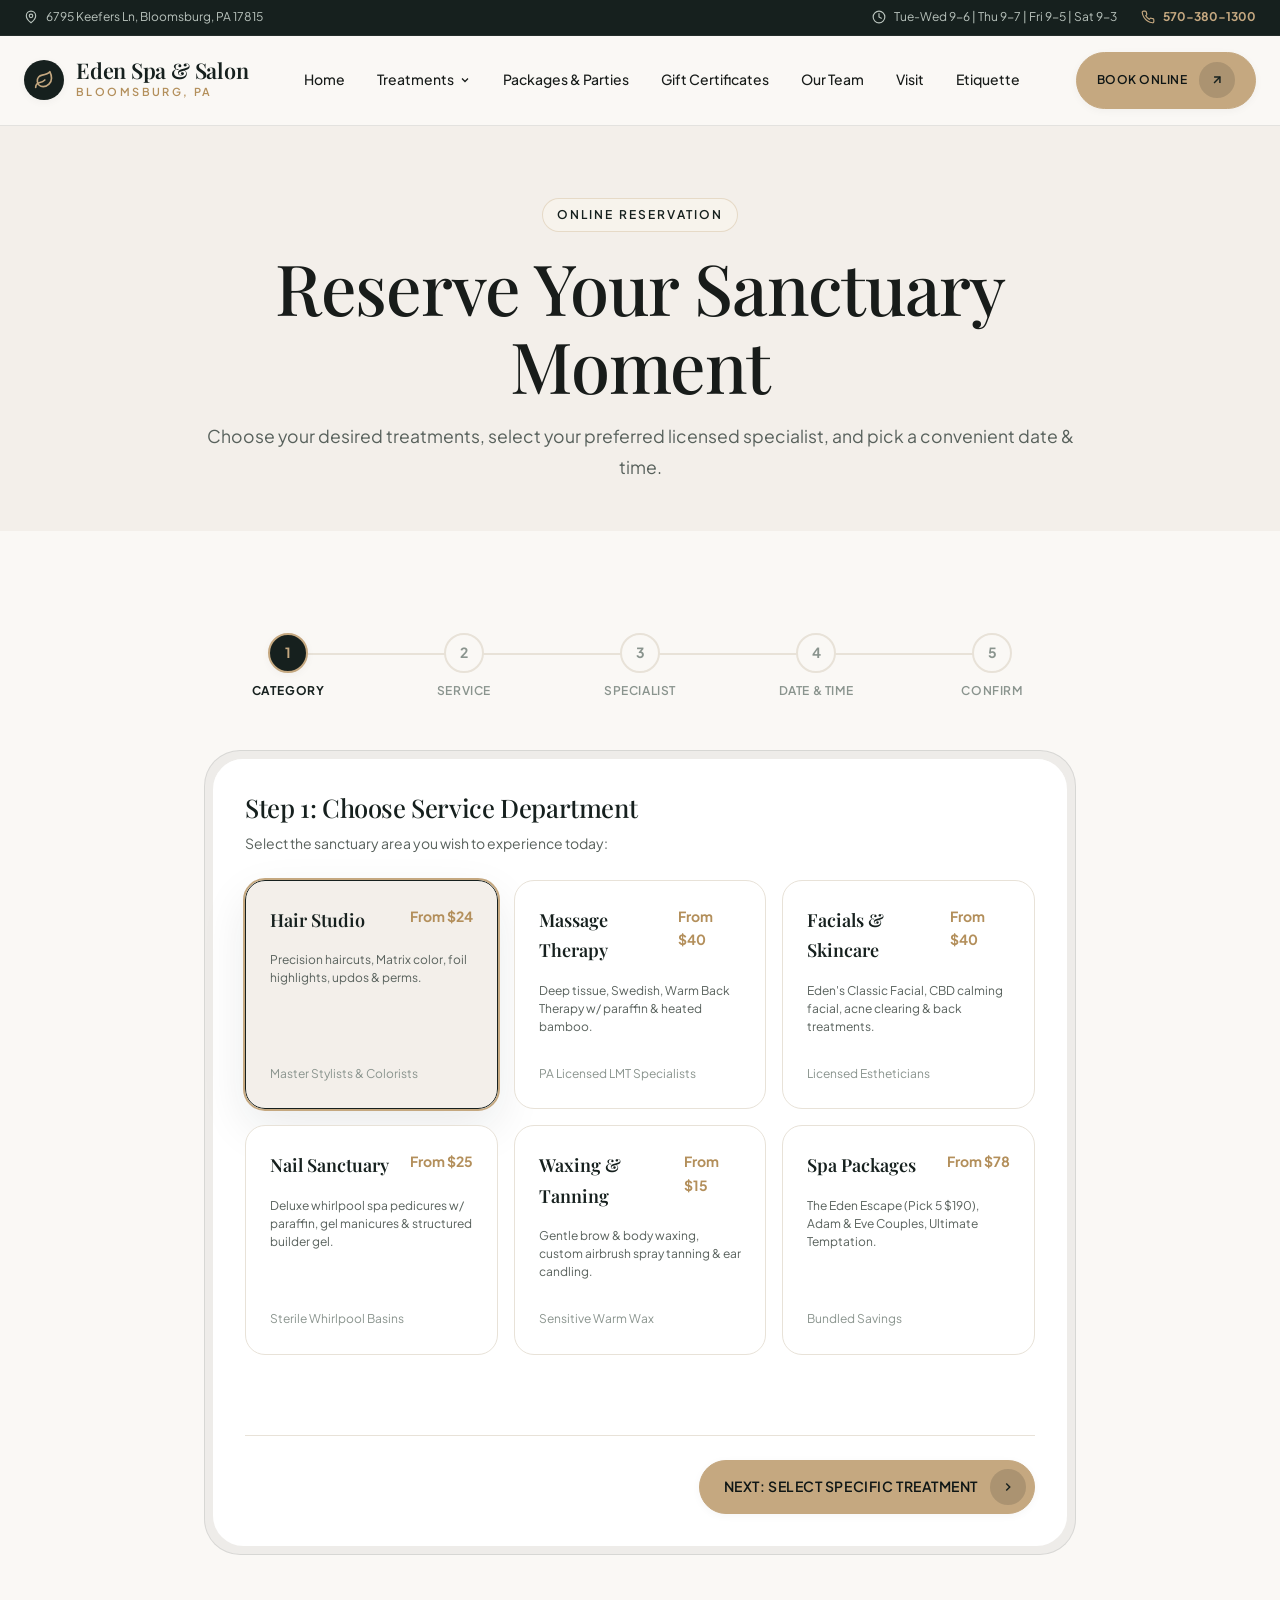
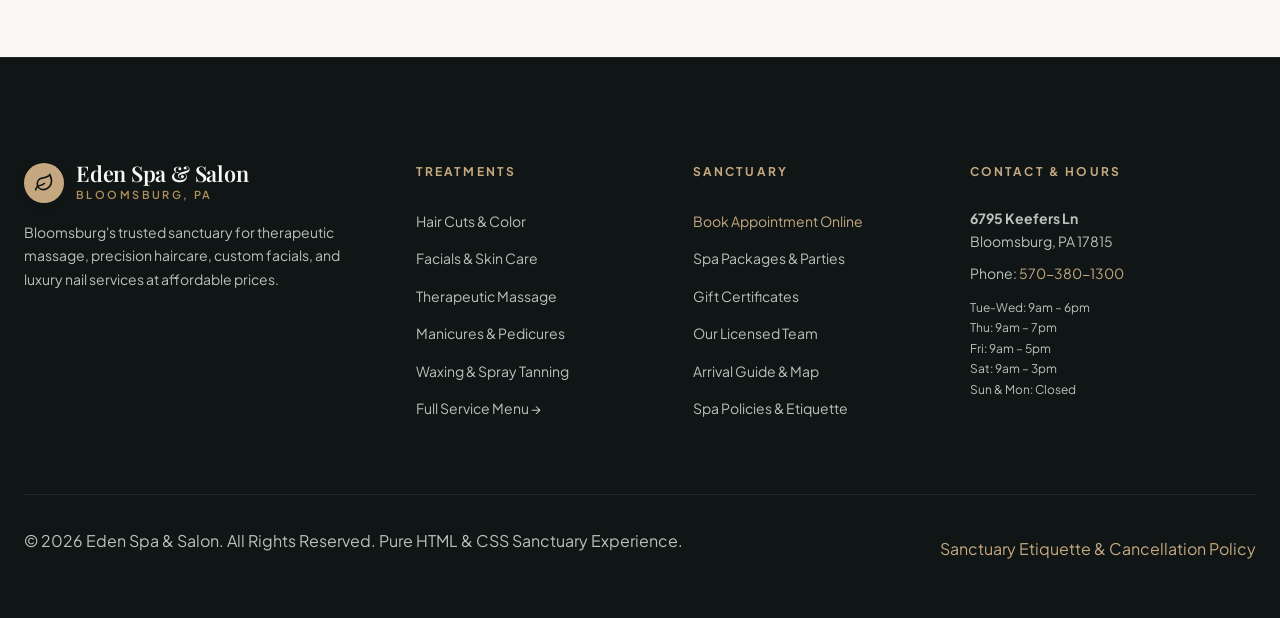
==== book.html @ 2f185091 "feat: separate Visit and Etiquette into dedicated luxury editorial pages inspired by reference desig" ====
<!DOCTYPE html>
<html lang="en">
<head>
  <meta charset="UTF-8">
  <meta name="viewport" content="width=device-width, initial-scale=1.0">
  <title>Book an Appointment | Eden Spa &amp; Salon — Bloomsburg, PA</title>
  <meta name="description" content="Reserve your hair styling, therapeutic massage, custom facial, or nail treatment online at Eden Spa & Salon in Bloomsburg, PA.">
  <link rel="stylesheet" href="styles.css">
  <link rel="preconnect" href="https://fonts.googleapis.com">
  <link rel="preconnect" href="https://fonts.gstatic.com" crossorigin>
  <link href="https://fonts.googleapis.com/css2?family=Playfair+Display:ital,wght@0,400..800;1,400..800&family=Plus+Jakarta+Sans:wght@300;400;500;600;700&display=swap" rel="stylesheet">
</head>
<body>

  <!-- Top Announcement Bar -->
  <aside class="top-bar" aria-label="Quick announcements and contact">
    <div class="container top-bar-inner">
      <div class="top-bar-item">
        <svg width="14" height="14" viewBox="0 0 24 24" fill="none" stroke="currentColor" stroke-width="2" stroke-linecap="round" stroke-linejoin="round"><path d="M20 10c0 6-8 12-8 12s-8-6-8-12a8 8 0 0 1 16 0Z"/><circle cx="12" cy="10" r="3"/></svg>
        <span>6795 Keefers Ln, Bloomsburg, PA 17815</span>
      </div>
      <div class="top-bar-links">
        <div class="top-bar-item">
          <svg width="14" height="14" viewBox="0 0 24 24" fill="none" stroke="currentColor" stroke-width="2" stroke-linecap="round" stroke-linejoin="round"><circle cx="12" cy="12" r="10"/><polyline points="12 6 12 12 16 14"/></svg>
          <span>Tue-Wed 9-6 | Thu 9-7 | Fri 9-5 | Sat 9-3</span>
        </div>
        <a href="tel:5703801300" class="top-bar-item" style="color: var(--color-gold);">
          <svg width="14" height="14" viewBox="0 0 24 24" fill="none" stroke="currentColor" stroke-width="2" stroke-linecap="round" stroke-linejoin="round"><path d="M22 16.92v3a2 2 0 0 1-2.18 2 19.79 19.79 0 0 1-8.63-3.07 19.5 19.5 0 0 1-6-6 19.79 19.79 0 0 1-3.07-8.67A2 2 0 0 1 4.11 2h3a2 2 0 0 1 2 1.72 12.84 12.84 0 0 0 .7 2.81 2 2 0 0 1-.45 2.11L8.09 9.91a16 16 0 0 0 6 6l1.27-1.27a2 2 0 0 1 2.11-.45 12.84 12.84 0 0 0 2.81.7A2 2 0 0 1 22 16.92z"/></svg>
          <strong>570-380-1300</strong>
        </a>
      </div>
    </div>
  </aside>

  <!-- Mobile Drawer Toggle (Pure CSS) -->
  <input type="checkbox" id="mobile-toggle" class="mobile-menu-toggle" aria-label="Toggle mobile menu">

  <!-- STICKY SITE HEADER WITH MEGA MENU -->
  <header class="site-header">
    <div class="container nav-container">
      <a href="index.html" class="brand-logo" aria-label="Eden Spa & Salon Home">
        <div class="brand-symbol">
          <svg width="20" height="20" viewBox="0 0 24 24" fill="none" stroke="currentColor" stroke-width="2" stroke-linecap="round" stroke-linejoin="round"><path d="M11 20A7 7 0 0 1 9.8 6.1C15.5 5 17 4.48 19 2c1 2 2 4.18 2 8 0 5.5-4.78 10-10 10Z"/><path d="M2 21c0-3 1.85-5.36 5.08-6C9.5 14.52 12 13 13 12"/></svg>
        </div>
        <div class="brand-text">
          <span class="brand-name">Eden Spa &amp; Salon</span>
          <span class="brand-sub">Bloomsburg, PA</span>
        </div>
      </a>

      <!-- Desktop Nav with Mega Menu -->
      <nav class="nav-links" aria-label="Primary Navigation">
        <div class="nav-item"><a href="index.html" class="nav-link">Home</a></div>
        <div class="nav-item nav-item-mega">
          <a href="treatments.html" class="nav-link">
            <span>Treatments</span>
            <svg width="12" height="12" viewBox="0 0 24 24" fill="none" stroke="currentColor" stroke-width="2.5"><path d="m6 9 6 6 6-6"/></svg>
          </a>
          <div class="dropdown-mega">
            <div class="container mega-container">
              <!-- Top Meta Header Bar -->
              <div class="mega-top-bar">
                <span class="mega-top-tag">50+ Verified Treatments, Zero Hidden Pricing &amp; Transparent Rates</span>
                <a href="treatments.html" class="mega-top-link">The Complete List &rarr;</a>
              </div>

              <!-- Section 1: By Treatment -->
              <div class="mega-section-label">By Treatment</div>
              <div class="mega-row-grid">
                <a href="hair.html" class="mega-col-item">
                  <span class="mega-col-title">Hair Studio &amp; Color</span>
                  <span class="mega-col-price">From $24</span>
                </a>
                <a href="skincare.html" class="mega-col-item">
                  <span class="mega-col-title">Facials &amp; Skin Care</span>
                  <span class="mega-col-price">From $40</span>
                </a>
                <a href="massage.html" class="mega-col-item">
                  <span class="mega-col-title">Therapeutic Massage</span>
                  <span class="mega-col-price">From $40</span>
                </a>
                <a href="nails.html" class="mega-col-item">
                  <span class="mega-col-title">Botanical Nail Care</span>
                  <span class="mega-col-price">From $25</span>
                </a>
                <a href="waxing-tanning.html" class="mega-col-item">
                  <span class="mega-col-title">Waxing &amp; Spray Tan</span>
                  <span class="mega-col-price">From $15</span>
                </a>
              </div>

              <!-- Section 2: By Occasion & Experience -->
              <div class="mega-section-label">By Who It Is For &amp; Signature Packages</div>
              <div class="mega-row-grid">
                <a href="packages-parties.html" class="mega-col-item">
                  <span class="mega-col-title">The Eden Escape (Pick 5)</span>
                  <span class="mega-col-price">From $190</span>
                </a>
                <a href="packages-parties.html" class="mega-col-item">
                  <span class="mega-col-title">Bridal &amp; Wedding Parties</span>
                  <span class="mega-col-price">Custom Party</span>
                </a>
                <a href="packages-parties.html" class="mega-col-item">
                  <span class="mega-col-title">Head-to-Toe Day of Beauty</span>
                  <span class="mega-col-price">From $290</span>
                </a>
                <a href="hair.html" class="mega-col-item">
                  <span class="mega-col-title">Gentlemen's Cuts &amp; Grooming</span>
                  <span class="mega-col-price">From $24</span>
                </a>
                <a href="gift-certificates.html" class="mega-col-item">
                  <span class="mega-col-title">Instant Gift Certificates</span>
                  <span class="mega-col-price">From $25</span>
                </a>
              </div>
            </div>
          </div>
        </div>

        <div class="nav-item"><a href="packages-parties.html" class="nav-link">Packages &amp; Parties</a></div>
        <div class="nav-item"><a href="gift-certificates.html" class="nav-link">Gift Certificates</a></div>
        <div class="nav-item"><a href="team.html" class="nav-link">Our Team</a></div>
        <div class="nav-item"><a href="visit.html" class="nav-link">Visit</a></div>
        <div class="nav-item"><a href="etiquette.html" class="nav-link">Etiquette</a></div>
      </nav>

      <!-- Header Action -->
      <div class="nav-actions">
        <a href="book.html" class="btn btn-primary btn-nested" style="padding: 0.6rem 1.25rem; font-size: var(--text-xs);">
          <span>Book Online</span>
          <span class="btn-icon-pod">
            <svg width="14" height="14" viewBox="0 0 24 24" fill="none" stroke="currentColor" stroke-width="2.5"><line x1="7" y1="17" x2="17" y2="7"/><polyline points="7 7 17 7 17 17"/></svg>
          </span>
        </a>
        
        <label for="mobile-toggle" class="mobile-menu-btn" aria-label="Open Mobile Menu">
          <span></span>
          <span></span>
          <span></span>
        </label>
      </div>
    </div>
  </header>

  <!-- Mobile Navigation Drawer -->
  <div class="mobile-nav-drawer">
    <nav class="mobile-nav-list" aria-label="Mobile Navigation">
      <div class="mobile-nav-item"><a href="index.html">Home</a></div>
      <div class="mobile-nav-item"><a href="book.html" style="color: var(--color-gold); font-weight: 700;">Book an Appointment</a></div>
      <div class="mobile-nav-item"><a href="treatments.html">Treatments Menu</a></div>
      <div class="mobile-nav-item"><a href="hair.html">&mdash; Hair Artistry &amp; Color</a></div>
      <div class="mobile-nav-item"><a href="skincare.html">&mdash; Skin Care &amp; Facials</a></div>
      <div class="mobile-nav-item"><a href="massage.html">&mdash; Therapeutic Massage</a></div>
      <div class="mobile-nav-item"><a href="nails.html">&mdash; Nail Care &amp; Pedicures</a></div>
      <div class="mobile-nav-item"><a href="waxing-tanning.html">&mdash; Waxing &amp; Spray Tanning</a></div>
      <div class="mobile-nav-item"><a href="packages-parties.html">Packages &amp; Parties</a></div>
      <div class="mobile-nav-item"><a href="gift-certificates.html">Gift Certificates</a></div>
      <div class="mobile-nav-item"><a href="team.html">Our Team</a></div>
      <div class="mobile-nav-item"><a href="visit.html">Visit &amp; Location</a></div>
      <div class="mobile-nav-item"><a href="etiquette.html">Sanctuary Etiquette</a></div>
    </nav>
    <div style="margin-top: var(--space-xl);">
      <a href="tel:5703801300" class="btn btn-primary" style="width: 100%;">
        Call 570-380-1300 to Book
      </a>
    </div>
  </div>

  <main id="main-content">

    <!-- PAGE HERO -->
    <section class="section section-subtle" style="padding-top: var(--space-3xl); padding-bottom: var(--space-2xl);">
      <div class="container container-narrow text-center">
        <div class="eyebrow">Online Reservation</div>
        <h1>Reserve Your Sanctuary Moment</h1>
        <p class="lead" style="margin-top: var(--space-md);">
          Choose your desired treatments, select your preferred licensed specialist, and pick a convenient date &amp; time.
        </p>
      </div>
    </section>

    <!-- PURE CSS 5-STEP BOOKING WIZARD -->
    <section class="section">
      <div class="container container-narrow">

        <div class="booking-wizard">
          
          <!-- Hidden Radio Inputs for Wizard Step Transitions -->
          <input type="radio" name="wizard-step" id="step1" class="wizard-step-input" checked>
          <input type="radio" name="wizard-step" id="step2" class="wizard-step-input">
          <input type="radio" name="wizard-step" id="step3" class="wizard-step-input">
          <input type="radio" name="wizard-step" id="step4" class="wizard-step-input">
          <input type="radio" name="wizard-step" id="step5" class="wizard-step-input">

          <!-- Step Progress Bar -->
          <div class="wizard-progress">
            <label for="step1" class="wizard-progress-step progress-step-1">
              <div class="wizard-step-num">1</div>
              <div class="wizard-step-title">Category</div>
            </label>
            <label for="step2" class="wizard-progress-step progress-step-2">
              <div class="wizard-step-num">2</div>
              <div class="wizard-step-title">Service</div>
            </label>
            <label for="step3" class="wizard-progress-step progress-step-3">
              <div class="wizard-step-num">3</div>
              <div class="wizard-step-title">Specialist</div>
            </label>
            <label for="step4" class="wizard-progress-step progress-step-4">
              <div class="wizard-step-num">4</div>
              <div class="wizard-step-title">Date &amp; Time</div>
            </label>
            <label for="step5" class="wizard-progress-step progress-step-5">
              <div class="wizard-step-num">5</div>
              <div class="wizard-step-title">Confirm</div>
            </label>
          </div>

          <!-- ================= STEP 1: CATEGORY SELECTION ================= -->
          <div class="wizard-panel wizard-panel-1">
            <div class="double-bezel">
              <div class="double-bezel-inner">
                <h3 style="margin-bottom: var(--space-xs); color: var(--color-forest);">Step 1: Choose Service Department</h3>
                <p style="font-size: var(--text-sm); color: var(--color-text-secondary); margin-bottom: var(--space-lg);">
                  Select the sanctuary area you wish to experience today:
                </p>

                <div class="wizard-grid-picker picker-3col">
                  
                  <label class="picker-card-label">
                    <input type="radio" name="booking-cat" value="hair" class="picker-card-input" checked>
                    <div class="picker-card-box">
                      <div class="picker-card-header">
                        <span class="picker-card-title">Hair Studio</span>
                        <span class="picker-card-price">From $24</span>
                      </div>
                      <p class="picker-card-desc">Precision haircuts, Matrix color, foil highlights, updos &amp; perms.</p>
                      <span class="picker-card-meta">Master Stylists &amp; Colorists</span>
                    </div>
                  </label>

                  <label class="picker-card-label">
                    <input type="radio" name="booking-cat" value="massage" class="picker-card-input">
                    <div class="picker-card-box">
                      <div class="picker-card-header">
                        <span class="picker-card-title">Massage Therapy</span>
                        <span class="picker-card-price">From $40</span>
                      </div>
                      <p class="picker-card-desc">Deep tissue, Swedish, Warm Back Therapy w/ paraffin &amp; heated bamboo.</p>
                      <span class="picker-card-meta">PA Licensed LMT Specialists</span>
                    </div>
                  </label>

                  <label class="picker-card-label">
                    <input type="radio" name="booking-cat" value="skincare" class="picker-card-input">
                    <div class="picker-card-box">
                      <div class="picker-card-header">
                        <span class="picker-card-title">Facials &amp; Skincare</span>
                        <span class="picker-card-price">From $40</span>
                      </div>
                      <p class="picker-card-desc">Eden's Classic Facial, CBD calming facial, acne clearing &amp; back treatments.</p>
                      <span class="picker-card-meta">Licensed Estheticians</span>
                    </div>
                  </label>

                  <label class="picker-card-label">
                    <input type="radio" name="booking-cat" value="nails" class="picker-card-input">
                    <div class="picker-card-box">
                      <div class="picker-card-header">
                        <span class="picker-card-title">Nail Sanctuary</span>
                        <span class="picker-card-price">From $25</span>
                      </div>
                      <p class="picker-card-desc">Deluxe whirlpool spa pedicures w/ paraffin, gel manicures &amp; structured builder gel.</p>
                      <span class="picker-card-meta">Sterile Whirlpool Basins</span>
                    </div>
                  </label>

                  <label class="picker-card-label">
                    <input type="radio" name="booking-cat" value="waxing" class="picker-card-input">
                    <div class="picker-card-box">
                      <div class="picker-card-header">
                        <span class="picker-card-title">Waxing &amp; Tanning</span>
                        <span class="picker-card-price">From $15</span>
                      </div>
                      <p class="picker-card-desc">Gentle brow &amp; body waxing, custom airbrush spray tanning &amp; ear candling.</p>
                      <span class="picker-card-meta">Sensitive Warm Wax</span>
                    </div>
                  </label>

                  <label class="picker-card-label">
                    <input type="radio" name="booking-cat" value="packages" class="picker-card-input">
                    <div class="picker-card-box">
                      <div class="picker-card-header">
                        <span class="picker-card-title">Spa Packages</span>
                        <span class="picker-card-price">From $78</span>
                      </div>
                      <p class="picker-card-desc">The Eden Escape (Pick 5 $190), Adam &amp; Eve Couples, Ultimate Temptation.</p>
                      <span class="picker-card-meta">Bundled Savings</span>
                    </div>
                  </label>

                </div>

                <div class="wizard-nav-actions" style="justify-content: flex-end;">
                  <label for="step2" class="btn btn-primary btn-nested">
                    <span>Next: Select Specific Treatment</span>
                    <span class="btn-icon-pod">
                      <svg width="14" height="14" viewBox="0 0 24 24" fill="none" stroke="currentColor" stroke-width="2.5"><path d="m9 18 6-6-6-6"/></svg>
                    </span>
                  </label>
                </div>
              </div>
            </div>
          </div>

          <!-- ================= STEP 2: SERVICE SELECTION ================= -->
          <div class="wizard-panel wizard-panel-2">
            <div class="double-bezel">
              <div class="double-bezel-inner">
                <h3 style="margin-bottom: var(--space-xs); color: var(--color-forest);">Step 2: Select Specific Treatment</h3>
                <p style="font-size: var(--text-sm); color: var(--color-text-secondary); margin-bottom: var(--space-lg);">
                  Choose the exact treatment and rate for your visit:
                </p>

                <div class="wizard-grid-picker picker-3col">
                  
                  <!-- Hair Services -->
                  <label class="picker-card-label">
                    <input type="radio" name="selected-service" value="Women's Cut & Style - $35+" class="picker-card-input" checked>
                    <div class="picker-card-box">
                      <div class="picker-card-header">
                        <span class="picker-card-title">Women's Cut &amp; Style</span>
                        <span class="picker-card-price">$35.00 &amp; up</span>
                      </div>
                      <p class="picker-card-desc">Includes wash, relaxing scalp massage, haircut, and blowout style.</p>
                      <span class="picker-card-meta">Hair Studio · 45 mins</span>
                    </div>
                  </label>

                  <label class="picker-card-label">
                    <input type="radio" name="selected-service" value="Gentleman's Cut - $24" class="picker-card-input">
                    <div class="picker-card-box">
                      <div class="picker-card-header">
                        <span class="picker-card-title">Gentleman's Cut</span>
                        <span class="picker-card-price">$24.00</span>
                      </div>
                      <p class="picker-card-desc">Precision clipper/scissor cut, neck trim, wash &amp; style.</p>
                      <span class="picker-card-meta">Hair Studio · 30 mins</span>
                    </div>
                  </label>

                  <label class="picker-card-label">
                    <input type="radio" name="selected-service" value="Matrix Root Touch-up - $62+" class="picker-card-input">
                    <div class="picker-card-box">
                      <div class="picker-card-header">
                        <span class="picker-card-title">Matrix Root Touch-Up</span>
                        <span class="picker-card-price">$62.00 &amp; up</span>
                      </div>
                      <p class="picker-card-desc">Seamless gray concealment or base maintenance with Matrix salon color.</p>
                      <span class="picker-card-meta">Color Service · 90 mins</span>
                    </div>
                  </label>

                  <label class="picker-card-label">
                    <input type="radio" name="selected-service" value="Half Head Foils - $95+" class="picker-card-input">
                    <div class="picker-card-box">
                      <div class="picker-card-header">
                        <span class="picker-card-title">Half Head Foils</span>
                        <span class="picker-card-price">$95.00 &amp; up</span>
                      </div>
                      <p class="picker-card-desc">Dimensional crown and hairline highlights for natural brightness.</p>
                      <span class="picker-card-meta">Blonding · 120 mins</span>
                    </div>
                  </label>

                  <!-- Massage Services -->
                  <label class="picker-card-label">
                    <input type="radio" name="selected-service" value="60m Therapeutic Massage - $75" class="picker-card-input">
                    <div class="picker-card-box">
                      <div class="picker-card-header">
                        <span class="picker-card-title">Therapeutic Massage (60m)</span>
                        <span class="picker-card-price">$75.00</span>
                      </div>
                      <p class="picker-card-desc">Customized full-body massage blending Swedish and targeted pressure.</p>
                      <span class="picker-card-meta">Massage · 60 mins</span>
                    </div>
                  </label>

                  <label class="picker-card-label">
                    <input type="radio" name="selected-service" value="60m Deep Tissue Massage - $80" class="picker-card-input">
                    <div class="picker-card-box">
                      <div class="picker-card-header">
                        <span class="picker-card-title">Deep Tissue Massage (60m)</span>
                        <span class="picker-card-price">$80.00</span>
                      </div>
                      <p class="picker-card-desc">Firm myofascial pressure targeting chronic muscle knots and lower back strain.</p>
                      <span class="picker-card-meta">Massage · 60 mins</span>
                    </div>
                  </label>

                  <label class="picker-card-label">
                    <input type="radio" name="selected-service" value="Warm Back Therapy - $60" class="picker-card-input">
                    <div class="picker-card-box">
                      <div class="picker-card-header">
                        <span class="picker-card-title">Warm Back Therapy</span>
                        <span class="picker-card-price">$60.00</span>
                      </div>
                      <p class="picker-card-desc">Back cleanse, silken polish, therapeutic massage &amp; triple paraffin.</p>
                      <span class="picker-card-meta">Eden Favorite · 45 mins</span>
                    </div>
                  </label>

                  <!-- Skincare Services -->
                  <label class="picker-card-label">
                    <input type="radio" name="selected-service" value="Eden's Classic Facial - $75" class="picker-card-input">
                    <div class="picker-card-box">
                      <div class="picker-card-header">
                        <span class="picker-card-title">Eden's Classic Facial</span>
                        <span class="picker-card-price">$75.00</span>
                      </div>
                      <p class="picker-card-desc">Double cleanse, steam, enzyme exfoliation, extractions, and masque.</p>
                      <span class="picker-card-meta">Esthetics · 60 mins</span>
                    </div>
                  </label>

                  <label class="picker-card-label">
                    <input type="radio" name="selected-service" value="CBD Cleansing Facial - $80" class="picker-card-input">
                    <div class="picker-card-box">
                      <div class="picker-card-header">
                        <span class="picker-card-title">CBD Cleansing Facial</span>
                        <span class="picker-card-price">$80.00</span>
                      </div>
                      <p class="picker-card-desc">Calms facial redness and inflammation with broad-spectrum CBD extract serums.</p>
                      <span class="picker-card-meta">Esthetics · 60 mins</span>
                    </div>
                  </label>

                  <!-- Nail Services -->
                  <label class="picker-card-label">
                    <input type="radio" name="selected-service" value="Deluxe Spa Pedicure w/ Paraffin - $50" class="picker-card-input">
                    <div class="picker-card-box">
                      <div class="picker-card-header">
                        <span class="picker-card-title">Deluxe Spa Pedicure (Paraffin)</span>
                        <span class="picker-card-price">$50.00</span>
                      </div>
                      <p class="picker-card-desc">Whirlpool foot bath, callus smoothing, sea salt scrub, massage, and warm paraffin dip.</p>
                      <span class="picker-card-meta">Nails · 60 mins</span>
                    </div>
                  </label>

                  <label class="picker-card-label">
                    <input type="radio" name="selected-service" value="Shellac Gel Manicure - $40" class="picker-card-input">
                    <div class="picker-card-box">
                      <div class="picker-card-header">
                        <span class="picker-card-title">Shellac / Gel Manicure</span>
                        <span class="picker-card-price">$40.00</span>
                      </div>
                      <p class="picker-card-desc">Complete manicure care paired with chip-resistant, zero-dry-time LED gel polish.</p>
                      <span class="picker-card-meta">Nails · 45 mins</span>
                    </div>
                  </label>

                  <!-- Packages -->
                  <label class="picker-card-label">
                    <input type="radio" name="selected-service" value="The Eden Escape (Pick 5) - $190" class="picker-card-input">
                    <div class="picker-card-box">
                      <div class="picker-card-header">
                        <span class="picker-card-title">The Eden Escape (Pick 5)</span>
                        <span class="picker-card-price">$190.00</span>
                      </div>
                      <p class="picker-card-desc">Custom bundle! Choose any 5 services from our verified sanctuary menu.</p>
                      <span class="picker-card-meta">Day Package · 3 hours</span>
                    </div>
                  </label>

                </div>

                <div class="wizard-nav-actions">
                  <label for="step1" class="btn btn-outline">
                    &larr; Back to Categories
                  </label>
                  <label for="step3" class="btn btn-primary btn-nested">
                    <span>Next: Select Specialist</span>
                    <span class="btn-icon-pod">
                      <svg width="14" height="14" viewBox="0 0 24 24" fill="none" stroke="currentColor" stroke-width="2.5"><path d="m9 18 6-6-6-6"/></svg>
                    </span>
                  </label>
                </div>
              </div>
            </div>
          </div>

          <!-- ================= STEP 3: SPECIALIST SELECTION ================= -->
          <div class="wizard-panel wizard-panel-3">
            <div class="double-bezel">
              <div class="double-bezel-inner">
                <h3 style="margin-bottom: var(--space-xs); color: var(--color-forest);">Step 3: Choose Your Practitioner</h3>
                <p style="font-size: var(--text-sm); color: var(--color-text-secondary); margin-bottom: var(--space-lg);">
                  Select your preferred Pennsylvania-licensed specialist or select "Any Available" for the earliest time:
                </p>

                <div class="wizard-grid-picker picker-3col">
                  
                  <label class="picker-card-label">
                    <input type="radio" name="selected-specialist" value="Any Available Specialist" class="picker-card-input" checked>
                    <div class="picker-card-box specialist-box">
                      <div style="width: 70px; height: 70px; border-radius: 9999px; background: var(--color-forest); color: var(--color-gold); display: flex; align-items: center; justify-content: center; margin: 0 auto var(--space-sm) auto; font-weight: 700;">ANY</div>
                      <div class="picker-card-title">Any Specialist</div>
                      <div style="font-size: var(--text-xs); color: var(--color-gold-hover); font-weight: 600;">Fastest Availability</div>
                      <p class="picker-card-desc">Matches you with the first available qualified specialist for your date.</p>
                    </div>
                  </label>

                  <label class="picker-card-label">
                    <input type="radio" name="selected-specialist" value="Paula Young (Owner & Master Stylist)" class="picker-card-input">
                    <div class="picker-card-box specialist-box">
                      <img src="https://images.unsplash.com/photo-1595152772835-219674b2a8a6?auto=format&fit=crop&w=300&q=80" alt="Paula Young" class="specialist-thumb">
                      <div class="picker-card-title">Paula Young</div>
                      <div style="font-size: var(--text-xs); color: var(--color-forest); font-weight: 600;">Owner &amp; Master Stylist</div>
                      <p class="picker-card-desc">18+ yrs experience. Precision cuts, perms &amp; Matrix color.</p>
                    </div>
                  </label>

                  <label class="picker-card-label">
                    <input type="radio" name="selected-specialist" value="Bridgette Kressler (Licensed Massage Therapist)" class="picker-card-input">
                    <div class="picker-card-box specialist-box">
                      <img src="https://images.unsplash.com/photo-1580489944761-15a19d654956?auto=format&fit=crop&w=300&q=80" alt="Bridgette Kressler" class="specialist-thumb">
                      <div class="picker-card-title">Bridgette Kressler</div>
                      <div style="font-size: var(--text-xs); color: var(--color-forest); font-weight: 600;">Licensed Massage Therapist</div>
                      <p class="picker-card-desc">Deep tissue, Warm Back Therapy, heated bamboo &amp; salt stones.</p>
                    </div>
                  </label>

                  <label class="picker-card-label">
                    <input type="radio" name="selected-specialist" value="Kimberly Molter (Matrix Color Specialist)" class="picker-card-input">
                    <div class="picker-card-box specialist-box">
                      <img src="https://images.unsplash.com/photo-1573496359142-b8d87734a5a2?auto=format&fit=crop&w=300&q=80" alt="Kimberly Molter" class="specialist-thumb">
                      <div class="picker-card-title">Kimberly Molter</div>
                      <div style="font-size: var(--text-xs); color: var(--color-forest); font-weight: 600;">Licensed Cosmetologist</div>
                      <p class="picker-card-desc">Matrix color artistry, dimensional foils &amp; precision styling.</p>
                    </div>
                  </label>

                  <label class="picker-card-label">
                    <input type="radio" name="selected-specialist" value="Alexxis Yost (Keratin & Formal Styling)" class="picker-card-input">
                    <div class="picker-card-box specialist-box">
                      <img src="https://images.unsplash.com/photo-1544005313-94ddf0286df2?auto=format&fit=crop&w=300&q=80" alt="Alexxis Yost" class="specialist-thumb">
                      <div class="picker-card-title">Alexxis Yost</div>
                      <div style="font-size: var(--text-xs); color: var(--color-forest); font-weight: 600;">Licensed Cosmetologist</div>
                      <p class="picker-card-desc">Keratin smoothing treatments, balayage &amp; bridal up-dos.</p>
                    </div>
                  </label>

                  <label class="picker-card-label">
                    <input type="radio" name="selected-specialist" value="Katlyn Chase (Nail Artist & Esthetician)" class="picker-card-input">
                    <div class="picker-card-box specialist-box">
                      <img src="https://images.unsplash.com/photo-1567532939604-b6b5b0db2604?auto=format&fit=crop&w=300&q=80" alt="Katlyn Chase" class="specialist-thumb">
                      <div class="picker-card-title">Katlyn Chase</div>
                      <div style="font-size: var(--text-xs); color: var(--color-forest); font-weight: 600;">Licensed Cosmetologist &amp; Nail Tech</div>
                      <p class="picker-card-desc">Structured gel manicures, soft gel tips &amp; whirlpool pedicures.</p>
                    </div>
                  </label>

                </div>

                <div class="wizard-nav-actions">
                  <label for="step2" class="btn btn-outline">
                    &larr; Back to Services
                  </label>
                  <label for="step4" class="btn btn-primary btn-nested">
                    <span>Next: Select Date &amp; Time</span>
                    <span class="btn-icon-pod">
                      <svg width="14" height="14" viewBox="0 0 24 24" fill="none" stroke="currentColor" stroke-width="2.5"><path d="m9 18 6-6-6-6"/></svg>
                    </span>
                  </label>
                </div>
              </div>
            </div>
          </div>

          <!-- ================= STEP 4: DATE & TIME ================= -->
          <div class="wizard-panel wizard-panel-4">
            <div class="double-bezel">
              <div class="double-bezel-inner">
                <h3 style="margin-bottom: var(--space-xs); color: var(--color-forest);">Step 4: Pick Preferred Date &amp; Time Slot</h3>
                <p style="font-size: var(--text-sm); color: var(--color-text-secondary); margin-bottom: var(--space-lg);">
                  Our salon operates Tuesday through Saturday (Closed Sun &amp; Mon):
                </p>

                <div style="margin-bottom: var(--space-lg);">
                  <label for="booking-date" style="display: block; font-size: var(--text-sm); font-weight: 600; color: var(--color-forest); margin-bottom: var(--space-xs);">Select Date:</label>
                  <input type="date" id="booking-date" class="form-input" style="max-width: 320px; background-color: var(--color-cream-card);" required>
                </div>

                <div>
                  <span style="display: block; font-size: var(--text-sm); font-weight: 600; color: var(--color-forest); margin-bottom: var(--space-xs);">Available Arrival Windows:</span>
                  <div class="slot-grid">
                    <label class="slot-label"><input type="radio" name="booking-time" value="09:00 AM" class="slot-input" checked><div class="slot-box">09:00 AM</div></label>
                    <label class="slot-label"><input type="radio" name="booking-time" value="10:30 AM" class="slot-input"><div class="slot-box">10:30 AM</div></label>
                    <label class="slot-label"><input type="radio" name="booking-time" value="12:00 PM" class="slot-input"><div class="slot-box">12:00 PM</div></label>
                    <label class="slot-label"><input type="radio" name="booking-time" value="01:30 PM" class="slot-input"><div class="slot-box">01:30 PM</div></label>
                    <label class="slot-label"><input type="radio" name="booking-time" value="03:00 PM" class="slot-input"><div class="slot-box">03:00 PM</div></label>
                    <label class="slot-label"><input type="radio" name="booking-time" value="04:30 PM" class="slot-input"><div class="slot-box">04:30 PM</div></label>
                    <label class="slot-label"><input type="radio" name="booking-time" value="06:00 PM (Thu)" class="slot-input"><div class="slot-box">06:00 PM</div></label>
                  </div>
                </div>

                <div style="margin-top: var(--space-lg); background-color: var(--color-cream-subtle); padding: var(--space-md); border-radius: var(--radius-md); font-size: var(--text-xs); color: var(--color-text-secondary);">
                  <strong>Operating Hours Note:</strong> Tue-Wed 9am-6pm &bull; Thu 9am-7pm &bull; Fri 9am-5pm &bull; Sat 9am-3pm. Same-day appointments may also be reserved by calling <strong>570-380-1300</strong>.
                </div>

                <div class="wizard-nav-actions">
                  <label for="step3" class="btn btn-outline">
                    &larr; Back to Specialists
                  </label>
                  <label for="step5" class="btn btn-primary btn-nested">
                    <span>Next: Review &amp; Client Details</span>
                    <span class="btn-icon-pod">
                      <svg width="14" height="14" viewBox="0 0 24 24" fill="none" stroke="currentColor" stroke-width="2.5"><path d="m9 18 6-6-6-6"/></svg>
                    </span>
                  </label>
                </div>
              </div>
            </div>
          </div>

          <!-- ================= STEP 5: CONTACT & CONFIRMATION ================= -->
          <div class="wizard-panel wizard-panel-5">
            <div class="double-bezel">
              <div class="double-bezel-inner">
                <h3 style="margin-bottom: var(--space-xs); color: var(--color-forest);">Step 5: Client Details &amp; Confirmation</h3>
                <p style="font-size: var(--text-sm); color: var(--color-text-secondary); margin-bottom: var(--space-lg);">
                  Please enter your contact details so our front desk coordinator can confirm your reservation:
                </p>

                <form onsubmit="event.preventDefault(); document.getElementById('booking-confirmed-card').style.display='block'; document.getElementById('booking-form-fields').style.display='none';">
                  
                  <div id="booking-form-fields">
                    <div style="display: grid; grid-template-columns: 1fr 1fr; gap: var(--space-md); margin-bottom: var(--space-md);">
                      <div class="form-group">
                        <label for="client-name" class="form-label">Full Name *</label>
                        <input type="text" id="client-name" class="form-input" placeholder="e.g. Sarah Miller" required>
                      </div>
                      <div class="form-group">
                        <label for="client-phone" class="form-label">Phone Number *</label>
                        <input type="tel" id="client-phone" class="form-input" placeholder="(570) 555-0123" required>
                      </div>
                    </div>

                    <div class="form-group" style="margin-bottom: var(--space-md);">
                      <label for="client-email" class="form-label">Email Address *</label>
                      <input type="email" id="client-email" class="form-input" placeholder="sarah@example.com" required>
                    </div>

                    <div class="form-group" style="margin-bottom: var(--space-lg);">
                      <label for="client-notes" class="form-label">Special Requests, Allergies or Hair/Skin Notes (Optional)</label>
                      <textarea id="client-notes" class="form-textarea" rows="3" placeholder="Tell us if you have any sensitivities or specific goals..."></textarea>
                    </div>

                    <!-- Policy Box -->
                    <div style="background-color: var(--color-cream-subtle); border-left: 3px solid var(--color-gold); padding: var(--space-md); border-radius: 0 var(--radius-sm) var(--radius-sm) 0; margin-bottom: var(--space-xl); font-size: var(--text-xs); color: var(--color-text-secondary);">
                      <strong>Sanctuary Policy Reminder:</strong> Please provide at least <strong>24 hours' notice</strong> for cancellations or rescheduling. We look forward to welcoming you to 6795 Keefers Ln!
                    </div>

                    <div class="wizard-nav-actions">
                      <label for="step4" class="btn btn-outline">
                        &larr; Back to Date &amp; Time
                      </label>
                      <button type="submit" class="btn btn-primary btn-nested" style="font-size: var(--text-sm); padding: 0.9rem 1.75rem;">
                        <span>Confirm Sanctuary Reservation</span>
                        <span class="btn-icon-pod">
                          <svg width="14" height="14" viewBox="0 0 24 24" fill="none" stroke="currentColor" stroke-width="2.5"><path d="M22 16.92v3a2 2 0 0 1-2.18 2 19.79 19.79 0 0 1-8.63-3.07 19.5 19.5 0 0 1-6-6 19.79 19.79 0 0 1-3.07-8.67A2 2 0 0 1 4.11 2h3a2 2 0 0 1 2 1.72 12.84 12.84 0 0 0 .7 2.81 2 2 0 0 1-.45 2.11L8.09 9.91a16 16 0 0 0 6 6l1.27-1.27a2 2 0 0 1 2.11-.45 12.84 12.84 0 0 0 2.81.7A2 2 0 0 1 22 16.92z"/></svg>
                        </span>
                      </button>
                    </div>
                  </div>

                  <!-- Pure CSS Confirmation Display Box -->
                  <div id="booking-confirmed-card" style="display: none; text-align: center; padding: var(--space-xl) var(--space-md); animation: fadeIn 300ms ease-out;">
                    <div style="width: 4rem; height: 4rem; border-radius: 9999px; background: var(--color-forest); color: var(--color-gold); display: flex; align-items: center; justify-content: center; margin: 0 auto var(--space-md) auto;">
                      <svg width="28" height="28" viewBox="0 0 24 24" fill="none" stroke="currentColor" stroke-width="2.5"><polyline points="20 6 9 17 4 12"/></svg>
                    </div>
                    <h3 style="color: var(--color-forest); margin-bottom: var(--space-xs);">Reservation Request Received!</h3>
                    <p class="lead" style="margin-bottom: var(--space-lg); font-size: var(--text-base);">
                      Thank you! Our front desk coordinator is reviewing your preferred appointment time and will send a confirmation SMS/call to your number shortly.
                    </p>
                    
                    <div style="background-color: var(--color-cream-subtle); padding: var(--space-lg); border-radius: var(--radius-md); max-width: 480px; margin: 0 auto var(--space-xl) auto; text-align: left; font-size: var(--text-sm);">
                      <div style="margin-bottom: 0.5rem;"><strong>Location:</strong> 6795 Keefers Ln, Bloomsburg, PA 17815</div>
                      <div style="margin-bottom: 0.5rem;"><strong>Direct Contact:</strong> (570) 380-1300</div>
                      <div><strong>Reminder:</strong> Free dedicated on-site parking available directly in front of the salon.</div>
                    </div>

                    <div style="display: flex; justify-content: center; gap: var(--space-md); flex-wrap: wrap;">
                      <a href="index.html" class="btn btn-outline">Return to Home</a>
                      <a href="tel:5703801300" class="btn btn-primary">Call Front Desk Now</a>
                    </div>
                  </div>

                </form>

              </div>
            </div>
          </div>

        </div>

      </div>
    </section>

  </main>

  <!-- MASTER FOOTER -->
  <footer class="site-footer">
    <div class="container">
      <div class="footer-grid">
        
        <div class="footer-brand">
          <div class="brand-logo" style="margin-bottom: var(--space-md);">
            <div class="brand-symbol" style="background-color: var(--color-gold); color: var(--color-forest-dark);">
              <svg width="20" height="20" viewBox="0 0 24 24" fill="none" stroke="currentColor" stroke-width="2"><path d="M11 20A7 7 0 0 1 9.8 6.1C15.5 5 17 4.48 19 2c1 2 2 4.18 2 8 0 5.5-4.78 10-10 10Z"/><path d="M2 21c0-3 1.85-5.36 5.08-6C9.5 14.52 12 13 13 12"/></svg>
            </div>
            <div class="brand-text">
              <span class="brand-name" style="color: var(--color-cream);">Eden Spa &amp; Salon</span>
              <span class="brand-sub">Bloomsburg, PA</span>
            </div>
          </div>
          <p>
            Bloomsburg's trusted sanctuary for therapeutic massage, precision haircare, custom facials, and luxury nail services at affordable prices.
          </p>
        </div>

        <div>
          <div class="footer-heading">Treatments</div>
          <ul class="footer-links">
            <li><a href="hair.html" class="footer-link">Hair Cuts &amp; Color</a></li>
            <li><a href="skincare.html" class="footer-link">Facials &amp; Skin Care</a></li>
            <li><a href="massage.html" class="footer-link">Therapeutic Massage</a></li>
            <li><a href="nails.html" class="footer-link">Manicures &amp; Pedicures</a></li>
            <li><a href="waxing-tanning.html" class="footer-link">Waxing &amp; Spray Tanning</a></li>
            <li><a href="treatments.html" class="footer-link">Full Service Menu &rarr;</a></li>
          </ul>
        </div>

        <div>
          <div class="footer-heading">Sanctuary</div>
          <ul class="footer-links">
            <li><a href="book.html" class="footer-link" style="color: var(--color-gold);">Book Appointment Online</a></li>
            <li><a href="packages-parties.html" class="footer-link">Spa Packages &amp; Parties</a></li>
            <li><a href="gift-certificates.html" class="footer-link">Gift Certificates</a></li>
            <li><a href="team.html" class="footer-link">Our Licensed Team</a></li>
            <li><a href="visit.html" class="footer-link">Arrival Guide &amp; Map</a></li>
            <li><a href="etiquette.html" class="footer-link">Spa Policies &amp; Etiquette</a></li>
          </ul>
        </div>

        <div>
          <div class="footer-heading">Contact &amp; Hours</div>
          <p style="font-size: var(--text-sm); margin-bottom: 0.5rem;">
            <strong>6795 Keefers Ln</strong><br>
            Bloomsburg, PA 17815
          </p>
          <p style="font-size: var(--text-sm); margin-bottom: 0.75rem;">
            Phone: <a href="tel:5703801300" style="color: var(--color-gold);">570-380-1300</a>
          </p>
          <p style="font-size: var(--text-xs); color: var(--color-text-inverse-muted); margin-bottom: 0;">
            Tue-Wed: 9am &ndash; 6pm<br>
            Thu: 9am &ndash; 7pm<br>
            Fri: 9am &ndash; 5pm<br>
            Sat: 9am &ndash; 3pm<br>
            Sun &amp; Mon: Closed
          </p>
        </div>

      </div>

      <div class="footer-bottom">
        <p>&copy; 2026 Eden Spa &amp; Salon. All Rights Reserved. Pure HTML &amp; CSS Sanctuary Experience.</p>
        <p><a href="etiquette.html" style="color: var(--color-gold);">Sanctuary Etiquette &amp; Cancellation Policy</a></p>
      </div>
    </div>
  </footer>

  <!-- STICKY MOBILE BOOKING BAR (<768px) -->
  <div class="mobile-sticky-bar" aria-label="Quick mobile booking action">
    <div class="mobile-bar-info">
      <span class="mobile-bar-title">Eden Spa &amp; Salon</span>
      <span class="mobile-bar-sub">Appointments: 570-380-1300</span>
    </div>
    <a href="book.html" class="btn btn-primary" style="padding: 0.6rem 1.25rem; font-size: var(--text-xs);">
      Book Online
    </a>
  </div>

</body>
</html>
---- styles.css ----
/* ==========================================================================
   EDEN SPA & SALON — MASTER LUXURY DESIGN SYSTEM
   Strictly Pure CSS (Zero JavaScript Required)
   Engineered with Taste-Skill, Emil Kowalski Motion & Impeccable Craft Floor
   ========================================================================== */

/* --------------------------------------------------------------------------
   1. CSS CUSTOM PROPERTIES (DESIGN SYSTEM TOKENS)
   Easily swap any value below to modify the global visual identity.
   -------------------------------------------------------------------------- */
:root {
  /* --- Brand Color Palette --- */
  --color-forest: #16201E;            /* Deep Obsidian Forest */
  --color-forest-dark: #0F1615;       /* Ultra-Deep Forest Background */
  --color-forest-light: #22302C;      /* Elevated Card Forest */
  --color-forest-subtle: rgba(22, 32, 30, 0.05); /* Machined outer bezel */
  --color-forest-border: rgba(22, 32, 30, 0.10); /* Hairline borders */

  --color-cream: #FAF8F5;             /* Warm Alabaster Canvas */
  --color-cream-card: #FFFFFF;        /* Pure Clean Card Surface */
  --color-cream-subtle: #F3EFEA;      /* Soft Warm Neutral */
  --color-cream-border: #E8E2D8;      /* Warm Divider Hairline */

  --color-gold: #C5A880;              /* Champagne Gold Accent */
  --color-gold-hover: #B38F5B;        /* Deep Burnished Gold */
  --color-gold-light: #F7F3EC;        /* Soft Gold Tint Background */
  --color-gold-border: rgba(197, 168, 128, 0.35); /* Delicate Gold Hairline */

  --color-sage: #7E9085;              /* Calming Botanical Eucalyptus */
  --color-sage-subtle: #E8EDE9;       /* Soft Sage Tint */
  --color-sage-dark: #58685E;         /* Deep Sage for readable text */

  /* --- Text Colors --- */
  --color-text-primary: #181C1A;      /* Charcoal Velvet for headings */
  --color-text-secondary: #58615C;    /* Muted Slate for body */
  --color-text-muted: #8A948E;        /* Subtle for captions/metadata */
  --color-text-inverse: #FAF8F5;      /* Crisp Alabaster on dark backgrounds */
  --color-text-inverse-muted: #B8C2BC;/* Muted Alabaster on dark backgrounds */

  /* --- Typography Pairing --- */
  --font-serif: 'Playfair Display', 'Cormorant Garamond', Georgia, 'Times New Roman', serif;
  --font-sans: 'Plus Jakarta Sans', system-ui, -apple-system, BlinkMacSystemFont, 'Segoe UI', Roboto, sans-serif;

  /* Typographic Scale */
  --text-xs: 0.75rem;     /* 12px */
  --text-sm: 0.875rem;    /* 14px */
  --text-base: 1rem;      /* 16px */
  --text-lg: 1.125rem;    /* 18px */
  --text-xl: 1.25rem;     /* 20px */
  --text-2xl: 1.5rem;     /* 24px */
  --text-3xl: 1.875rem;   /* 30px */
  --text-4xl: 2.25rem;    /* 36px */
  --text-5xl: 3rem;       /* 48px */
  --text-6xl: 3.75rem;    /* 60px */
  --text-hero: clamp(2.5rem, 5.5vw, 4.5rem);

  /* --- Spacing Scale --- */
  --space-2xs: 0.25rem;   /* 4px */
  --space-xs: 0.5rem;     /* 8px */
  --space-sm: 0.75rem;    /* 12px */
  --space-md: 1rem;       /* 16px */
  --space-lg: 1.5rem;     /* 24px */
  --space-xl: 2rem;       /* 32px */
  --space-2xl: 3rem;      /* 48px */
  --space-3xl: 4.5rem;    /* 72px */
  --space-4xl: 6.5rem;    /* 104px */
  --space-section: clamp(4rem, 8vw, 7.5rem);

  /* --- Border Radius Scale --- */
  --radius-xs: 0.375rem;
  --radius-sm: 0.5rem;
  --radius-md: 0.875rem;
  --radius-lg: 1.25rem;
  --radius-xl: 1.75rem;
  --radius-2xl: 2.25rem;
  --radius-full: 9999px;

  /* --- Shadows & Haptic Depth --- */
  --shadow-sm: 0 2px 8px rgba(22, 32, 30, 0.04);
  --shadow-md: 0 8px 24px rgba(22, 32, 30, 0.06);
  --shadow-lg: 0 18px 48px rgba(22, 32, 30, 0.09);
  --shadow-xl: 0 24px 64px rgba(22, 32, 30, 0.12);
  --shadow-gold-glow: 0 10px 32px rgba(197, 168, 128, 0.28);
  --shadow-inset-highlight: inset 0 1px 1px rgba(255, 255, 255, 0.85);
  --shadow-inset-dark: inset 0 1px 1px rgba(255, 255, 255, 0.12);

  /* --- Motion Physics (Emil Kowalski Spec) --- */
  --ease-out: cubic-bezier(0.23, 1, 0.32, 1);
  --ease-in-out: cubic-bezier(0.77, 0, 0.175, 1);
  --ease-drawer: cubic-bezier(0.32, 0.72, 0, 1);
  --duration-fast: 160ms;
  --duration-normal: 260ms;
  --duration-slow: 450ms;
  --transition-smooth: all var(--duration-normal) var(--ease-out);

  /* Layout Max Widths */
  --container-max: 1280px;
  --container-narrow: 920px;
  --container-reading: 720px;
}

/* --------------------------------------------------------------------------
   2. RESET & BASE FOUNDATIONS
   -------------------------------------------------------------------------- */
*, *::before, *::after {
  box-sizing: border-box;
  margin: 0;
  padding: 0;
}

html {
  font-size: 16px;
  scroll-behavior: smooth;
  -webkit-font-smoothing: antialiased;
  -moz-osx-font-smoothing: grayscale;
  text-rendering: optimizeLegibility;
}

body {
  font-family: var(--font-sans);
  font-size: var(--text-base);
  line-height: 1.7;
  color: var(--color-text-secondary);
  background-color: var(--color-cream);
  min-height: 100vh;
  overflow-x: hidden;
  display: flex;
  flex-direction: column;
}

img, picture, svg, video {
  display: block;
  max-width: 100%;
  height: auto;
}

input, button, textarea, select {
  font: inherit;
}

a {
  color: inherit;
  text-decoration: none;
  transition: color var(--duration-fast) var(--ease-out);
}

ul, ol {
  list-style: none;
}

/* Accessible focus ring */
:focus-visible {
  outline: 2px solid var(--color-gold);
  outline-offset: 3px;
  border-radius: var(--radius-xs);
}

/* --------------------------------------------------------------------------
   3. EDITORIAL TYPOGRAPHY HIERARCHY
   -------------------------------------------------------------------------- */
h1, h2, h3, h4, h5, h6 {
  font-family: var(--font-serif);
  color: var(--color-text-primary);
  line-height: 1.2;
  font-weight: 500;
  letter-spacing: -0.015em;
}

h1 {
  font-size: var(--text-hero);
  font-weight: 500;
  line-height: 1.12;
}

h2 {
  font-size: clamp(2rem, 3.5vw, 2.75rem);
  line-height: 1.2;
}

h3 {
  font-size: clamp(1.35rem, 2vw, 1.75rem);
  line-height: 1.3;
}

h4 {
  font-size: var(--text-xl);
  line-height: 1.35;
}

p {
  margin-bottom: var(--space-md);
}

p:last-child {
  margin-bottom: 0;
}

.lead {
  font-size: clamp(1.1rem, 1.35vw, 1.25rem);
  line-height: 1.75;
  color: var(--color-text-secondary);
}

/* Luxury Eyebrow / Badge */
.eyebrow {
  display: inline-flex;
  align-items: center;
  gap: var(--space-xs);
  padding: 0.35rem 0.85rem;
  font-family: var(--font-sans);
  font-size: var(--text-xs);
  font-weight: 600;
  text-transform: uppercase;
  letter-spacing: 0.18em;
  color: var(--color-forest);
  background-color: var(--color-gold-light);
  border: 1px solid var(--color-gold-border);
  border-radius: var(--radius-full);
  margin-bottom: var(--space-md);
  width: fit-content;
}

.eyebrow-dark {
  color: var(--color-gold);
  background-color: rgba(197, 168, 128, 0.12);
  border-color: rgba(197, 168, 128, 0.28);
}

.section-title-wrap {
  text-align: center;
  max-width: var(--container-reading);
  margin: 0 auto var(--space-3xl) auto;
}

.section-title-wrap.align-left {
  text-align: left;
  margin-left: 0;
}

.text-gold {
  color: var(--color-gold);
}

.text-sage {
  color: var(--color-sage-dark);
}

.text-italic {
  font-style: italic;
}

/* --------------------------------------------------------------------------
   4. LAYOUT SYSTEM & CONTAINERS
   -------------------------------------------------------------------------- */
.container {
  width: 100%;
  max-width: var(--container-max);
  margin-left: auto;
  margin-right: auto;
  padding-left: var(--space-lg);
  padding-right: var(--space-lg);
}

.container-narrow {
  max-width: var(--container-narrow);
}

.container-reading {
  max-width: var(--container-reading);
}

.section {
  padding-top: var(--space-section);
  padding-bottom: var(--space-section);
  position: relative;
}

.section-dark {
  background-color: var(--color-forest);
  color: var(--color-text-inverse);
}

.section-dark h1,
.section-dark h2,
.section-dark h3,
.section-dark h4 {
  color: var(--color-text-inverse);
}

.section-dark .lead {
  color: var(--color-text-inverse-muted);
}

.section-subtle {
  background-color: var(--color-cream-subtle);
}

.section-parallax {
  background-attachment: fixed;
  background-position: center;
  background-repeat: no-repeat;
  background-size: cover;
  position: relative;
  color: var(--color-text-inverse);
}

.section-parallax::before {
  content: '';
  position: absolute;
  inset: 0;
  background: linear-gradient(180deg, rgba(22, 32, 30, 0.82) 0%, rgba(22, 32, 30, 0.90) 100%);
  z-index: 1;
}

.section-parallax .container {
  position: relative;
  z-index: 2;
}

/* Asymmetric Grid Utilities */
.grid-2 {
  display: grid;
  grid-template-columns: 1fr;
  gap: var(--space-xl);
}

.grid-3 {
  display: grid;
  grid-template-columns: 1fr;
  gap: var(--space-xl);
}

.grid-4 {
  display: grid;
  grid-template-columns: 1fr;
  gap: var(--space-lg);
}

@media (min-width: 768px) {
  .grid-2 {
    grid-template-columns: repeat(2, 1fr);
    gap: var(--space-2xl);
  }
  .grid-3 {
    grid-template-columns: repeat(3, 1fr);
    gap: var(--space-xl);
  }
  .grid-4 {
    grid-template-columns: repeat(2, 1fr);
    gap: var(--space-xl);
  }
}

@media (min-width: 1024px) {
  .grid-4 {
    grid-template-columns: repeat(4, 1fr);
  }
}

/* --------------------------------------------------------------------------
   5. BUTTONS & INTERACTION PHYSICS (EMIL KOWALSKI & TASTE-SKILL)
   -------------------------------------------------------------------------- */
.btn {
  display: inline-flex;
  align-items: center;
  justify-content: center;
  gap: var(--space-sm);
  padding: 0.875rem 1.75rem;
  font-family: var(--font-sans);
  font-size: var(--text-sm);
  font-weight: 600;
  letter-spacing: 0.04em;
  text-transform: uppercase;
  border-radius: var(--radius-full);
  border: 1px solid transparent;
  cursor: pointer;
  text-decoration: none;
  white-space: nowrap;
  transition: transform var(--duration-fast) var(--ease-out),
              background-color var(--duration-fast) var(--ease-out),
              box-shadow var(--duration-fast) var(--ease-out),
              border-color var(--duration-fast) var(--ease-out),
              color var(--duration-fast) var(--ease-out);
}

/* Tactile press haptic */
.btn:active {
  transform: scale(0.97);
}

/* Primary Button: Gold Glow */
.btn-primary {
  background-color: var(--color-gold);
  color: var(--color-forest-dark);
  border-color: var(--color-gold);
  box-shadow: var(--shadow-sm);
}

.btn-primary:hover {
  background-color: var(--color-gold-hover);
  border-color: var(--color-gold-hover);
  box-shadow: var(--shadow-gold-glow);
  transform: translateY(-2px);
}

/* Secondary Button: Forest Pill */
.btn-forest {
  background-color: var(--color-forest);
  color: var(--color-cream);
  border-color: var(--color-forest);
}

.btn-forest:hover {
  background-color: var(--color-forest-light);
  box-shadow: var(--shadow-md);
  transform: translateY(-2px);
}

/* Outline Button: Forest Wireframe */
.btn-outline {
  background-color: transparent;
  color: var(--color-forest);
  border-color: var(--color-forest-border);
}

.btn-outline:hover {
  background-color: var(--color-cream-card);
  border-color: var(--color-forest);
  transform: translateY(-2px);
}

.btn-outline-gold {
  background-color: transparent;
  color: var(--color-gold);
  border-color: var(--color-gold-border);
}

.btn-outline-gold:hover {
  background-color: rgba(197, 168, 128, 0.12);
  border-color: var(--color-gold);
  color: var(--color-cream);
  transform: translateY(-2px);
}

/* Button-in-Button Architecture (Trailing circular icon pod) */
.btn-nested {
  padding: 0.5rem 0.5rem 0.5rem 1.5rem;
}

.btn-icon-pod {
  display: inline-flex;
  align-items: center;
  justify-content: center;
  width: 2.25rem;
  height: 2.25rem;
  border-radius: var(--radius-full);
  background-color: rgba(22, 32, 30, 0.12);
  color: currentColor;
  transition: transform var(--duration-fast) var(--ease-out);
}

.btn-primary .btn-icon-pod {
  background-color: rgba(22, 32, 30, 0.15);
  color: var(--color-forest);
}

.btn-forest .btn-icon-pod {
  background-color: rgba(250, 248, 245, 0.15);
  color: var(--color-cream);
}

.btn:hover .btn-icon-pod {
  transform: translate(2px, -2px);
}

/* --------------------------------------------------------------------------
   6. "DOUBLE-BEZEL" CARD ARCHITECTURE (TASTE-SKILL)
   Machined translucent outer shell + inner plush card with inset highlight
   -------------------------------------------------------------------------- */
.double-bezel {
  position: relative;
  background-color: var(--color-forest-subtle);
  border: 1px solid var(--color-forest-border);
  padding: 0.5rem;
  border-radius: var(--radius-2xl);
  transition: transform var(--duration-normal) var(--ease-out),
              box-shadow var(--duration-normal) var(--ease-out),
              border-color var(--duration-normal) var(--ease-out);
}

.double-bezel:hover {
  transform: translateY(-4px);
  box-shadow: var(--shadow-lg);
  border-color: var(--color-gold-border);
}

.double-bezel-inner {
  background-color: var(--color-cream-card);
  border-radius: calc(var(--radius-2xl) - 0.35rem);
  padding: var(--space-xl);
  box-shadow: var(--shadow-inset-highlight);
  height: 100%;
  display: flex;
  flex-direction: column;
}

/* Dark variant of double-bezel */
.double-bezel-dark {
  background-color: rgba(255, 255, 255, 0.04);
  border: 1px solid rgba(255, 255, 255, 0.08);
}

.double-bezel-dark .double-bezel-inner {
  background-color: var(--color-forest-light);
  color: var(--color-text-inverse);
  box-shadow: var(--shadow-inset-dark);
}

.double-bezel-dark:hover {
  border-color: rgba(197, 168, 128, 0.45);
  box-shadow: 0 20px 48px rgba(0, 0, 0, 0.35);
}

/* Image inside card with subtle zoom on card hover */
.card-media {
  border-radius: var(--radius-lg);
  overflow: hidden;
  margin-bottom: var(--space-lg);
  aspect-ratio: 4 / 3;
  position: relative;
  background-color: var(--color-cream-subtle);
}

.card-media img {
  width: 100%;
  height: 100%;
  object-fit: cover;
  transition: transform var(--duration-slow) var(--ease-out);
}

.double-bezel:hover .card-media img {
  transform: scale(1.04);
}

/* --------------------------------------------------------------------------
   7. HEADER & NAVIGATION (FLOATING FROSTED GLASS BAR)
   -------------------------------------------------------------------------- */
.top-bar {
  background-color: var(--color-forest);
  color: var(--color-text-inverse-muted);
  font-size: var(--text-xs);
  padding: 0.45rem 0;
  border-bottom: 1px solid rgba(255, 255, 255, 0.06);
}

.top-bar-inner {
  display: flex;
  justify-content: space-between;
  align-items: center;
  flex-wrap: wrap;
  gap: var(--space-sm);
}

.top-bar-links {
  display: flex;
  align-items: center;
  gap: var(--space-lg);
}

.top-bar-item {
  display: inline-flex;
  align-items: center;
  gap: var(--space-xs);
}

.site-header {
  position: sticky;
  top: 0;
  z-index: 100;
  background-color: rgba(250, 248, 245, 0.92);
  backdrop-filter: blur(16px);
  -webkit-backdrop-filter: blur(16px);
  border-bottom: 1px solid var(--color-forest-border);
  transition: background-color var(--duration-fast) var(--ease-out);
}

.nav-container {
  display: flex;
  align-items: center;
  justify-content: space-between;
  padding-top: var(--space-md);
  padding-bottom: var(--space-md);
}

.brand-logo {
  display: flex;
  align-items: center;
  gap: var(--space-sm);
  text-decoration: none;
}

.brand-symbol {
  width: 2.5rem;
  height: 2.5rem;
  border-radius: var(--radius-full);
  background-color: var(--color-forest);
  color: var(--color-gold);
  display: flex;
  align-items: center;
  justify-content: center;
  box-shadow: var(--shadow-sm);
}

.brand-text {
  display: flex;
  flex-direction: column;
}

.brand-name {
  font-family: var(--font-serif);
  font-size: 1.35rem;
  font-weight: 600;
  color: var(--color-forest);
  letter-spacing: -0.01em;
  line-height: 1.1;
}

.brand-sub {
  font-size: 0.6875rem;
  font-weight: 600;
  text-transform: uppercase;
  letter-spacing: 0.22em;
  color: var(--color-gold-hover);
}

/* Nav Menu Items */
.nav-links {
  display: none;
  align-items: center;
  gap: var(--space-xl);
}

@media (min-width: 1024px) {
  .nav-links {
    display: flex;
  }
}

.nav-item {
  position: relative;
}

.nav-link {
  font-size: var(--text-sm);
  font-weight: 500;
  color: var(--color-text-primary);
  padding: 0.5rem 0;
  display: inline-flex;
  align-items: center;
  gap: 0.35rem;
  position: relative;
}

.nav-link::after {
  content: '';
  position: absolute;
  bottom: 0;
  left: 0;
  width: 0;
  height: 2px;
  background-color: var(--color-gold);
  transition: width var(--duration-fast) var(--ease-out);
}

.nav-link:hover::after,
.nav-link.active::after {
  width: 100%;
}

.nav-link.active {
  color: var(--color-forest);
  font-weight: 600;
}

/* Pure CSS Dropdown on Hover/Focus */
.dropdown-menu {
  position: absolute;
  top: 100%;
  left: -1rem;
  min-width: 230px;
  background-color: var(--color-cream-card);
  border: 1px solid var(--color-forest-border);
  border-radius: var(--radius-lg);
  padding: var(--space-sm);
  box-shadow: var(--shadow-lg);
  opacity: 0;
  visibility: hidden;
  transform: translateY(8px) scale(0.98);
  transform-origin: top left;
  transition: opacity var(--duration-fast) var(--ease-out),
              transform var(--duration-fast) var(--ease-out),
              visibility var(--duration-fast) var(--ease-out);
  z-index: 110;
}

.nav-item:hover .dropdown-menu,
.nav-item:focus-within .dropdown-menu {
  opacity: 1;
  visibility: visible;
  transform: translateY(0) scale(1);
}

.dropdown-link {
  display: block;
  padding: 0.6rem 0.85rem;
  font-size: var(--text-sm);
  color: var(--color-text-secondary);
  border-radius: var(--radius-sm);
  transition: background-color var(--duration-fast) var(--ease-out),
              color var(--duration-fast) var(--ease-out);
}

.dropdown-link:hover {
  background-color: var(--color-cream-subtle);
  color: var(--color-forest);
}

/* Header CTAs */
.nav-actions {
  display: flex;
  align-items: center;
  gap: var(--space-md);
}

/* Pure CSS Mobile Menu Toggle (via hidden checkbox) */
.mobile-menu-toggle {
  display: none;
}

.mobile-menu-btn {
  display: flex;
  flex-direction: column;
  justify-content: center;
  gap: 5px;
  width: 2.5rem;
  height: 2.5rem;
  padding: 0.5rem;
  cursor: pointer;
  border-radius: var(--radius-sm);
  background-color: transparent;
  border: 1px solid var(--color-forest-border);
}

.mobile-menu-btn span {
  display: block;
  height: 2px;
  width: 100%;
  background-color: var(--color-forest);
  border-radius: 2px;
  transition: transform var(--duration-fast) var(--ease-out),
              opacity var(--duration-fast) var(--ease-out);
}

@media (min-width: 1024px) {
  .mobile-menu-btn {
    display: none;
  }
}

/* Mobile Drawer Overlay (Pure CSS) */
.mobile-nav-drawer {
  display: none;
  position: fixed;
  top: 73px;
  left: 0;
  right: 0;
  bottom: 0;
  background-color: var(--color-cream);
  padding: var(--space-xl);
  overflow-y: auto;
  border-top: 1px solid var(--color-forest-border);
  z-index: 99;
}

.mobile-menu-toggle:checked ~ .mobile-nav-drawer {
  display: block;
}

.mobile-menu-toggle:checked ~ .site-header .mobile-menu-btn span:nth-child(1) {
  transform: translateY(7px) rotate(45deg);
}

.mobile-menu-toggle:checked ~ .site-header .mobile-menu-btn span:nth-child(2) {
  opacity: 0;
}

.mobile-menu-toggle:checked ~ .site-header .mobile-menu-btn span:nth-child(3) {
  transform: translateY(-7px) rotate(-45deg);
}

.mobile-nav-list {
  display: flex;
  flex-direction: column;
  gap: var(--space-md);
  margin-bottom: var(--space-2xl);
}

.mobile-nav-item a {
  display: block;
  font-family: var(--font-serif);
  font-size: var(--text-2xl);
  color: var(--color-forest);
  padding: var(--space-xs) 0;
  border-bottom: 1px solid var(--color-cream-border);
}

/* --------------------------------------------------------------------------
   8. HERO SECTION & EDITORIAL SPLITS
   -------------------------------------------------------------------------- */
.hero {
  padding-top: clamp(3rem, 6vw, 5.5rem);
  padding-bottom: clamp(4rem, 8vw, 6.5rem);
  position: relative;
  background: radial-gradient(circle at 85% 15%, rgba(197, 168, 128, 0.12) 0%, transparent 60%),
              radial-gradient(circle at 10% 85%, rgba(126, 144, 133, 0.10) 0%, transparent 50%),
              var(--color-cream);
}

.hero-grid {
  display: grid;
  grid-template-columns: 1fr;
  gap: var(--space-2xl);
  align-items: center;
}

@media (min-width: 992px) {
  .hero-grid {
    grid-template-columns: 1.15fr 0.85fr;
    gap: var(--space-3xl);
  }
}

.hero-content {
  display: flex;
  flex-direction: column;
}

.hero-actions {
  display: flex;
  align-items: center;
  gap: var(--space-md);
  flex-wrap: wrap;
  margin-top: var(--space-xl);
  margin-bottom: var(--space-2xl);
}

.hero-trust-bar {
  display: flex;
  align-items: center;
  gap: var(--space-xl);
  flex-wrap: wrap;
  padding-top: var(--space-lg);
  border-top: 1px solid var(--color-cream-border);
}

.trust-item {
  display: flex;
  align-items: center;
  gap: var(--space-xs);
  font-size: var(--text-xs);
  font-weight: 600;
  text-transform: uppercase;
  letter-spacing: 0.08em;
  color: var(--color-text-secondary);
}

.trust-item svg {
  color: var(--color-gold-hover);
}

/* Hero Media Double-Bezel Frame */
.hero-visual-frame {
  position: relative;
}

.hero-media-wrapper {
  aspect-ratio: 4 / 5;
  border-radius: var(--radius-2xl);
  overflow: hidden;
  box-shadow: var(--shadow-xl);
  border: 1px solid var(--color-forest-border);
}

.hero-media-wrapper img {
  width: 100%;
  height: 100%;
  object-fit: cover;
}

/* Floating Badge on Hero */
.hero-floating-badge {
  position: absolute;
  bottom: -1.5rem;
  left: -1.5rem;
  background-color: var(--color-forest);
  color: var(--color-cream);
  padding: var(--space-lg);
  border-radius: var(--radius-xl);
  border: 1px solid rgba(197, 168, 128, 0.35);
  box-shadow: var(--shadow-lg);
  display: flex;
  align-items: center;
  gap: var(--space-md);
  max-width: 280px;
}

.badge-icon {
  width: 2.75rem;
  height: 2.75rem;
  border-radius: var(--radius-full);
  background-color: var(--color-gold);
  color: var(--color-forest);
  display: flex;
  align-items: center;
  justify-content: center;
  flex-shrink: 0;
}

.badge-text h5 {
  color: var(--color-cream);
  font-family: var(--font-sans);
  font-size: var(--text-sm);
  font-weight: 600;
  margin-bottom: 0.15rem;
}

.badge-text p {
  font-size: var(--text-xs);
  color: var(--color-gold-light);
  margin-bottom: 0;
}

/* --------------------------------------------------------------------------
   9. CORE TREATMENTS ASYMMETRIC BENTO
   -------------------------------------------------------------------------- */
.bento-grid {
  display: grid;
  grid-template-columns: 1fr;
  gap: var(--space-xl);
}

@media (min-width: 768px) {
  .bento-grid {
    grid-template-columns: repeat(2, 1fr);
  }
}

@media (min-width: 1024px) {
  .bento-grid {
    grid-template-columns: repeat(12, 1fr);
  }
  .bento-col-7 {
    grid-column: span 7;
  }
  .bento-col-5 {
    grid-column: span 5;
  }
  .bento-col-4 {
    grid-column: span 4;
  }
  .bento-col-8 {
    grid-column: span 8;
  }
  .bento-col-6 {
    grid-column: span 6;
  }
}

.bento-card {
  height: 100%;
}

.bento-header {
  display: flex;
  justify-content: space-between;
  align-items: flex-start;
  margin-bottom: var(--space-md);
}

.bento-price-tag {
  font-family: var(--font-serif);
  font-size: var(--text-lg);
  font-weight: 600;
  color: var(--color-gold-hover);
  background-color: var(--color-gold-light);
  padding: 0.2rem 0.65rem;
  border-radius: var(--radius-full);
}

/* --------------------------------------------------------------------------
   10. PURE CSS ACCORDIONS (<details> / <summary>)
   -------------------------------------------------------------------------- */
.accordion-group {
  display: flex;
  flex-direction: column;
  gap: var(--space-md);
}

.accordion-item {
  background-color: var(--color-cream-card);
  border: 1px solid var(--color-cream-border);
  border-radius: var(--radius-xl);
  overflow: hidden;
  transition: border-color var(--duration-fast) var(--ease-out),
              box-shadow var(--duration-fast) var(--ease-out);
}

.accordion-item[open] {
  border-color: var(--color-gold-border);
  box-shadow: var(--shadow-md);
}

.accordion-summary {
  display: flex;
  align-items: center;
  justify-content: space-between;
  padding: var(--space-lg) var(--space-xl);
  font-family: var(--font-serif);
  font-size: var(--text-xl);
  font-weight: 500;
  color: var(--color-forest);
  cursor: pointer;
  list-style: none;
  user-select: none;
  transition: background-color var(--duration-fast) var(--ease-out);
}

.accordion-summary::-webkit-details-marker {
  display: none;
}

.accordion-summary:hover {
  background-color: var(--color-cream-subtle);
}

.accordion-icon {
  width: 2rem;
  height: 2rem;
  border-radius: var(--radius-full);
  background-color: var(--color-cream-subtle);
  color: var(--color-forest);
  display: flex;
  align-items: center;
  justify-content: center;
  transition: transform var(--duration-normal) var(--ease-out),
              background-color var(--duration-fast) var(--ease-out),
              color var(--duration-fast) var(--ease-out);
}

.accordion-item[open] .accordion-icon {
  transform: rotate(180deg);
  background-color: var(--color-gold);
  color: var(--color-forest-dark);
}

.accordion-content {
  padding: 0 var(--space-xl) var(--space-xl) var(--space-xl);
  color: var(--color-text-secondary);
  border-top: 1px solid var(--color-cream-subtle);
  animation: accordionFadeIn var(--duration-normal) var(--ease-out);
}

@keyframes accordionFadeIn {
  from {
    opacity: 0;
    transform: translateY(-8px);
  }
  to {
    opacity: 1;
    transform: translateY(0);
  }
}

/* Service Item Row inside accordion */
.service-list {
  display: flex;
  flex-direction: column;
  gap: var(--space-lg);
  padding-top: var(--space-lg);
}

.service-row {
  display: flex;
  justify-content: space-between;
  align-items: baseline;
  flex-wrap: wrap;
  gap: var(--space-xs);
  padding-bottom: var(--space-md);
  border-bottom: 1px dashed var(--color-cream-border);
}

.service-row:last-child {
  border-bottom: none;
  padding-bottom: 0;
}

.service-title {
  font-family: var(--font-serif);
  font-size: var(--text-lg);
  font-weight: 600;
  color: var(--color-forest);
}

.service-dots {
  flex-grow: 1;
  border-bottom: 1px dotted var(--color-text-muted);
  margin: 0 var(--space-sm);
  min-width: 30px;
}

.service-meta {
  display: flex;
  align-items: center;
  gap: var(--space-md);
}

.service-duration {
  font-size: var(--text-xs);
  color: var(--color-text-muted);
  text-transform: uppercase;
  letter-spacing: 0.05em;
}

.service-price {
  font-family: var(--font-serif);
  font-size: var(--text-lg);
  font-weight: 600;
  color: var(--color-gold-hover);
}

.service-desc {
  width: 100%;
  font-size: var(--text-sm);
  color: var(--color-text-secondary);
  margin-top: var(--space-2xs);
}

/* --------------------------------------------------------------------------
   11. THE "SPA JOURNEY" VERTICAL CSS TIMELINE
   -------------------------------------------------------------------------- */
.timeline {
  position: relative;
  max-width: var(--container-narrow);
  margin: 0 auto;
  padding: var(--space-xl) 0;
}

.timeline::before {
  content: '';
  position: absolute;
  top: 0;
  bottom: 0;
  left: 1.5rem;
  width: 2px;
  background: linear-gradient(180deg, var(--color-gold) 0%, var(--color-forest-border) 100%);
}

@media (min-width: 768px) {
  .timeline::before {
    left: 50%;
    transform: translateX(-50%);
  }
}

.timeline-step {
  position: relative;
  margin-bottom: var(--space-3xl);
  display: flex;
  flex-direction: column;
}

.timeline-step:last-child {
  margin-bottom: 0;
}

@media (min-width: 768px) {
  .timeline-step {
    flex-direction: row;
    justify-content: space-between;
    align-items: center;
  }
  .timeline-step:nth-child(even) {
    flex-direction: row-reverse;
  }
}

.timeline-node {
  position: absolute;
  left: 0.5rem;
  top: 0;
  width: 2.25rem;
  height: 2.25rem;
  border-radius: var(--radius-full);
  background-color: var(--color-forest);
  color: var(--color-gold);
  border: 3px solid var(--color-cream);
  box-shadow: var(--shadow-md);
  display: flex;
  align-items: center;
  justify-content: center;
  font-family: var(--font-serif);
  font-weight: 600;
  font-size: var(--text-sm);
  z-index: 2;
}

@media (min-width: 768px) {
  .timeline-node {
    left: 50%;
    top: 50%;
    transform: translate(-50%, -50%);
  }
}

.timeline-card {
  margin-left: 3.5rem;
  background-color: var(--color-cream-card);
  padding: var(--space-xl);
  border-radius: var(--radius-xl);
  border: 1px solid var(--color-forest-border);
  box-shadow: var(--shadow-md);
  position: relative;
}

@media (min-width: 768px) {
  .timeline-card {
    margin-left: 0;
    width: 44%;
  }
}

.timeline-card h4 {
  margin-bottom: var(--space-xs);
  color: var(--color-forest);
}

.timeline-card .step-time {
  font-size: var(--text-xs);
  font-weight: 600;
  text-transform: uppercase;
  letter-spacing: 0.1em;
  color: var(--color-gold-hover);
  margin-bottom: var(--space-sm);
}

/* --------------------------------------------------------------------------
   12. PHYSICAL LUXURY GIFT CARD / ENVELOPE COMPONENT
   -------------------------------------------------------------------------- */
.gift-card-stage {
  perspective: 1000px;
  display: flex;
  justify-content: center;
  padding: var(--space-xl) 0;
}

.gift-card-physical {
  position: relative;
  width: 100%;
  max-width: 480px;
  aspect-ratio: 1.586 / 1; /* Standard credit card ratio */
  background: linear-gradient(135deg, #1C2826 0%, #0F1615 100%);
  border-radius: var(--radius-xl);
  padding: var(--space-xl);
  color: var(--color-cream);
  border: 1px solid rgba(197, 168, 128, 0.45);
  box-shadow: 0 24px 60px rgba(0, 0, 0, 0.35),
              inset 0 1px 1px rgba(255, 255, 255, 0.25);
  display: flex;
  flex-direction: column;
  justify-content: space-between;
  transition: transform var(--duration-normal) var(--ease-out),
              box-shadow var(--duration-normal) var(--ease-out);
  overflow: hidden;
}

.gift-card-physical::before {
  content: '';
  position: absolute;
  top: -50%;
  right: -50%;
  bottom: -50%;
  left: -50%;
  background: radial-gradient(circle at 75% 25%, rgba(197, 168, 128, 0.18) 0%, transparent 50%);
  pointer-events: none;
}

.gift-card-physical:hover {
  transform: translateY(-8px) rotateX(4deg) rotateY(-2deg);
  box-shadow: 0 32px 80px rgba(0, 0, 0, 0.45),
              0 0 40px rgba(197, 168, 128, 0.25);
}

.gc-top {
  display: flex;
  justify-content: space-between;
  align-items: center;
  position: relative;
  z-index: 1;
}

.gc-chip {
  width: 44px;
  height: 32px;
  border-radius: 6px;
  background: linear-gradient(135deg, #D4AF37 0%, #AA7A1E 100%);
  border: 1px solid #E6CA65;
  box-shadow: inset 0 1px 2px rgba(255, 255, 255, 0.4);
}

.gc-brand {
  text-align: right;
}

.gc-brand-title {
  font-family: var(--font-serif);
  font-size: 1.25rem;
  color: var(--color-gold);
  letter-spacing: 0.05em;
}

.gc-brand-sub {
  font-size: 0.65rem;
  text-transform: uppercase;
  letter-spacing: 0.2em;
  color: var(--color-text-inverse-muted);
}

.gc-bottom {
  position: relative;
  z-index: 1;
}

.gc-number {
  font-family: monospace;
  font-size: 1.1rem;
  letter-spacing: 0.25em;
  color: rgba(255, 255, 255, 0.85);
  margin-bottom: var(--space-sm);
}

.gc-footer {
  display: flex;
  justify-content: space-between;
  align-items: flex-end;
  font-size: 0.75rem;
  text-transform: uppercase;
  letter-spacing: 0.15em;
  color: var(--color-gold);
}

/* --------------------------------------------------------------------------
   13. PRICING TIERS & COMPARISON MATRIX (PACKAGES)
   -------------------------------------------------------------------------- */
.pricing-grid {
  display: grid;
  grid-template-columns: 1fr;
  gap: var(--space-xl);
  align-items: stretch;
}

@media (min-width: 992px) {
  .pricing-grid {
    grid-template-columns: repeat(3, 1fr);
  }
}

.tier-card {
  position: relative;
}

.tier-card.featured .double-bezel-inner {
  border: 2px solid var(--color-gold);
  box-shadow: var(--shadow-gold-glow);
}

.tier-badge {
  position: absolute;
  top: -0.75rem;
  left: 50%;
  transform: translateX(-50%);
  background-color: var(--color-gold);
  color: var(--color-forest-dark);
  font-size: var(--text-xs);
  font-weight: 700;
  text-transform: uppercase;
  letter-spacing: 0.15em;
  padding: 0.35rem 1rem;
  border-radius: var(--radius-full);
  box-shadow: var(--shadow-sm);
  z-index: 2;
}

.tier-header {
  text-align: center;
  padding-bottom: var(--space-lg);
  border-bottom: 1px solid var(--color-cream-border);
  margin-bottom: var(--space-lg);
}

.tier-price {
  font-family: var(--font-serif);
  font-size: var(--text-4xl);
  font-weight: 600;
  color: var(--color-forest);
  margin: var(--space-sm) 0;
}

.tier-duration {
  font-size: var(--text-xs);
  text-transform: uppercase;
  letter-spacing: 0.1em;
  color: var(--color-text-muted);
}

.tier-features {
  display: flex;
  flex-direction: column;
  gap: var(--space-sm);
  margin-bottom: var(--space-xl);
  flex-grow: 1;
}

.tier-feature-item {
  display: flex;
  align-items: flex-start;
  gap: var(--space-xs);
  font-size: var(--text-sm);
  color: var(--color-text-secondary);
}

.tier-feature-item svg {
  color: var(--color-gold-hover);
  flex-shrink: 0;
  margin-top: 3px;
}

/* --------------------------------------------------------------------------
   14. TEAM PROFILE CARDS
   -------------------------------------------------------------------------- */
.team-card {
  height: 100%;
}

.team-avatar-frame {
  aspect-ratio: 1 / 1.15;
  border-radius: var(--radius-xl);
  overflow: hidden;
  margin-bottom: var(--space-md);
  background-color: var(--color-cream-subtle);
  position: relative;
}

.team-avatar-frame img {
  width: 100%;
  height: 100%;
  object-fit: cover;
  transition: transform var(--duration-slow) var(--ease-out);
}

.double-bezel:hover .team-avatar-frame img {
  transform: scale(1.05);
}

.team-role {
  font-size: var(--text-xs);
  font-weight: 600;
  text-transform: uppercase;
  letter-spacing: 0.15em;
  color: var(--color-gold-hover);
  margin-bottom: 0.25rem;
}

.team-name {
  font-family: var(--font-serif);
  font-size: var(--text-2xl);
  color: var(--color-forest);
  margin-bottom: var(--space-xs);
}

.team-credentials {
  display: inline-block;
  font-size: 0.75rem;
  background-color: var(--color-sage-subtle);
  color: var(--color-sage-dark);
  padding: 0.15rem 0.5rem;
  border-radius: var(--radius-xs);
  margin-bottom: var(--space-sm);
  font-weight: 500;
}

.team-bio {
  font-size: var(--text-sm);
  color: var(--color-text-secondary);
  margin-bottom: var(--space-md);
}

/* --------------------------------------------------------------------------
   15. VISIT, POLICIES & FORMS
   -------------------------------------------------------------------------- */
.form-card {
  background-color: var(--color-cream-card);
  padding: var(--space-2xl);
  border-radius: var(--radius-2xl);
  border: 1px solid var(--color-forest-border);
  box-shadow: var(--shadow-lg);
}

.form-group {
  margin-bottom: var(--space-lg);
}

.form-label {
  display: block;
  font-size: var(--text-xs);
  font-weight: 600;
  text-transform: uppercase;
  letter-spacing: 0.1em;
  color: var(--color-forest);
  margin-bottom: var(--space-xs);
}

.form-control {
  width: 100%;
  padding: 0.85rem 1.15rem;
  font-size: var(--text-sm);
  color: var(--color-text-primary);
  background-color: var(--color-cream);
  border: 1px solid var(--color-cream-border);
  border-radius: var(--radius-md);
  transition: border-color var(--duration-fast) var(--ease-out),
              background-color var(--duration-fast) var(--ease-out),
              box-shadow var(--duration-fast) var(--ease-out);
}

.form-control:focus {
  outline: none;
  background-color: var(--color-cream-card);
  border-color: var(--color-gold);
  box-shadow: 0 0 0 3px rgba(197, 168, 128, 0.20);
}

textarea.form-control {
  min-height: 120px;
  resize: vertical;
}

.policy-badge {
  display: flex;
  align-items: flex-start;
  gap: var(--space-md);
  padding: var(--space-lg);
  background-color: var(--color-cream-card);
  border: 1px solid var(--color-forest-border);
  border-radius: var(--radius-xl);
  margin-bottom: var(--space-md);
}

.policy-icon {
  width: 2.5rem;
  height: 2.5rem;
  border-radius: var(--radius-full);
  background-color: var(--color-gold-light);
  color: var(--color-gold-hover);
  display: flex;
  align-items: center;
  justify-content: center;
  flex-shrink: 0;
}

/* --------------------------------------------------------------------------
   16. FOOTER & TESTIMONIALS
   -------------------------------------------------------------------------- */
.site-footer {
  background-color: var(--color-forest-dark);
  color: var(--color-text-inverse-muted);
  padding-top: var(--space-4xl);
  padding-bottom: var(--space-2xl);
  border-top: 1px solid rgba(255, 255, 255, 0.08);
  margin-top: auto;
}

.footer-grid {
  display: grid;
  grid-template-columns: 1fr;
  gap: var(--space-2xl);
  margin-bottom: var(--space-3xl);
}

@media (min-width: 768px) {
  .footer-grid {
    grid-template-columns: 1.5fr 1fr 1fr 1.25fr;
  }
}

.footer-brand h3 {
  color: var(--color-cream);
  margin-bottom: var(--space-xs);
}

.footer-brand p {
  font-size: var(--text-sm);
  color: var(--color-text-inverse-muted);
  max-width: 320px;
}

.footer-heading {
  font-family: var(--font-sans);
  font-size: var(--text-xs);
  font-weight: 700;
  text-transform: uppercase;
  letter-spacing: 0.18em;
  color: var(--color-gold);
  margin-bottom: var(--space-lg);
}

.footer-links {
  display: flex;
  flex-direction: column;
  gap: 0.65rem;
}

.footer-link {
  font-size: var(--text-sm);
  color: var(--color-text-inverse-muted);
  transition: color var(--duration-fast) var(--ease-out),
              transform var(--duration-fast) var(--ease-out);
}

.footer-link:hover {
  color: var(--color-gold);
  transform: translateX(3px);
}

.footer-bottom {
  display: flex;
  justify-content: space-between;
  align-items: center;
  flex-wrap: wrap;
  gap: var(--space-md);
  padding-top: var(--space-xl);
  margin-top: var(--space-2xl);
  border-top: 1px solid rgba(255, 255, 255, 0.08);
}

/* --------------------------------------------------------------------------
   17. PURE CSS FULL-WIDTH EDITORIAL MEGA MENU (ARUNA / REFERENCE STYLE)
   -------------------------------------------------------------------------- */
.nav-item-mega {
  position: static;
}

.dropdown-mega {
  position: absolute;
  top: 100%;
  left: 0;
  right: 0;
  width: 100%;
  background-color: #141E1C;
  color: #FAF8F5;
  border-top: 1px solid rgba(197, 168, 128, 0.25);
  border-bottom: 2px solid rgba(197, 168, 128, 0.35);
  box-shadow: 0 35px 70px rgba(0, 0, 0, 0.65);
  padding: 2.25rem 0 2.75rem 0;
  opacity: 0;
  visibility: hidden;
  pointer-events: none;
  transform: translateY(-8px);
  transition: opacity 240ms cubic-bezier(0.16, 1, 0.3, 1),
              transform 240ms cubic-bezier(0.16, 1, 0.3, 1),
              visibility 240ms ease;
  z-index: 999;
}

/* Hover bridge: ensures mouse can traverse seamlessly from nav item into dropdown */
.nav-item-mega::after {
  content: '';
  position: absolute;
  top: 100%;
  left: 0;
  width: 100%;
  height: 14px;
}

.nav-item-mega:hover .dropdown-mega,
.nav-item-mega:focus-within .dropdown-mega {
  opacity: 1;
  visibility: visible;
  pointer-events: auto;
  transform: translateY(0);
}

.mega-container {
  max-width: 1320px;
  margin: 0 auto;
  padding: 0 var(--space-xl);
}

.mega-top-bar {
  display: flex;
  justify-content: space-between;
  align-items: center;
  padding-bottom: 1.25rem;
  border-bottom: 1px solid rgba(255, 255, 255, 0.08);
  margin-bottom: 1.75rem;
}

.mega-top-tag {
  font-family: var(--font-sans);
  font-size: 0.6875rem;
  font-weight: 700;
  letter-spacing: 0.16em;
  text-transform: uppercase;
  color: rgba(250, 248, 245, 0.65);
}

.mega-top-link {
  font-family: var(--font-sans);
  font-size: 0.75rem;
  font-weight: 700;
  letter-spacing: 0.12em;
  text-transform: uppercase;
  color: var(--color-gold);
  text-decoration: none;
  transition: color var(--duration-fast) var(--ease-out),
              transform var(--duration-fast) var(--ease-out);
  display: inline-flex;
  align-items: center;
  gap: 0.35rem;
}

.mega-top-link:hover {
  color: var(--color-cream);
  transform: translateX(3px);
}

.mega-section-label {
  font-family: var(--font-sans);
  font-size: 0.6875rem;
  font-weight: 700;
  letter-spacing: 0.16em;
  text-transform: uppercase;
  color: var(--color-gold);
  margin-bottom: 0.75rem;
  padding-left: 0.25rem;
}

.mega-row-grid {
  display: grid;
  grid-template-columns: repeat(5, 1fr);
  border-bottom: 1px solid rgba(255, 255, 255, 0.08);
  margin-bottom: 1.75rem;
}

.mega-row-grid:last-of-type {
  border-bottom: none;
  margin-bottom: 0;
}

.mega-col-item {
  display: flex;
  flex-direction: column;
  justify-content: space-between;
  padding: 1.25rem 1.25rem 1.5rem 1.25rem;
  text-decoration: none;
  border-right: 1px solid rgba(255, 255, 255, 0.08);
  transition: background-color var(--duration-fast) var(--ease-out),
              transform var(--duration-fast) var(--ease-out);
  min-height: 100px;
}

.mega-col-item:first-child {
  padding-left: 0.5rem;
}

.mega-col-item:last-child {
  border-right: none;
}

.mega-col-item:hover {
  background-color: rgba(255, 255, 255, 0.04);
}

.mega-col-title {
  font-family: var(--font-serif);
  font-size: 1.15rem;
  font-weight: 500;
  color: #FAF8F5;
  line-height: 1.25;
  margin-bottom: 0.75rem;
  transition: color var(--duration-fast) var(--ease-out);
}

.mega-col-item:hover .mega-col-title {
  color: var(--color-gold-hover);
}

.mega-col-price {
  font-family: var(--font-sans);
  font-size: 0.75rem;
  font-weight: 700;
  letter-spacing: 0.08em;
  text-transform: uppercase;
  color: var(--color-gold);
}

/* --------------------------------------------------------------------------
   18. PURE CSS MULTI-STEP BOOKING WIZARD
   -------------------------------------------------------------------------- */
.booking-wizard {
  position: relative;
  width: 100%;
}

.wizard-step-input {
  display: none;
}

/* Wizard Step Progress Tracker */
.wizard-progress {
  display: flex;
  align-items: center;
  justify-content: space-between;
  margin-bottom: var(--space-2xl);
  position: relative;
  gap: var(--space-xs);
}

.wizard-progress::before {
  content: '';
  position: absolute;
  top: 1.25rem;
  left: 10%;
  right: 10%;
  height: 2px;
  background-color: var(--color-cream-border);
  z-index: 1;
}

.wizard-progress-step {
  display: flex;
  flex-direction: column;
  align-items: center;
  gap: var(--space-xs);
  position: relative;
  z-index: 2;
  flex: 1;
  text-align: center;
  cursor: pointer;
}

.wizard-step-num {
  width: 2.5rem;
  height: 2.5rem;
  border-radius: var(--radius-full);
  background-color: var(--color-cream);
  border: 2px solid var(--color-cream-border);
  color: var(--color-text-muted);
  display: flex;
  align-items: center;
  justify-content: center;
  font-weight: 700;
  font-size: var(--text-sm);
  transition: all var(--duration-fast) var(--ease-out);
}

.wizard-step-title {
  font-size: var(--text-xs);
  font-weight: 600;
  color: var(--color-text-muted);
  text-transform: uppercase;
  letter-spacing: 0.05em;
  transition: color var(--duration-fast) var(--ease-out);
}

/* Step Panels */
.wizard-panel {
  display: none;
  animation: fadeIn 220ms var(--ease-out);
}

@keyframes fadeIn {
  from { opacity: 0; transform: translateY(6px); }
  to { opacity: 1; transform: translateY(0); }
}

/* Active Step Switcher via Pure CSS :checked */
#step1:checked ~ .wizard-progress .progress-step-1 .wizard-step-num,
#step2:checked ~ .wizard-progress .progress-step-2 .wizard-step-num,
#step3:checked ~ .wizard-progress .progress-step-3 .wizard-step-num,
#step4:checked ~ .wizard-progress .progress-step-4 .wizard-step-num,
#step5:checked ~ .wizard-progress .progress-step-5 .wizard-step-num {
  background-color: var(--color-forest);
  border-color: var(--color-gold);
  color: var(--color-gold);
  box-shadow: var(--shadow-sm);
}

#step1:checked ~ .wizard-progress .progress-step-1 .wizard-step-title,
#step2:checked ~ .wizard-progress .progress-step-2 .wizard-step-title,
#step3:checked ~ .wizard-progress .progress-step-3 .wizard-step-title,
#step4:checked ~ .wizard-progress .progress-step-4 .wizard-step-title,
#step5:checked ~ .wizard-progress .progress-step-5 .wizard-step-title {
  color: var(--color-forest);
  font-weight: 700;
}

#step1:checked ~ .wizard-panel-1,
#step2:checked ~ .wizard-panel-2,
#step3:checked ~ .wizard-panel-3,
#step4:checked ~ .wizard-panel-4,
#step5:checked ~ .wizard-panel-5 {
  display: block;
}

/* Wizard Category & Service Selector Cards */
.wizard-grid-picker {
  display: grid;
  grid-template-columns: 1fr;
  gap: var(--space-md);
  margin-bottom: var(--space-xl);
}

@media (min-width: 640px) {
  .wizard-grid-picker {
    grid-template-columns: repeat(2, 1fr);
  }
}

@media (min-width: 1024px) {
  .wizard-grid-picker.picker-3col {
    grid-template-columns: repeat(3, 1fr);
  }
}

.picker-card-label {
  display: block;
  cursor: pointer;
  margin: 0;
}

.picker-card-input {
  display: none;
}

.picker-card-box {
  padding: var(--space-lg);
  background-color: var(--color-cream-card);
  border: 1.5px solid var(--color-cream-border);
  border-radius: var(--radius-lg);
  display: flex;
  flex-direction: column;
  height: 100%;
  transition: all var(--duration-fast) var(--ease-out);
}

.picker-card-box:hover {
  border-color: var(--color-gold);
  transform: translateY(-2px);
  box-shadow: var(--shadow-md);
}

.picker-card-input:checked + .picker-card-box {
  border-color: var(--color-forest);
  background-color: var(--color-cream-subtle);
  outline: 2px solid var(--color-gold);
  box-shadow: var(--shadow-lg);
}

.picker-card-header {
  display: flex;
  justify-content: space-between;
  align-items: flex-start;
  margin-bottom: var(--space-xs);
}

.picker-card-title {
  font-family: var(--font-serif);
  font-size: var(--text-lg);
  font-weight: 600;
  color: var(--color-forest);
}

.picker-card-price {
  font-size: var(--text-sm);
  font-weight: 700;
  color: var(--color-gold-hover);
}

.picker-card-desc {
  font-size: var(--text-xs);
  color: var(--color-text-secondary);
  line-height: 1.5;
  margin-top: var(--space-xs);
}

.picker-card-meta {
  margin-top: auto;
  padding-top: var(--space-sm);
  font-size: var(--text-xs);
  color: var(--color-text-muted);
}

/* Specialist Cards in Wizard */
.specialist-box {
  text-align: center;
  padding: var(--space-md);
}

.specialist-thumb {
  width: 70px;
  height: 70px;
  border-radius: var(--radius-full);
  margin: 0 auto var(--space-sm) auto;
  object-fit: cover;
  border: 2px solid var(--color-gold);
}

/* Date & Time Picker Layout */
.slot-grid {
  display: grid;
  grid-template-columns: repeat(auto-fill, minmax(110px, 1fr));
  gap: var(--space-sm);
  margin-top: var(--space-md);
}

.slot-label {
  display: block;
  cursor: pointer;
  margin: 0;
}

.slot-input {
  display: none;
}

.slot-box {
  padding: 0.6rem;
  text-align: center;
  font-size: var(--text-xs);
  font-weight: 600;
  border: 1px solid var(--color-cream-border);
  border-radius: var(--radius-sm);
  background-color: var(--color-cream-card);
  transition: all var(--duration-fast) var(--ease-out);
}

.slot-box:hover {
  border-color: var(--color-gold);
}

.slot-input:checked + .slot-box {
  background-color: var(--color-forest);
  color: var(--color-gold);
  border-color: var(--color-forest);
}

/* Wizard Navigation Button Pods */
.wizard-nav-actions {
  display: flex;
  justify-content: space-between;
  align-items: center;
  margin-top: var(--space-2xl);
  padding-top: var(--space-lg);
  border-top: 1px solid var(--color-cream-border);
  flex-wrap: wrap;
  gap: var(--space-md);
}

/* --------------------------------------------------------------------------
   19. PURE CSS EDEN ESCAPE PACKAGE BUILDER (WITH CSS COUNTER)
   -------------------------------------------------------------------------- */
.package-builder-form {
  counter-reset: package-counter;
}

.package-builder-grid {
  display: grid;
  grid-template-columns: 1fr;
  gap: var(--space-md);
  margin: var(--space-lg) 0;
}

@media (min-width: 768px) {
  .package-builder-grid {
    grid-template-columns: repeat(3, 1fr);
  }
}

.builder-check-input {
  display: none;
}

.builder-check-input:checked {
  counter-increment: package-counter;
}

.builder-card-box {
  padding: var(--space-md);
  background-color: var(--color-cream-card);
  border: 1.5px solid var(--color-cream-border);
  border-radius: var(--radius-md);
  cursor: pointer;
  display: flex;
  align-items: flex-start;
  gap: var(--space-sm);
  transition: all var(--duration-fast) var(--ease-out);
  height: 100%;
}

.builder-card-box:hover {
  border-color: var(--color-gold);
  transform: translateY(-2px);
}

.builder-check-indicator {
  width: 1.25rem;
  height: 1.25rem;
  border-radius: var(--radius-xs);
  border: 1.5px solid var(--color-cream-border);
  display: flex;
  align-items: center;
  justify-content: center;
  flex-shrink: 0;
  margin-top: 2px;
  background-color: #FFFFFF;
  transition: all var(--duration-fast) var(--ease-out);
}

.builder-check-input:checked + .builder-card-box {
  border-color: var(--color-forest);
  background-color: var(--color-cream-subtle);
}

.builder-check-input:checked + .builder-card-box .builder-check-indicator {
  background-color: var(--color-forest);
  border-color: var(--color-forest);
  color: var(--color-gold);
}

.builder-counter-bar {
  background-color: var(--color-forest);
  color: var(--color-cream);
  padding: var(--space-md) var(--space-lg);
  border-radius: var(--radius-lg);
  display: flex;
  justify-content: space-between;
  align-items: center;
  flex-wrap: wrap;
  gap: var(--space-md);
}

.builder-counter-display::after {
  content: counter(package-counter) " of 5 selected";
  font-weight: 700;
  color: var(--color-gold);
}

/* --------------------------------------------------------------------------
   20. PURE CSS TREATMENT CATEGORY FILTER CHIPS
   -------------------------------------------------------------------------- */
.filter-radio-input {
  display: none;
}

.filter-chips-bar {
  display: flex;
  gap: var(--space-xs);
  flex-wrap: wrap;
  justify-content: center;
  margin-bottom: var(--space-2xl);
}

.filter-chip-label {
  padding: 0.5rem 1.25rem;
  font-size: var(--text-xs);
  font-weight: 600;
  text-transform: uppercase;
  letter-spacing: 0.05em;
  border-radius: var(--radius-full);
  border: 1px solid var(--color-forest-border);
  background-color: var(--color-cream-card);
  color: var(--color-text-secondary);
  cursor: pointer;
  transition: all var(--duration-fast) var(--ease-out);
}

.filter-chip-label:hover {
  border-color: var(--color-gold);
  color: var(--color-forest);
}

#filter-all:checked ~ .filter-chips-bar label[for="filter-all"],
#filter-hair:checked ~ .filter-chips-bar label[for="filter-hair"],
#filter-skincare:checked ~ .filter-chips-bar label[for="filter-skincare"],
#filter-massage:checked ~ .filter-chips-bar label[for="filter-massage"],
#filter-nails:checked ~ .filter-chips-bar label[for="filter-nails"],
#filter-waxing:checked ~ .filter-chips-bar label[for="filter-waxing"],
#filter-tanning:checked ~ .filter-chips-bar label[for="filter-tanning"] {
  background-color: var(--color-forest);
  color: var(--color-gold);
  border-color: var(--color-forest);
  box-shadow: var(--shadow-sm);
}

/* Filter Item Visibility */
#filter-hair:checked ~ .accordion-group .accordion-item:not([data-category="hair"]),
#filter-skincare:checked ~ .accordion-group .accordion-item:not([data-category="skincare"]),
#filter-massage:checked ~ .accordion-group .accordion-item:not([data-category="massage"]),
#filter-nails:checked ~ .accordion-group .accordion-item:not([data-category="nails"]),
#filter-waxing:checked ~ .accordion-group .accordion-item:not([data-category="waxing"]),
#filter-tanning:checked ~ .accordion-group .accordion-item:not([data-category="tanning"]) {
  display: none !important;
}

/* Quick Book Button on Service Rows */
.service-book-btn {
  font-size: 0.6875rem;
  font-weight: 700;
  text-transform: uppercase;
  letter-spacing: 0.05em;
  padding: 0.25rem 0.65rem;
  border-radius: var(--radius-full);
  background-color: var(--color-cream-subtle);
  color: var(--color-forest);
  border: 1px solid var(--color-cream-border);
  text-decoration: none;
  display: inline-flex;
  align-items: center;
  gap: 3px;
  margin-left: var(--space-xs);
  transition: all var(--duration-fast) var(--ease-out);
}

.service-book-btn:hover {
  background-color: var(--color-gold);
  color: var(--color-forest-dark);
  border-color: var(--color-gold);
}

/* --------------------------------------------------------------------------
   21. STICKY MOBILE BOOKING BAR (<768px)
   -------------------------------------------------------------------------- */
.mobile-sticky-bar {
  display: flex;
  align-items: center;
  justify-content: space-between;
  position: fixed;
  bottom: 0;
  left: 0;
  right: 0;
  background-color: rgba(22, 32, 30, 0.96);
  backdrop-filter: blur(16px);
  -webkit-backdrop-filter: blur(16px);
  padding: 0.75rem var(--space-md);
  border-top: 1px solid rgba(197, 168, 128, 0.35);
  box-shadow: 0 -8px 24px rgba(0, 0, 0, 0.25);
  z-index: 90;
}

@media (min-width: 768px) {
  .mobile-sticky-bar {
    display: none;
  }
}

.mobile-bar-info {
  display: flex;
  flex-direction: column;
}

.mobile-bar-title {
  font-family: var(--font-serif);
  font-size: 0.95rem;
  color: var(--color-cream);
  line-height: 1.1;
}

.mobile-bar-sub {
  font-size: 0.75rem;
  color: var(--color-gold);
}

/* --------------------------------------------------------------------------
   22. UTILITY & ACCESSIBILITY CLASSES
   -------------------------------------------------------------------------- */
.text-center { text-align: center; }
.text-left { text-align: left; }
.text-right { text-align: right; }

.mt-sm { margin-top: var(--space-sm); }
.mt-md { margin-top: var(--space-md); }
.mt-lg { margin-top: var(--space-lg); }
.mt-xl { margin-top: var(--space-xl); }
.mt-2xl { margin-top: var(--space-2xl); }

.mb-sm { margin-bottom: var(--space-sm); }
.mb-md { margin-bottom: var(--space-md); }
.mb-lg { margin-bottom: var(--space-lg); }
.mb-xl { margin-bottom: var(--space-xl); }
.mb-2xl { margin-bottom: var(--space-2xl); }

.sr-only {
  position: absolute;
  width: 1px;
  height: 1px;
  padding: 0;
  margin: -1px;
  overflow: hidden;
  clip: rect(0, 0, 0, 0);
  white-space: nowrap;
  border-width: 0;
}

@media (prefers-reduced-motion: reduce) {
  *, *::before, *::after {
    animation-duration: 0.01ms !important;
    animation-iteration-count: 1 !important;
    transition-duration: 0.01ms !important;
    scroll-behavior: auto !important;
  }
}

/* --------------------------------------------------------------------------
   23. VISIT & ETIQUETTE EDITORIAL COMPONENTS
   -------------------------------------------------------------------------- */

/* 4 Trust Signal Pillars */
.visit-pillars-grid {
  display: grid;
  grid-template-columns: repeat(4, 1fr);
  gap: var(--space-xl);
  padding: var(--space-2xl) 0;
  border-top: 1px solid var(--color-cream-border);
  border-bottom: 1px solid var(--color-cream-border);
  margin-top: var(--space-2xl);
  margin-bottom: var(--space-3xl);
}

.visit-pillar-item {
  border-left: 2px solid var(--color-gold);
  padding-left: var(--space-md);
}

.visit-pillar-title {
  font-family: var(--font-serif);
  font-size: var(--text-lg);
  font-weight: 700;
  color: var(--color-forest);
  margin-bottom: 0.35rem;
}

.visit-pillar-desc {
  font-size: var(--text-xs);
  color: var(--color-text-secondary);
  line-height: 1.6;
  margin-bottom: 0;
}

@media (max-width: 900px) {
  .visit-pillars-grid {
    grid-template-columns: repeat(2, 1fr);
    gap: var(--space-lg);
  }
}

@media (max-width: 550px) {
  .visit-pillars-grid {
    grid-template-columns: 1fr;
    gap: var(--space-md);
  }
}

/* Step-by-Step Experience Journey ("What Actually Happens") */
.journey-split {
  display: grid;
  grid-template-columns: 1fr 1.6fr;
  gap: var(--space-3xl);
  align-items: flex-start;
}

.journey-sticky-header {
  position: sticky;
  top: 100px;
}

.journey-step-list {
  display: flex;
  flex-direction: column;
  gap: var(--space-xl);
}

.journey-step-card {
  display: grid;
  grid-template-columns: 60px 1fr;
  gap: var(--space-lg);
  padding: var(--space-xl);
  background-color: var(--color-cream-card);
  border: 1px solid var(--color-forest-border);
  border-radius: var(--radius-lg);
  box-shadow: var(--shadow-sm);
  transition: transform var(--duration-fast) var(--ease-out), box-shadow var(--duration-fast) var(--ease-out), border-color var(--duration-fast) var(--ease-out);
}

.journey-step-card:hover {
  transform: translateY(-2px);
  box-shadow: var(--shadow-md);
  border-color: var(--color-gold);
}

.journey-step-num {
  font-family: var(--font-serif);
  font-size: var(--text-2xl);
  font-style: italic;
  font-weight: 700;
  color: var(--color-gold);
  line-height: 1;
  padding-top: 4px;
}

.journey-step-title {
  font-family: var(--font-serif);
  font-size: var(--text-xl);
  font-weight: 700;
  color: var(--color-forest);
  margin-bottom: 0.5rem;
}

.journey-step-text {
  font-size: var(--text-sm);
  color: var(--color-text-secondary);
  line-height: 1.7;
  margin-bottom: 0;
}

@media (max-width: 850px) {
  .journey-split {
    grid-template-columns: 1fr;
    gap: var(--space-xl);
  }
  .journey-sticky-header {
    position: static;
  }
  .journey-step-card {
    grid-template-columns: 45px 1fr;
    padding: var(--space-lg);
  }
}

/* Dark Section: "The Week Beforehand" */
.pre-week-section {
  background-color: #141E1C;
  color: #FAF8F5;
  padding: var(--space-4xl) 0;
  border-top: 1px solid rgba(197, 168, 128, 0.2);
  border-bottom: 1px solid rgba(197, 168, 128, 0.2);
}

.pre-week-header {
  display: flex;
  justify-content: space-between;
  align-items: flex-end;
  margin-bottom: var(--space-3xl);
  flex-wrap: wrap;
  gap: var(--space-lg);
}

.pre-week-grid {
  display: grid;
  grid-template-columns: repeat(4, 1fr);
  gap: var(--space-xl);
}

.pre-week-card {
  background-color: rgba(255, 255, 255, 0.03);
  border: 1px solid rgba(255, 255, 255, 0.08);
  border-top: 3px solid var(--color-gold);
  border-radius: var(--radius-md);
  padding: var(--space-xl);
  display: flex;
  flex-direction: column;
  justify-content: flex-start;
  transition: background-color var(--duration-fast) var(--ease-out), border-color var(--duration-fast) var(--ease-out);
}

.pre-week-card:hover {
  background-color: rgba(255, 255, 255, 0.06);
  border-color: rgba(197, 168, 128, 0.4);
}

.pre-week-period {
  font-family: var(--font-serif);
  font-size: var(--text-lg);
  font-weight: 700;
  color: var(--color-gold);
  margin-bottom: var(--space-sm);
}

.pre-week-title {
  font-family: var(--font-sans);
  font-size: var(--text-sm);
  font-weight: 700;
  text-transform: uppercase;
  letter-spacing: 0.06em;
  color: #FAF8F5;
  margin-bottom: var(--space-sm);
}

.pre-week-text {
  font-size: var(--text-xs);
  color: rgba(250, 248, 245, 0.7);
  line-height: 1.65;
  margin-bottom: 0;
}

@media (max-width: 992px) {
  .pre-week-grid {
    grid-template-columns: repeat(2, 1fr);
  }
}

@media (max-width: 550px) {
  .pre-week-grid {
    grid-template-columns: 1fr;
  }
}

/* Location, Map & Hours Split */
.location-editorial-split {
  display: grid;
  grid-template-columns: 1.1fr 1fr;
  gap: var(--space-3xl);
  align-items: stretch;
}

.map-card-wrapper {
  background-color: var(--color-cream-card);
  border: 1px solid var(--color-forest-border);
  border-radius: var(--radius-xl);
  overflow: hidden;
  display: flex;
  flex-direction: column;
  box-shadow: var(--shadow-sm);
}

.map-iframe-container {
  width: 100%;
  height: 280px;
  border-bottom: 1px solid var(--color-forest-border);
}

.map-card-body {
  padding: var(--space-xl);
  flex: 1;
  display: flex;
  flex-direction: column;
  justify-content: space-between;
}

.hours-schedule-box {
  background-color: var(--color-cream-card);
  border: 1px solid var(--color-forest-border);
  border-radius: var(--radius-xl);
  padding: var(--space-xl);
  display: flex;
  flex-direction: column;
  justify-content: space-between;
  box-shadow: var(--shadow-sm);
}

.hours-row {
  display: flex;
  justify-content: space-between;
  align-items: center;
  padding: 0.65rem 0;
  border-bottom: 1px solid var(--color-cream-border);
  font-size: var(--text-sm);
}

.hours-row:last-child {
  border-bottom: none;
}

.hours-day {
  font-weight: 600;
  color: var(--color-forest);
}

.hours-time {
  color: var(--color-text-secondary);
}

.badge-open-live {
  display: inline-flex;
  align-items: center;
  gap: 6px;
  background-color: rgba(30, 77, 43, 0.1);
  color: #1E4D2B;
  padding: 0.25rem 0.65rem;
  border-radius: 50px;
  font-size: 0.7rem;
  font-weight: 700;
  text-transform: uppercase;
  letter-spacing: 0.05em;
}

.badge-open-live::before {
  content: '';
  display: inline-block;
  width: 7px;
  height: 7px;
  border-radius: 50%;
  background-color: #2e7d32;
}

@media (max-width: 850px) {
  .location-editorial-split {
    grid-template-columns: 1fr;
  }
}

/* Concierge "Ask Before You Book" Form */
.ask-concierge-split {
  display: grid;
  grid-template-columns: 1fr 1.2fr;
  gap: var(--space-3xl);
  align-items: flex-start;
}

.ask-form-card {
  background-color: var(--color-cream-card);
  border: 1px solid var(--color-forest-border);
  border-radius: var(--radius-xl);
  padding: var(--space-2xl);
  box-shadow: var(--shadow-md);
}

.chip-group {
  display: flex;
  flex-wrap: wrap;
  gap: 0.5rem;
  margin-top: 0.5rem;
  margin-bottom: var(--space-md);
}

.chip-label {
  display: inline-flex;
  align-items: center;
  padding: 0.4rem 0.85rem;
  border: 1px solid var(--color-forest-border);
  border-radius: 50px;
  font-size: var(--text-xs);
  cursor: pointer;
  background-color: var(--color-cream);
  color: var(--color-forest);
  transition: all var(--duration-fast) var(--ease-out);
  user-select: none;
}

.chip-input {
  display: none;
}

.chip-input:checked + .chip-label {
  background-color: var(--color-forest);
  color: var(--color-cream);
  border-color: var(--color-forest);
}

@media (max-width: 850px) {
  .ask-concierge-split {
    grid-template-columns: 1fr;
  }
}

/* Etiquette Policy Cards Grid */
.policy-grid-6 {
  display: grid;
  grid-template-columns: repeat(3, 1fr);
  gap: var(--space-xl);
  margin-top: var(--space-2xl);
}

.policy-editorial-card {
  background-color: var(--color-cream-card);
  border: 1px solid var(--color-forest-border);
  border-top: 3px solid var(--color-gold);
  border-radius: var(--radius-lg);
  padding: var(--space-xl);
  display: flex;
  flex-direction: column;
  justify-content: flex-start;
  box-shadow: var(--shadow-sm);
  transition: transform var(--duration-fast) var(--ease-out), box-shadow var(--duration-fast) var(--ease-out);
}

.policy-editorial-card:hover {
  transform: translateY(-2px);
  box-shadow: var(--shadow-md);
}

.policy-card-icon-pod {
  width: 44px;
  height: 44px;
  border-radius: 50%;
  background-color: var(--color-cream-subtle);
  border: 1px solid var(--color-forest-border);
  color: var(--color-gold-hover);
  display: flex;
  align-items: center;
  justify-content: center;
  margin-bottom: var(--space-md);
}

.policy-editorial-title {
  font-family: var(--font-serif);
  font-size: var(--text-xl);
  font-weight: 700;
  color: var(--color-forest);
  margin-bottom: 0.5rem;
}

.policy-editorial-text {
  font-size: var(--text-sm);
  color: var(--color-text-secondary);
  line-height: 1.65;
  margin-bottom: 0;
}

@media (max-width: 950px) {
  .policy-grid-6 {
    grid-template-columns: repeat(2, 1fr);
  }
}

@media (max-width: 600px) {
  .policy-grid-6 {
    grid-template-columns: 1fr;
  }
}

/* "Good To Know" Numbered List (JYRE Reference) */
.good-to-know-list {
  display: flex;
  flex-direction: column;
  gap: var(--space-lg);
  margin-top: var(--space-xl);
}

.good-to-know-item {
  display: grid;
  grid-template-columns: 36px 1fr;
  gap: var(--space-md);
  align-items: flex-start;
  padding-bottom: var(--space-md);
  border-bottom: 1px solid var(--color-cream-border);
}

.good-to-know-item:last-child {
  border-bottom: none;
}

.good-to-know-num {
  font-family: var(--font-serif);
  font-size: var(--text-lg);
  font-style: italic;
  color: var(--color-gold);
  font-weight: 700;
  line-height: 1.2;
}

.good-to-know-text {
  font-size: var(--text-sm);
  color: var(--color-text-secondary);
  line-height: 1.6;
  margin-bottom: 0;
}
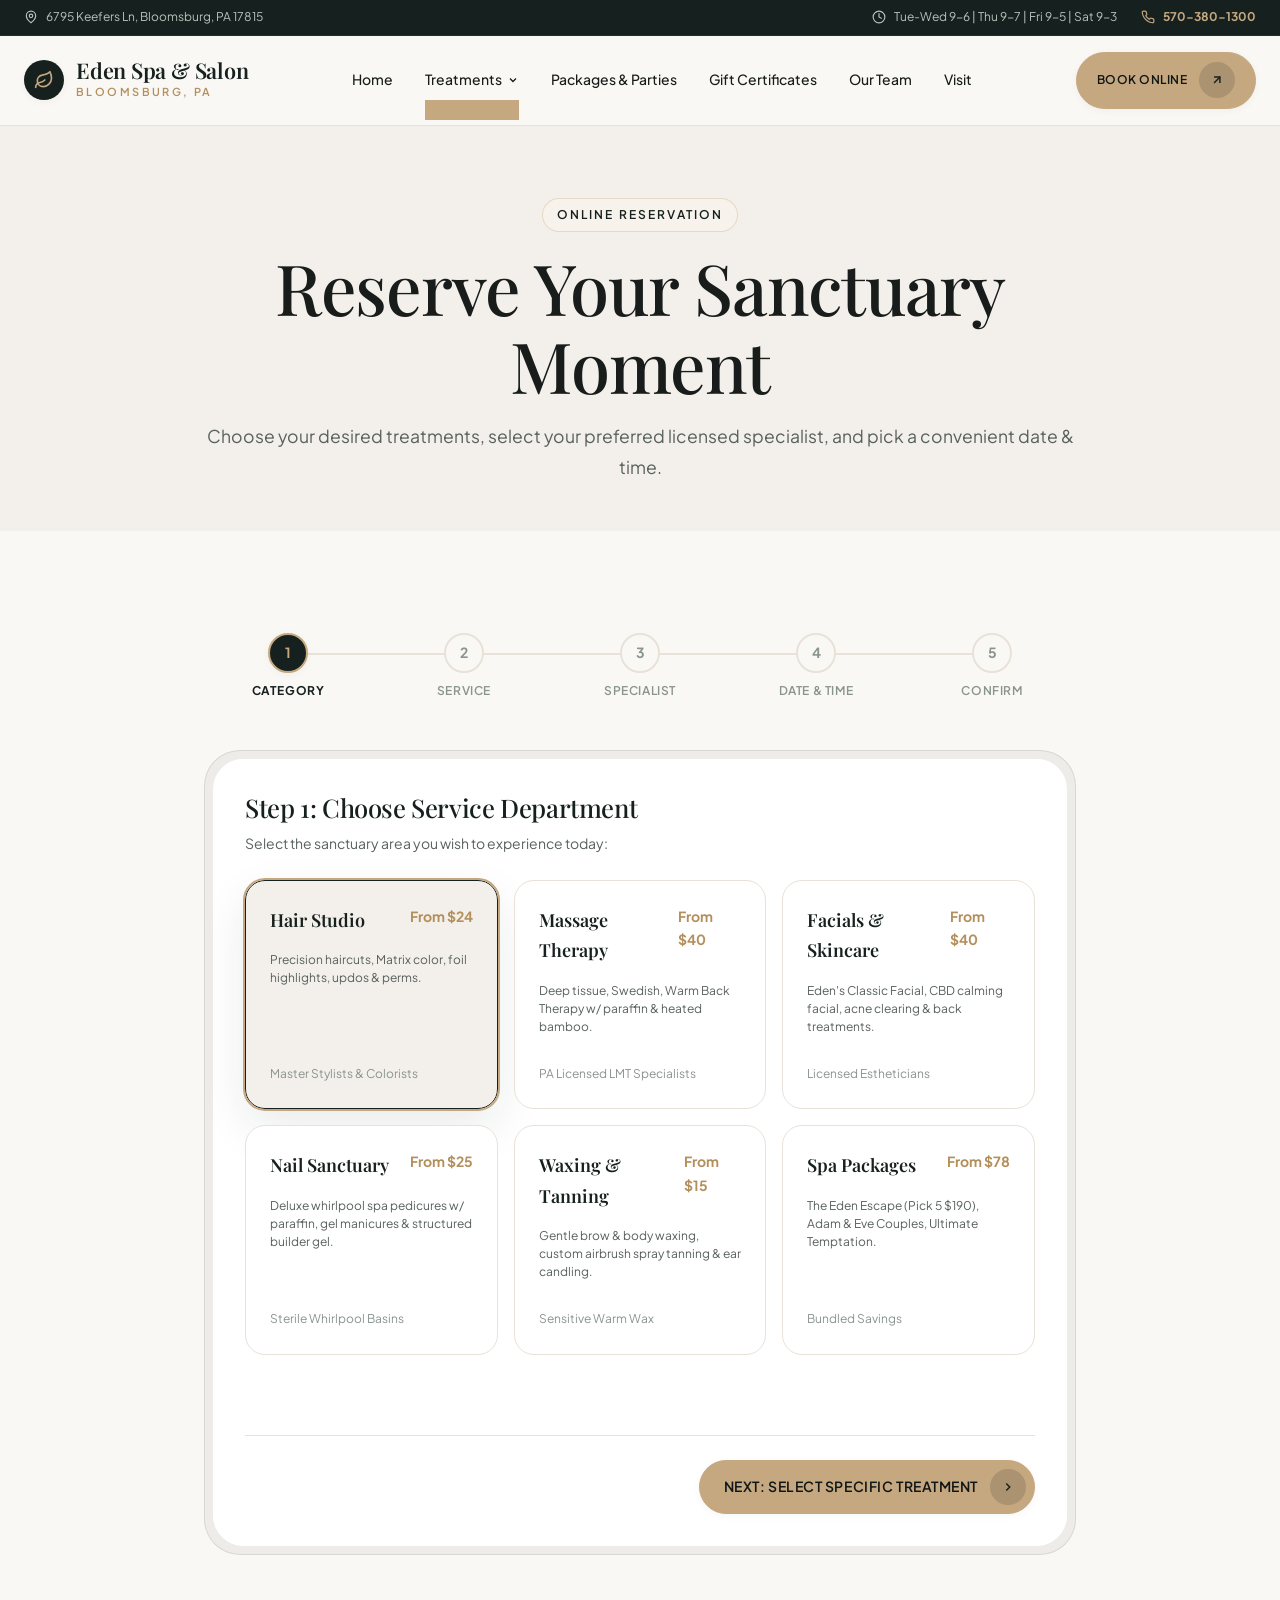
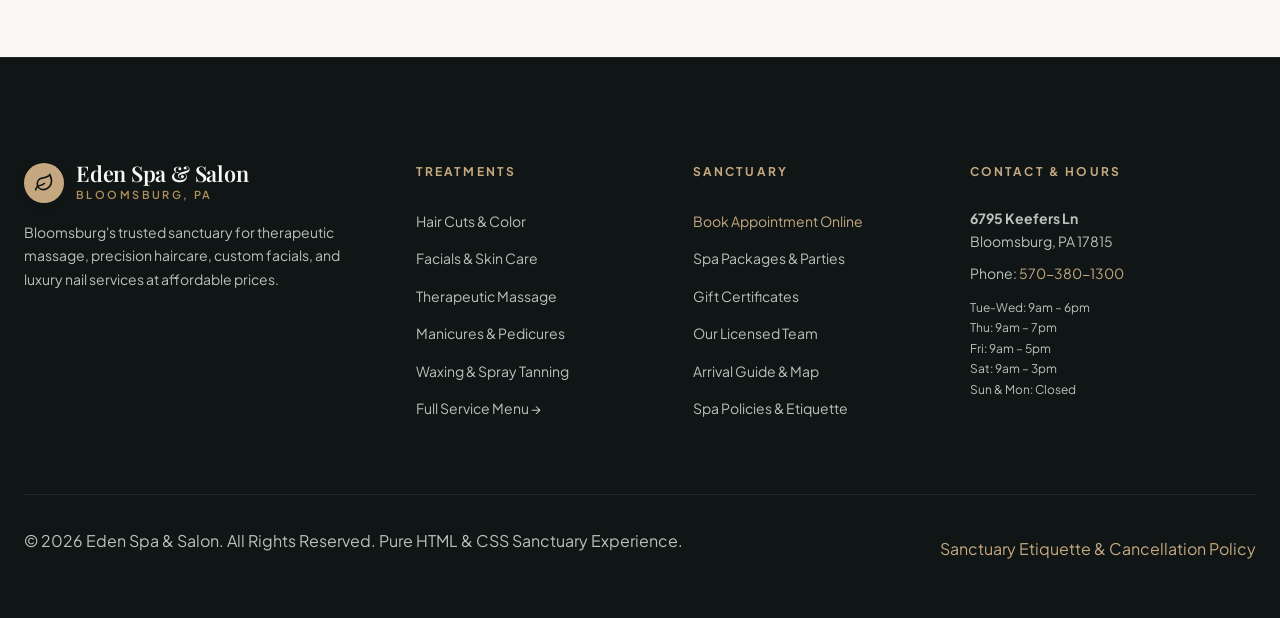
==== commit 8912f5a0: "fix: resolve visit page render bug, scope mega menu hover trigger, remove etiquette from top nav bar" ====
--- a/book.html
+++ b/book.html
@@ -121,7 +121,6 @@
         <div class="nav-item"><a href="gift-certificates.html" class="nav-link">Gift Certificates</a></div>
         <div class="nav-item"><a href="team.html" class="nav-link">Our Team</a></div>
         <div class="nav-item"><a href="visit.html" class="nav-link">Visit</a></div>
-        <div class="nav-item"><a href="etiquette.html" class="nav-link">Etiquette</a></div>
       </nav>
 
       <!-- Header Action -->
--- a/styles.css
+++ b/styles.css
@@ -1659,6 +1659,21 @@
   position: static;
 }
 
+.nav-item-mega > .nav-link {
+  position: relative;
+}
+
+/* Hover bridge: strictly constrained to directly below the Treatments link */
+.nav-item-mega > .nav-link::after {
+  content: '';
+  position: absolute;
+  top: 100%;
+  left: 0;
+  width: 100%;
+  height: 20px;
+  pointer-events: auto;
+}
+
 .dropdown-mega {
   position: absolute;
   top: 100%;
@@ -1670,25 +1685,15 @@
   border-top: 1px solid rgba(197, 168, 128, 0.25);
   border-bottom: 2px solid rgba(197, 168, 128, 0.35);
   box-shadow: 0 35px 70px rgba(0, 0, 0, 0.65);
-  padding: 2.25rem 0 2.75rem 0;
+  padding: 2rem 0 2.5rem 0;
   opacity: 0;
   visibility: hidden;
   pointer-events: none;
   transform: translateY(-8px);
-  transition: opacity 240ms cubic-bezier(0.16, 1, 0.3, 1),
-              transform 240ms cubic-bezier(0.16, 1, 0.3, 1),
-              visibility 240ms ease;
+  transition: opacity 200ms cubic-bezier(0.16, 1, 0.3, 1),
+              transform 200ms cubic-bezier(0.16, 1, 0.3, 1),
+              visibility 200ms ease;
   z-index: 999;
-}
-
-/* Hover bridge: ensures mouse can traverse seamlessly from nav item into dropdown */
-.nav-item-mega::after {
-  content: '';
-  position: absolute;
-  top: 100%;
-  left: 0;
-  width: 100%;
-  height: 14px;
 }
 
 .nav-item-mega:hover .dropdown-mega,
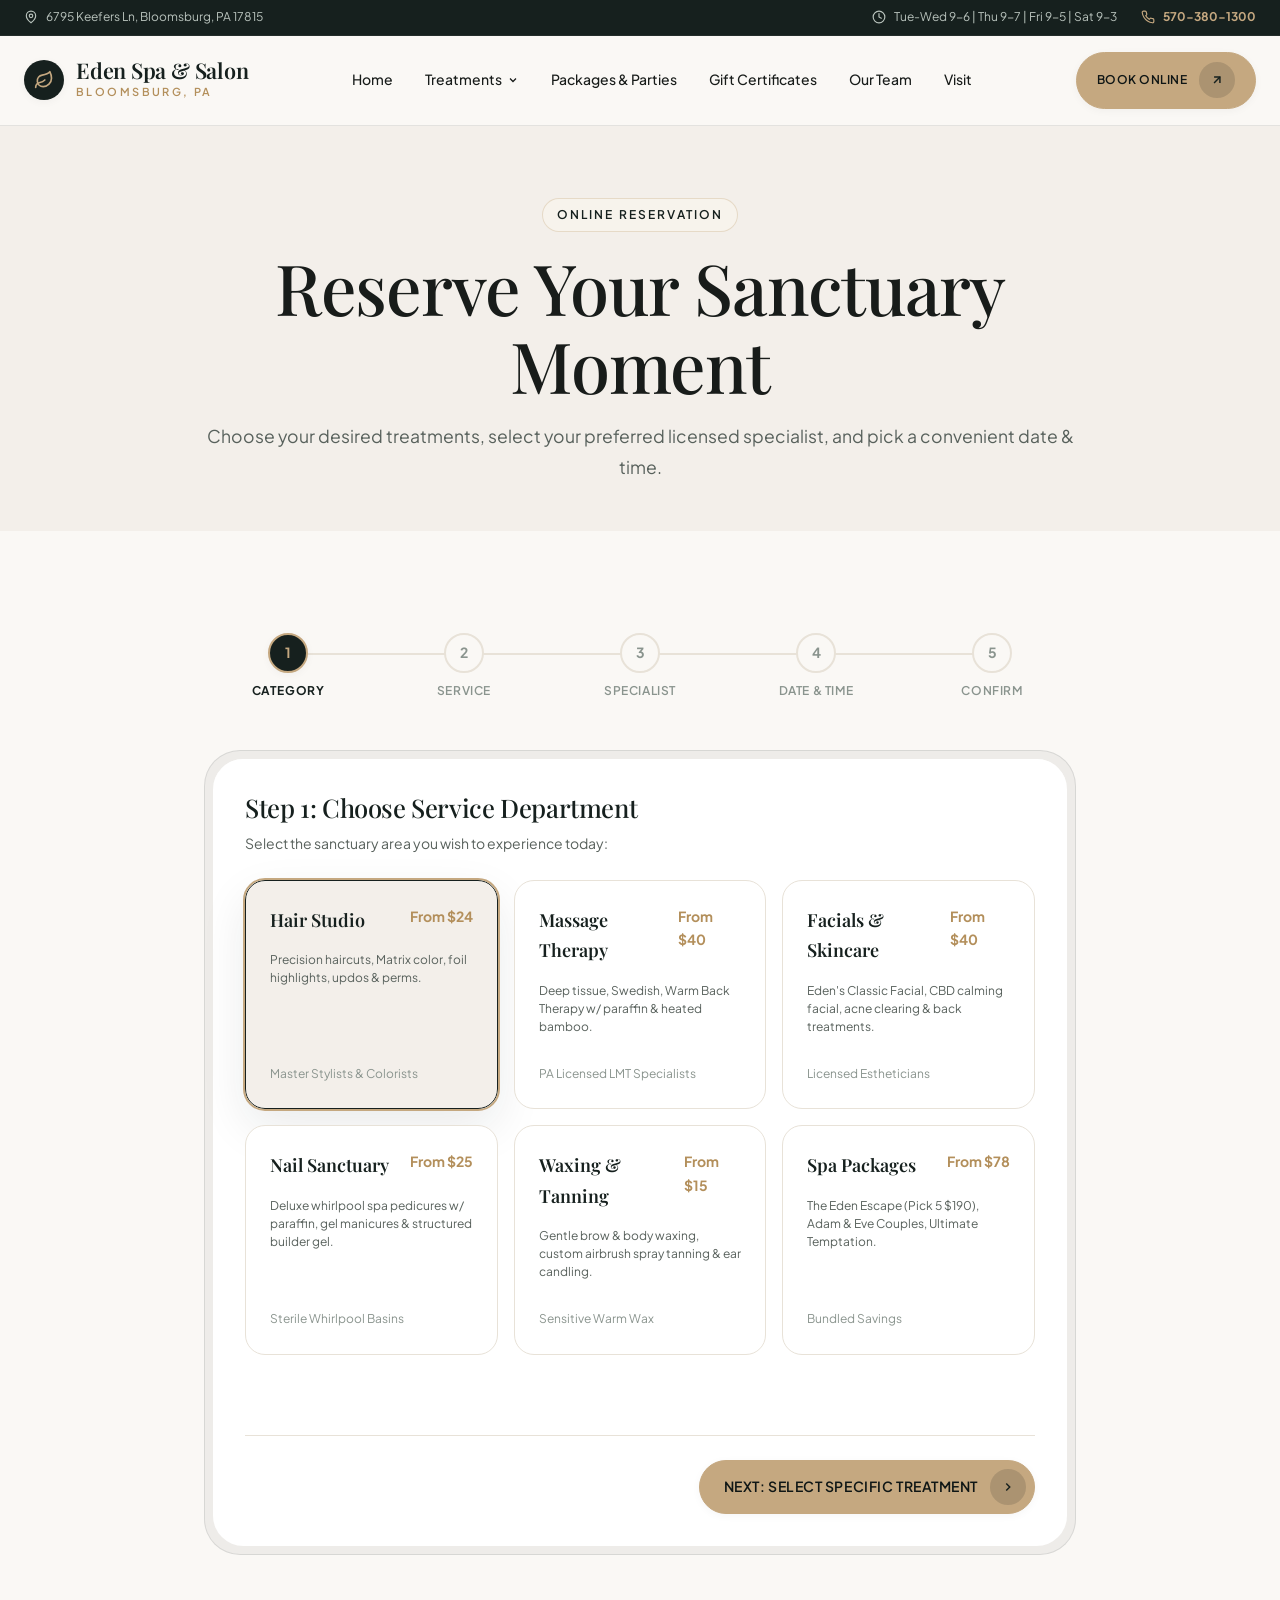
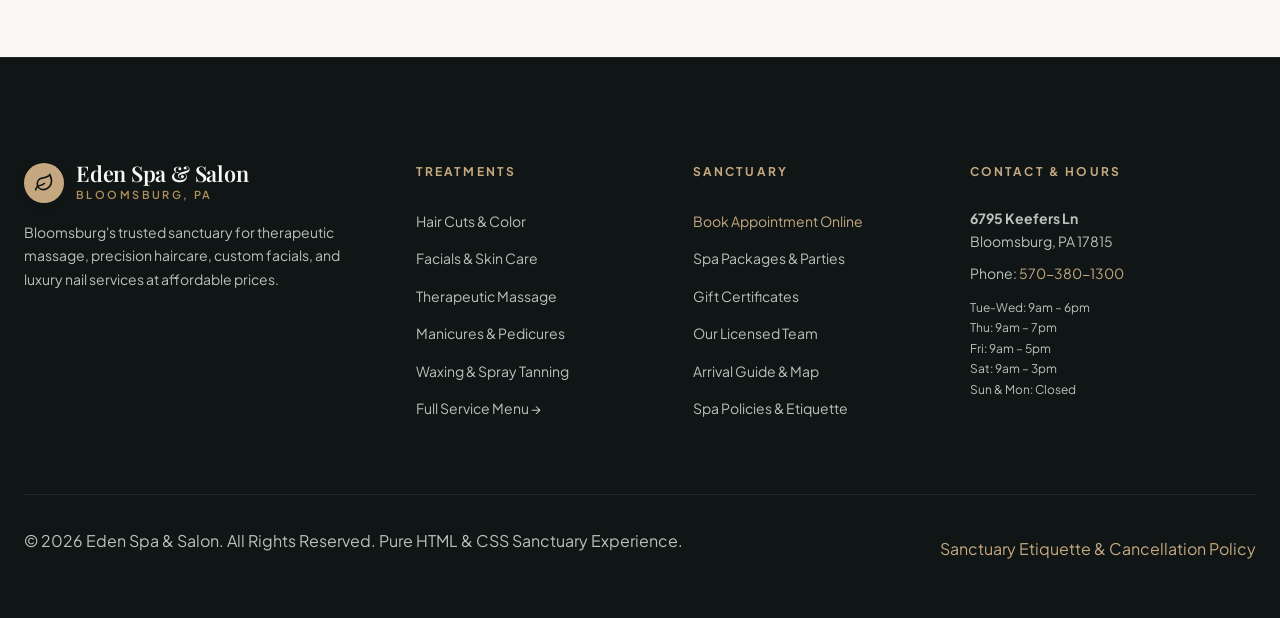
==== commit 957790fe: "feat: redesign booking step 5 with 2-column editorial layout, live reservation ticket, and luxury co" ====
--- a/book.html
+++ b/book.html
@@ -627,73 +627,199 @@
           <div class="wizard-panel wizard-panel-5">
             <div class="double-bezel">
               <div class="double-bezel-inner">
-                <h3 style="margin-bottom: var(--space-xs); color: var(--color-forest);">Step 5: Client Details &amp; Confirmation</h3>
-                <p style="font-size: var(--text-sm); color: var(--color-text-secondary); margin-bottom: var(--space-lg);">
-                  Please enter your contact details so our front desk coordinator can confirm your reservation:
-                </p>
+                
+                <div class="section-title-wrap" style="text-align: left; margin-bottom: var(--space-md);">
+                  <div class="eyebrow">Final Step</div>
+                  <h3 style="margin-bottom: var(--space-xs); color: var(--color-forest);">Step 5: Client Details &amp; Sanctuary Confirmation</h3>
+                  <p style="font-size: var(--text-sm); color: var(--color-text-secondary); margin-bottom: 0;">
+                    Please enter your contact information below. Our front desk coordinator will hold your appointment and send an instant SMS confirmation.
+                  </p>
+                </div>
 
                 <form onsubmit="event.preventDefault(); document.getElementById('booking-confirmed-card').style.display='block'; document.getElementById('booking-form-fields').style.display='none';">
                   
-                  <div id="booking-form-fields">
-                    <div style="display: grid; grid-template-columns: 1fr 1fr; gap: var(--space-md); margin-bottom: var(--space-md);">
-                      <div class="form-group">
-                        <label for="client-name" class="form-label">Full Name *</label>
-                        <input type="text" id="client-name" class="form-input" placeholder="e.g. Sarah Miller" required>
-                      </div>
-                      <div class="form-group">
-                        <label for="client-phone" class="form-label">Phone Number *</label>
-                        <input type="tel" id="client-phone" class="form-input" placeholder="(570) 555-0123" required>
-                      </div>
-                    </div>
-
-                    <div class="form-group" style="margin-bottom: var(--space-md);">
-                      <label for="client-email" class="form-label">Email Address *</label>
-                      <input type="email" id="client-email" class="form-input" placeholder="sarah@example.com" required>
-                    </div>
-
-                    <div class="form-group" style="margin-bottom: var(--space-lg);">
-                      <label for="client-notes" class="form-label">Special Requests, Allergies or Hair/Skin Notes (Optional)</label>
-                      <textarea id="client-notes" class="form-textarea" rows="3" placeholder="Tell us if you have any sensitivities or specific goals..."></textarea>
-                    </div>
-
-                    <!-- Policy Box -->
-                    <div style="background-color: var(--color-cream-subtle); border-left: 3px solid var(--color-gold); padding: var(--space-md); border-radius: 0 var(--radius-sm) var(--radius-sm) 0; margin-bottom: var(--space-xl); font-size: var(--text-xs); color: var(--color-text-secondary);">
-                      <strong>Sanctuary Policy Reminder:</strong> Please provide at least <strong>24 hours' notice</strong> for cancellations or rescheduling. We look forward to welcoming you to 6795 Keefers Ln!
-                    </div>
-
-                    <div class="wizard-nav-actions">
-                      <label for="step4" class="btn btn-outline">
-                        &larr; Back to Date &amp; Time
-                      </label>
-                      <button type="submit" class="btn btn-primary btn-nested" style="font-size: var(--text-sm); padding: 0.9rem 1.75rem;">
-                        <span>Confirm Sanctuary Reservation</span>
-                        <span class="btn-icon-pod">
-                          <svg width="14" height="14" viewBox="0 0 24 24" fill="none" stroke="currentColor" stroke-width="2.5"><path d="M22 16.92v3a2 2 0 0 1-2.18 2 19.79 19.79 0 0 1-8.63-3.07 19.5 19.5 0 0 1-6-6 19.79 19.79 0 0 1-3.07-8.67A2 2 0 0 1 4.11 2h3a2 2 0 0 1 2 1.72 12.84 12.84 0 0 0 .7 2.81 2 2 0 0 1-.45 2.11L8.09 9.91a16 16 0 0 0 6 6l1.27-1.27a2 2 0 0 1 2.11-.45 12.84 12.84 0 0 0 2.81.7A2 2 0 0 1 22 16.92z"/></svg>
+                  <div id="booking-form-fields" class="step5-editorial-grid">
+                    
+                    <!-- Left Column: Form Fields -->
+                    <div class="step5-form-card">
+                      
+                      <div class="form-section-title">
+                        <svg width="14" height="14" viewBox="0 0 24 24" fill="none" stroke="currentColor" stroke-width="2.5"><path d="M19 21v-2a4 4 0 0 0-4-4H9a4 4 0 0 0-4 4v2"/><circle cx="12" cy="7" r="4"/></svg>
+                        <span>01 &bull; Guest Information</span>
+                      </div>
+
+                      <div style="display: grid; grid-template-columns: 1fr 1fr; gap: var(--space-md); margin-bottom: var(--space-md);">
+                        <div class="form-group">
+                          <label for="client-name" class="form-label">Full Name *</label>
+                          <input type="text" id="client-name" class="form-input" placeholder="e.g. Sarah Miller" required>
+                        </div>
+                        <div class="form-group">
+                          <label for="client-phone" class="form-label">Phone Number *</label>
+                          <input type="tel" id="client-phone" class="form-input" placeholder="(570) 555-0123" required>
+                        </div>
+                      </div>
+
+                      <div class="form-group" style="margin-bottom: var(--space-xl);">
+                        <label for="client-email" class="form-label">Email Address (For Booking Voucher &amp; Calendar Invite) *</label>
+                        <input type="email" id="client-email" class="form-input" placeholder="sarah@example.com" required>
+                      </div>
+
+                      <div class="form-section-title">
+                        <svg width="14" height="14" viewBox="0 0 24 24" fill="none" stroke="currentColor" stroke-width="2.5"><path d="M12 22s8-4 8-10V5l-8-3-8 3v7c0 6 8 10 8 10z"/></svg>
+                        <span>02 &bull; Sanctuary Notes &amp; Preferences</span>
+                      </div>
+
+                      <div class="form-group" style="margin-bottom: var(--space-lg);">
+                        <label for="client-notes" class="form-label">Allergies, Sensitivities, Pressure or Hair/Skin Goals (Optional)</label>
+                        <textarea id="client-notes" class="form-textarea" rows="3" placeholder="Tell us if you have any sensitivities, scalp preferences, pressure requests, or silence preferences..."></textarea>
+                      </div>
+
+                      <!-- Sanctuary Policy Callout -->
+                      <div style="background-color: var(--color-cream-subtle); border-left: 3px solid var(--color-gold); padding: var(--space-md); border-radius: 0 var(--radius-sm) var(--radius-sm) 0; margin-bottom: var(--space-xl); font-size: var(--text-xs); color: var(--color-text-secondary); line-height: 1.6;">
+                        <strong>Sanctuary Policy Reminder:</strong> Appointments are exclusively reserved for you. Please provide at least <strong>24 hours' notice</strong> for rescheduling or cancellations.
+                      </div>
+
+                      <div class="wizard-nav-actions" style="margin-top: 0; padding-top: 0; border-top: none;">
+                        <label for="step4" class="btn btn-outline">
+                          &larr; Back to Date &amp; Time
+                        </label>
+                        <button type="submit" class="btn btn-primary btn-nested" style="font-size: var(--text-sm); padding: 0.9rem 1.75rem;">
+                          <span>Confirm Sanctuary Reservation</span>
+                          <span class="btn-icon-pod">
+                            <svg width="14" height="14" viewBox="0 0 24 24" fill="none" stroke="currentColor" stroke-width="2.5"><polyline points="9 18 15 12 9 6"/></svg>
+                          </span>
+                        </button>
+                      </div>
+
+                    </div>
+
+                    <!-- Right Column: Live Reservation Ticket -->
+                    <div class="booking-summary-ticket">
+                      <div class="ticket-header">
+                        <div>
+                          <div class="ticket-eyebrow">Reservation Ticket</div>
+                          <div class="ticket-brand">Eden Spa &amp; Salon</div>
+                        </div>
+                        <div style="font-size: 0.6875rem; color: var(--color-gold); font-weight: 700; text-transform: uppercase; letter-spacing: 0.1em; background: rgba(197, 168, 128, 0.15); padding: 4px 8px; border-radius: var(--radius-full);">
+                          Bloomsburg, PA
+                        </div>
+                      </div>
+
+                      <div class="ticket-item-row">
+                        <span class="ticket-item-label">
+                          <svg width="12" height="12" viewBox="0 0 24 24" fill="none" stroke="currentColor" stroke-width="2"><path d="M11 20A7 7 0 0 1 9.8 6.1C15.5 5 17 4.48 19 2c1 2 2 4.18 2 8 0 5.5-4.78 10-10 10Z"/></svg>
+                          Selected Service
                         </span>
-                      </button>
-                    </div>
+                        <span class="ticket-item-value">Selected in Step 2</span>
+                      </div>
+
+                      <div class="ticket-item-row">
+                        <span class="ticket-item-label">
+                          <svg width="12" height="12" viewBox="0 0 24 24" fill="none" stroke="currentColor" stroke-width="2"><path d="M19 21v-2a4 4 0 0 0-4-4H9a4 4 0 0 0-4 4v2"/><circle cx="12" cy="7" r="4"/></svg>
+                          Specialist
+                        </span>
+                        <span class="ticket-item-value">Licensed Specialist of Choice</span>
+                      </div>
+
+                      <div class="ticket-item-row">
+                        <span class="ticket-item-label">
+                          <svg width="12" height="12" viewBox="0 0 24 24" fill="none" stroke="currentColor" stroke-width="2"><rect width="18" height="18" x="3" y="4" rx="2" ry="2"/><line x1="16" y1="2" x2="16" y2="6"/><line x1="8" y1="2" x2="8" y2="6"/><line x1="3" y1="10" x2="21" y2="10"/></svg>
+                          Arrival Window
+                        </span>
+                        <span class="ticket-item-value">Selected Slot &bull; Tue&ndash;Sat</span>
+                      </div>
+
+                      <div class="ticket-item-row">
+                        <span class="ticket-item-label">
+                          <svg width="12" height="12" viewBox="0 0 24 24" fill="none" stroke="currentColor" stroke-width="2"><path d="M20 10c0 6-8 12-8 12s-8-6-8-12a8 8 0 0 1 16 0Z"/><circle cx="12" cy="10" r="3"/></svg>
+                          Location
+                        </span>
+                        <span class="ticket-item-value">6795 Keefers Ln, Bloomsburg</span>
+                      </div>
+
+                      <div class="ticket-item-row">
+                        <span class="ticket-item-label">
+                          <svg width="12" height="12" viewBox="0 0 24 24" fill="none" stroke="currentColor" stroke-width="2"><circle cx="12" cy="12" r="10"/><path d="M9 12h6"/></svg>
+                          Parking
+                        </span>
+                        <span class="ticket-item-value" style="color: var(--color-gold);">Free Dedicated Front Lot</span>
+                      </div>
+
+                      <div class="ticket-total-row">
+                        <div>
+                          <div class="ticket-total-label">Estimated Service Total</div>
+                          <div style="font-size: 0.6875rem; color: rgba(250, 248, 245, 0.5);">Zero hidden facility or linen fees</div>
+                        </div>
+                        <div class="ticket-total-price">Published Rates</div>
+                      </div>
+
+                      <div class="ticket-trust-badges">
+                        <div class="ticket-trust-item">No credit card or deposit charged today</div>
+                        <div class="ticket-trust-item">Instant SMS and email notification</div>
+                        <div class="ticket-trust-item">24-Hour flexible cancellation window</div>
+                      </div>
+
+                    </div>
+
                   </div>
 
-                  <!-- Pure CSS Confirmation Display Box -->
-                  <div id="booking-confirmed-card" style="display: none; text-align: center; padding: var(--space-xl) var(--space-md); animation: fadeIn 300ms ease-out;">
-                    <div style="width: 4rem; height: 4rem; border-radius: 9999px; background: var(--color-forest); color: var(--color-gold); display: flex; align-items: center; justify-content: center; margin: 0 auto var(--space-md) auto;">
-                      <svg width="28" height="28" viewBox="0 0 24 24" fill="none" stroke="currentColor" stroke-width="2.5"><polyline points="20 6 9 17 4 12"/></svg>
-                    </div>
-                    <h3 style="color: var(--color-forest); margin-bottom: var(--space-xs);">Reservation Request Received!</h3>
-                    <p class="lead" style="margin-bottom: var(--space-lg); font-size: var(--text-base);">
-                      Thank you! Our front desk coordinator is reviewing your preferred appointment time and will send a confirmation SMS/call to your number shortly.
-                    </p>
+                  <!-- ================= SUCCESS CONFIRMATION VOUCHER ================= -->
+                  <div id="booking-confirmed-card" style="display: none;">
                     
-                    <div style="background-color: var(--color-cream-subtle); padding: var(--space-lg); border-radius: var(--radius-md); max-width: 480px; margin: 0 auto var(--space-xl) auto; text-align: left; font-size: var(--text-sm);">
-                      <div style="margin-bottom: 0.5rem;"><strong>Location:</strong> 6795 Keefers Ln, Bloomsburg, PA 17815</div>
-                      <div style="margin-bottom: 0.5rem;"><strong>Direct Contact:</strong> (570) 380-1300</div>
-                      <div><strong>Reminder:</strong> Free dedicated on-site parking available directly in front of the salon.</div>
-                    </div>
-
-                    <div style="display: flex; justify-content: center; gap: var(--space-md); flex-wrap: wrap;">
-                      <a href="index.html" class="btn btn-outline">Return to Home</a>
-                      <a href="tel:5703801300" class="btn btn-primary">Call Front Desk Now</a>
-                    </div>
+                    <div class="confirmation-voucher">
+                      <div class="confirmation-seal">
+                        <svg width="34" height="34" viewBox="0 0 24 24" fill="none" stroke="currentColor" stroke-width="2.5"><polyline points="20 6 9 17 4 12"/></svg>
+                      </div>
+                      
+                      <div class="eyebrow" style="color: var(--color-gold-hover);">Reservation Requested</div>
+                      <h2 style="color: var(--color-forest); margin-top: var(--space-xs); margin-bottom: var(--space-sm);">
+                        We look forward to welcoming you to Eden.
+                      </h2>
+                      <p class="lead" style="max-width: 540px; margin: 0 auto var(--space-lg) auto; font-size: var(--text-sm);">
+                        Your sanctuary reservation request has been received. Our front desk coordinator is reviewing your preferred specialist and time, and will send your confirmation SMS shortly.
+                      </p>
+
+                      <div class="confirmation-receipt-table">
+                        <div style="display: flex; justify-content: space-between; border-bottom: 1px solid var(--color-cream-border); padding-bottom: 0.5rem; margin-bottom: 0.75rem; font-size: var(--text-xs);">
+                          <span style="color: var(--color-text-muted); font-weight: 700; text-transform: uppercase;">Confirmation Reference</span>
+                          <strong style="color: var(--color-forest); font-family: monospace; font-size: 0.85rem;">#EDEN-7815-SANCTUARY</strong>
+                        </div>
+                        <div style="display: grid; grid-template-columns: 1fr 1fr; gap: var(--space-sm); font-size: var(--text-xs);">
+                          <div><strong>Location:</strong> 6795 Keefers Ln, Bloomsburg, PA</div>
+                          <div><strong>Phone:</strong> (570) 380-1300</div>
+                          <div><strong>Parking:</strong> Free Front Private Lot</div>
+                          <div><strong>Arrival Window:</strong> 10&ndash;15 Minutes Early</div>
+                        </div>
+                      </div>
+
+                      <div class="confirmation-step-chips">
+                        <div class="confirmation-step-chip">
+                          <span class="confirmation-chip-num">01 &bull; Confirmation SMS</span>
+                          <span>You will receive an automated text confirming your exact specialist and arrival window.</span>
+                        </div>
+                        <div class="confirmation-step-chip">
+                          <span class="confirmation-chip-num">02 &bull; Easy Front Parking</span>
+                          <span>Park directly in our private lot right at the building doors with zero parking meters.</span>
+                        </div>
+                        <div class="confirmation-step-chip">
+                          <span class="confirmation-chip-num">03 &bull; Herbal Tea Lounge</span>
+                          <span>Arrive 10 minutes early to enjoy complimentary herbal tea and settle in before service.</span>
+                        </div>
+                      </div>
+
+                      <div style="display: flex; justify-content: center; gap: var(--space-md); flex-wrap: wrap;">
+                        <a href="visit.html" class="btn btn-primary btn-nested">
+                          <span>View Arrival Guide &amp; Map</span>
+                          <span class="btn-icon-pod">
+                            <svg width="14" height="14" viewBox="0 0 24 24" fill="none" stroke="currentColor" stroke-width="2.5"><polyline points="9 18 15 12 9 6"/></svg>
+                          </span>
+                        </a>
+                        <a href="tel:5703801300" class="btn btn-outline">Call Front Desk: 570-380-1300</a>
+                        <a href="index.html" class="btn btn-outline" style="border: none;">Return to Home &rarr;</a>
+                      </div>
+
+                    </div>
+
                   </div>
 
                 </form>
--- a/styles.css
+++ b/styles.css
@@ -1657,21 +1657,6 @@
    -------------------------------------------------------------------------- */
 .nav-item-mega {
   position: static;
-}
-
-.nav-item-mega > .nav-link {
-  position: relative;
-}
-
-/* Hover bridge: strictly constrained to directly below the Treatments link */
-.nav-item-mega > .nav-link::after {
-  content: '';
-  position: absolute;
-  top: 100%;
-  left: 0;
-  width: 100%;
-  height: 20px;
-  pointer-events: auto;
 }
 
 .dropdown-mega {
@@ -2081,6 +2066,222 @@
   gap: var(--space-md);
 }
 
+/* Step 5 Editorial Layout & Live Summary Ticket */
+.step5-editorial-grid {
+  display: grid;
+  grid-template-columns: 1.25fr 1fr;
+  gap: var(--space-2xl);
+  align-items: start;
+  margin-top: var(--space-lg);
+}
+
+.step5-form-card {
+  background-color: var(--color-cream-card);
+  border: 1px solid var(--color-forest-border);
+  border-radius: var(--radius-lg);
+  padding: var(--space-xl);
+  box-shadow: var(--shadow-sm);
+}
+
+.form-section-title {
+  font-family: var(--font-sans);
+  font-size: 0.6875rem;
+  font-weight: 700;
+  text-transform: uppercase;
+  letter-spacing: 0.14em;
+  color: var(--color-gold-hover);
+  margin-bottom: var(--space-sm);
+  display: flex;
+  align-items: center;
+  gap: 6px;
+}
+
+.booking-summary-ticket {
+  background-color: #141E1C;
+  color: #FAF8F5;
+  border: 1px solid rgba(197, 168, 128, 0.35);
+  border-top: 4px solid var(--color-gold);
+  border-radius: var(--radius-xl);
+  padding: var(--space-xl);
+  box-shadow: var(--shadow-lg);
+  position: relative;
+  overflow: hidden;
+}
+
+.ticket-header {
+  border-bottom: 1px dashed rgba(197, 168, 128, 0.3);
+  padding-bottom: var(--space-md);
+  margin-bottom: var(--space-lg);
+  display: flex;
+  justify-content: space-between;
+  align-items: center;
+}
+
+.ticket-eyebrow {
+  font-family: var(--font-sans);
+  font-size: 0.6875rem;
+  text-transform: uppercase;
+  letter-spacing: 0.16em;
+  font-weight: 700;
+  color: var(--color-gold);
+}
+
+.ticket-brand {
+  font-family: var(--font-serif);
+  font-size: 1.1rem;
+  font-weight: 600;
+  color: #FAF8F5;
+}
+
+.ticket-item-row {
+  display: flex;
+  justify-content: space-between;
+  align-items: flex-start;
+  margin-bottom: 0.85rem;
+  font-size: 0.8125rem;
+}
+
+.ticket-item-label {
+  color: rgba(250, 248, 245, 0.6);
+  text-transform: uppercase;
+  letter-spacing: 0.06em;
+  font-size: 0.6875rem;
+  font-weight: 600;
+  display: flex;
+  align-items: center;
+  gap: 5px;
+}
+
+.ticket-item-value {
+  color: #FAF8F5;
+  font-weight: 600;
+  text-align: right;
+  max-width: 60%;
+}
+
+.ticket-total-row {
+  border-top: 1px dashed rgba(197, 168, 128, 0.3);
+  padding-top: var(--space-md);
+  margin-top: var(--space-lg);
+  display: flex;
+  justify-content: space-between;
+  align-items: center;
+}
+
+.ticket-total-label {
+  font-family: var(--font-serif);
+  font-size: var(--text-base);
+  color: #FAF8F5;
+  font-weight: 700;
+}
+
+.ticket-total-price {
+  font-family: var(--font-serif);
+  font-size: var(--text-2xl);
+  font-weight: 700;
+  color: var(--color-gold);
+  line-height: 1;
+}
+
+.ticket-trust-badges {
+  margin-top: var(--space-lg);
+  padding-top: var(--space-md);
+  border-top: 1px solid rgba(255, 255, 255, 0.08);
+  display: flex;
+  flex-direction: column;
+  gap: 8px;
+  font-size: 0.725rem;
+  color: rgba(250, 248, 245, 0.75);
+}
+
+.ticket-trust-item {
+  display: flex;
+  align-items: center;
+  gap: 8px;
+}
+
+.ticket-trust-item::before {
+  content: '✓';
+  color: var(--color-gold);
+  font-weight: 700;
+}
+
+/* Confirmation Success Voucher (#booking-confirmed-card) */
+.confirmation-voucher {
+  background-color: var(--color-cream-card);
+  border: 2px solid var(--color-gold);
+  border-radius: var(--radius-xl);
+  padding: var(--space-3xl) var(--space-2xl);
+  text-align: center;
+  box-shadow: var(--shadow-xl);
+  max-width: 680px;
+  margin: 0 auto;
+  animation: fadeIn 350ms cubic-bezier(0.16, 1, 0.3, 1);
+}
+
+.confirmation-seal {
+  width: 76px;
+  height: 76px;
+  border-radius: 9999px;
+  background: var(--color-forest);
+  color: var(--color-gold);
+  display: flex;
+  align-items: center;
+  justify-content: center;
+  margin: 0 auto var(--space-lg) auto;
+  border: 2px solid var(--color-gold);
+  box-shadow: 0 0 0 6px rgba(197, 168, 128, 0.2);
+}
+
+.confirmation-receipt-table {
+  background-color: var(--color-cream-subtle);
+  border: 1px solid var(--color-cream-border);
+  border-radius: var(--radius-lg);
+  padding: var(--space-lg);
+  margin: var(--space-xl) auto;
+  text-align: left;
+}
+
+.confirmation-step-chips {
+  display: grid;
+  grid-template-columns: repeat(3, 1fr);
+  gap: var(--space-sm);
+  margin-top: var(--space-lg);
+  margin-bottom: var(--space-xl);
+}
+
+.confirmation-step-chip {
+  background-color: #FFFFFF;
+  border: 1px solid var(--color-cream-border);
+  border-radius: var(--radius-md);
+  padding: var(--space-md);
+  font-size: var(--text-xs);
+  color: var(--color-text-secondary);
+  display: flex;
+  flex-direction: column;
+  gap: 4px;
+}
+
+.confirmation-chip-num {
+  font-family: var(--font-sans);
+  font-size: 0.6875rem;
+  font-weight: 700;
+  color: var(--color-gold-hover);
+  text-transform: uppercase;
+  letter-spacing: 0.1em;
+}
+
+@media (max-width: 900px) {
+  .step5-editorial-grid {
+    grid-template-columns: 1fr;
+    gap: var(--space-xl);
+  }
+  .confirmation-step-chips {
+    grid-template-columns: 1fr;
+  }
+}
+
+
 /* --------------------------------------------------------------------------
    19. PURE CSS EDEN ESCAPE PACKAGE BUILDER (WITH CSS COUNTER)
    -------------------------------------------------------------------------- */
@@ -2790,3 +2991,524 @@
   margin-bottom: 0;
 }
 
+/* --------------------------------------------------------------------------
+   24. TREATMENT EDITORIAL BLUEPRINT COMPONENTS (ARUNA / REFERENCE STYLE)
+   -------------------------------------------------------------------------- */
+
+/* Treatment Hero Split */
+.treatment-hero-split {
+  display: grid;
+  grid-template-columns: 1.15fr 1fr;
+  gap: var(--space-3xl);
+  align-items: center;
+}
+
+.treatment-hero-content {
+  display: flex;
+  flex-direction: column;
+}
+
+.treatment-price-callout {
+  display: flex;
+  align-items: baseline;
+  gap: var(--space-sm);
+  margin-top: var(--space-lg);
+  margin-bottom: var(--space-lg);
+  padding: var(--space-md) var(--space-lg);
+  background-color: var(--color-cream-subtle);
+  border-left: 3px solid var(--color-gold);
+  border-radius: var(--radius-sm);
+}
+
+.treatment-price-main {
+  font-family: var(--font-serif);
+  font-size: var(--text-3xl);
+  font-weight: 700;
+  color: var(--color-forest);
+  line-height: 1;
+}
+
+.treatment-price-note {
+  font-size: var(--text-xs);
+  color: var(--color-text-secondary);
+  font-weight: 600;
+}
+
+.treatment-hero-media-box {
+  background-color: var(--color-cream-card);
+  border: 1px solid var(--color-forest-border);
+  border-radius: var(--radius-xl);
+  overflow: hidden;
+  box-shadow: var(--shadow-md);
+}
+
+.treatment-hero-img {
+  width: 100%;
+  height: 320px;
+  object-fit: cover;
+  display: block;
+}
+
+.what-you-get-box {
+  padding: var(--space-lg);
+  background-color: var(--color-cream-card);
+  border-top: 1px solid var(--color-forest-border);
+}
+
+.what-you-get-title {
+  font-family: var(--font-sans);
+  font-size: var(--text-xs);
+  font-weight: 700;
+  text-transform: uppercase;
+  letter-spacing: 0.1em;
+  color: var(--color-gold-hover);
+  margin-bottom: var(--space-sm);
+}
+
+.what-you-get-list {
+  display: grid;
+  grid-template-columns: 1fr 1fr;
+  gap: var(--space-xs) var(--space-md);
+  margin: 0;
+  padding: 0;
+  list-style: none;
+}
+
+.what-you-get-item {
+  font-size: var(--text-xs);
+  color: var(--color-text-secondary);
+  display: flex;
+  align-items: center;
+  gap: 6px;
+}
+
+.what-you-get-item::before {
+  content: '✓';
+  color: var(--color-gold-hover);
+  font-weight: 700;
+}
+
+@media (max-width: 900px) {
+  .treatment-hero-split {
+    grid-template-columns: 1fr;
+    gap: var(--space-xl);
+  }
+}
+
+/* 4 Techniques Comparison Dark Section (#141E1C) */
+.techniques-section {
+  background-color: #141E1C;
+  color: #FAF8F5;
+  padding: var(--space-4xl) 0;
+  border-top: 1px solid rgba(197, 168, 128, 0.2);
+  border-bottom: 1px solid rgba(197, 168, 128, 0.2);
+}
+
+.technique-grid-4 {
+  display: grid;
+  grid-template-columns: repeat(4, 1fr);
+  gap: var(--space-xl);
+  margin-top: var(--space-2xl);
+}
+
+.technique-card {
+  background-color: rgba(255, 255, 255, 0.03);
+  border: 1px solid rgba(255, 255, 255, 0.08);
+  border-top: 3px solid var(--color-gold);
+  border-radius: var(--radius-md);
+  padding: var(--space-xl);
+  display: flex;
+  flex-direction: column;
+  justify-content: space-between;
+  transition: all var(--duration-fast) var(--ease-out);
+}
+
+.technique-card:hover {
+  background-color: rgba(255, 255, 255, 0.06);
+  border-color: rgba(197, 168, 128, 0.4);
+  transform: translateY(-2px);
+}
+
+.technique-header {
+  margin-bottom: var(--space-md);
+}
+
+.technique-tag {
+  font-family: var(--font-sans);
+  font-size: 0.6875rem;
+  font-weight: 700;
+  text-transform: uppercase;
+  letter-spacing: 0.12em;
+  color: var(--color-gold);
+  margin-bottom: 0.25rem;
+}
+
+.technique-title {
+  font-family: var(--font-serif);
+  font-size: var(--text-lg);
+  font-weight: 700;
+  color: #FAF8F5;
+  line-height: 1.25;
+  margin-bottom: var(--space-sm);
+}
+
+.technique-desc {
+  font-size: var(--text-xs);
+  color: rgba(250, 248, 245, 0.7);
+  line-height: 1.6;
+  margin-bottom: var(--space-md);
+}
+
+.technique-specs {
+  border-top: 1px solid rgba(255, 255, 255, 0.08);
+  padding-top: var(--space-md);
+  margin-top: auto;
+}
+
+.technique-spec-row {
+  display: flex;
+  justify-content: space-between;
+  font-size: 0.725rem;
+  padding: 0.25rem 0;
+}
+
+.technique-spec-label {
+  color: rgba(250, 248, 245, 0.5);
+  text-transform: uppercase;
+  letter-spacing: 0.05em;
+}
+
+.technique-spec-val {
+  color: var(--color-gold);
+  font-weight: 600;
+}
+
+@media (max-width: 992px) {
+  .technique-grid-4 {
+    grid-template-columns: repeat(2, 1fr);
+  }
+}
+
+@media (max-width: 550px) {
+  .technique-grid-4 {
+    grid-template-columns: 1fr;
+  }
+}
+
+/* Maintenance & Life-Cycle Timeline Cards */
+.timeline-phase-grid {
+  display: grid;
+  grid-template-columns: repeat(4, 1fr);
+  gap: var(--space-lg);
+  margin-top: var(--space-2xl);
+}
+
+.timeline-phase-card {
+  background-color: var(--color-cream-card);
+  border: 1px solid var(--color-forest-border);
+  border-radius: var(--radius-lg);
+  padding: var(--space-xl);
+  box-shadow: var(--shadow-sm);
+  display: flex;
+  flex-direction: column;
+}
+
+.timeline-phase-period {
+  font-family: var(--font-serif);
+  font-size: var(--text-base);
+  font-style: italic;
+  font-weight: 700;
+  color: var(--color-gold);
+  margin-bottom: var(--space-xs);
+}
+
+.timeline-phase-title {
+  font-family: var(--font-serif);
+  font-size: var(--text-lg);
+  font-weight: 700;
+  color: var(--color-forest);
+  margin-bottom: 0.4rem;
+}
+
+.timeline-phase-desc {
+  font-size: var(--text-xs);
+  color: var(--color-text-secondary);
+  line-height: 1.6;
+  margin-bottom: 0;
+}
+
+@media (max-width: 992px) {
+  .timeline-phase-grid {
+    grid-template-columns: repeat(2, 1fr);
+  }
+}
+
+@media (max-width: 550px) {
+  .timeline-phase-grid {
+    grid-template-columns: 1fr;
+  }
+}
+
+/* Master Costed Rate Sheet */
+.costed-table-wrap {
+  background-color: var(--color-cream-card);
+  border: 1px solid var(--color-forest-border);
+  border-radius: var(--radius-xl);
+  overflow: hidden;
+  box-shadow: var(--shadow-sm);
+  margin-top: var(--space-2xl);
+}
+
+.costed-row {
+  display: flex;
+  justify-content: space-between;
+  align-items: center;
+  padding: var(--space-lg) var(--space-xl);
+  border-bottom: 1px solid var(--color-cream-border);
+  gap: var(--space-lg);
+  transition: background-color var(--duration-fast) var(--ease-out);
+}
+
+.costed-row:last-child {
+  border-bottom: none;
+}
+
+.costed-row:hover {
+  background-color: var(--color-cream-subtle);
+}
+
+.costed-left {
+  flex: 1;
+}
+
+.costed-title {
+  font-family: var(--font-serif);
+  font-size: var(--text-lg);
+  font-weight: 700;
+  color: var(--color-forest);
+  margin-bottom: 0.25rem;
+  display: flex;
+  align-items: center;
+  gap: var(--space-xs);
+}
+
+.costed-desc {
+  font-size: var(--text-xs);
+  color: var(--color-text-secondary);
+  line-height: 1.6;
+  margin-bottom: 0;
+}
+
+.costed-right {
+  display: flex;
+  flex-direction: column;
+  align-items: flex-end;
+  min-width: 140px;
+  flex-shrink: 0;
+}
+
+.costed-price {
+  font-family: var(--font-serif);
+  font-size: var(--text-xl);
+  font-weight: 700;
+  color: var(--color-gold-hover);
+  line-height: 1;
+  margin-bottom: 0.25rem;
+}
+
+.costed-meta {
+  font-size: 0.725rem;
+  color: var(--color-text-muted);
+  text-transform: uppercase;
+  letter-spacing: 0.05em;
+}
+
+@media (max-width: 650px) {
+  .costed-row {
+    flex-direction: column;
+    align-items: flex-start;
+    gap: var(--space-sm);
+  }
+  .costed-right {
+    align-items: flex-start;
+    min-width: unset;
+  }
+}
+
+/* The Ten Days After (Aftercare Protocol) */
+.aftercare-grid-4 {
+  display: grid;
+  grid-template-columns: repeat(4, 1fr);
+  gap: var(--space-xl);
+  margin-top: var(--space-2xl);
+}
+
+.aftercare-card {
+  background-color: var(--color-cream-card);
+  border: 1px solid var(--color-forest-border);
+  border-top: 3px solid var(--color-gold);
+  border-radius: var(--radius-md);
+  padding: var(--space-xl);
+  box-shadow: var(--shadow-sm);
+}
+
+.aftercare-num {
+  font-family: var(--font-serif);
+  font-size: var(--text-sm);
+  font-weight: 700;
+  color: var(--color-gold);
+  text-transform: uppercase;
+  letter-spacing: 0.1em;
+  margin-bottom: var(--space-xs);
+}
+
+.aftercare-card-title {
+  font-family: var(--font-serif);
+  font-size: var(--text-base);
+  font-weight: 700;
+  color: var(--color-forest);
+  margin-bottom: 0.35rem;
+}
+
+.aftercare-card-desc {
+  font-size: var(--text-xs);
+  color: var(--color-text-secondary);
+  line-height: 1.65;
+  margin-bottom: 0;
+}
+
+@media (max-width: 992px) {
+  .aftercare-grid-4 {
+    grid-template-columns: repeat(2, 1fr);
+  }
+}
+
+@media (max-width: 550px) {
+  .aftercare-grid-4 {
+    grid-template-columns: 1fr;
+  }
+}
+
+/* Treatment FAQ Split */
+.treatment-faq-split {
+  display: grid;
+  grid-template-columns: 1fr 1.6fr;
+  gap: var(--space-3xl);
+  align-items: flex-start;
+}
+
+.faq-list {
+  display: flex;
+  flex-direction: column;
+  gap: var(--space-lg);
+}
+
+.faq-card {
+  background-color: var(--color-cream-card);
+  border: 1px solid var(--color-forest-border);
+  border-radius: var(--radius-lg);
+  padding: var(--space-xl);
+  box-shadow: var(--shadow-sm);
+}
+
+.faq-question {
+  font-family: var(--font-serif);
+  font-size: var(--text-lg);
+  font-weight: 700;
+  color: var(--color-forest);
+  margin-bottom: 0.5rem;
+}
+
+.faq-answer {
+  font-size: var(--text-sm);
+  color: var(--color-text-secondary);
+  line-height: 1.65;
+  margin-bottom: 0;
+}
+
+@media (max-width: 850px) {
+  .treatment-faq-split {
+    grid-template-columns: 1fr;
+    gap: var(--space-xl);
+  }
+}
+
+/* Sibling Services Discovery Grid */
+.sibling-grid-3 {
+  display: grid;
+  grid-template-columns: repeat(3, 1fr);
+  gap: var(--space-xl);
+  margin-top: var(--space-2xl);
+}
+
+.sibling-card {
+  background-color: var(--color-cream-card);
+  border: 1px solid var(--color-forest-border);
+  border-radius: var(--radius-xl);
+  overflow: hidden;
+  box-shadow: var(--shadow-sm);
+  text-decoration: none;
+  display: flex;
+  flex-direction: column;
+  transition: transform var(--duration-fast) var(--ease-out), box-shadow var(--duration-fast) var(--ease-out), border-color var(--duration-fast) var(--ease-out);
+}
+
+.sibling-card:hover {
+  transform: translateY(-4px);
+  box-shadow: var(--shadow-lg);
+  border-color: var(--color-gold);
+}
+
+.sibling-img {
+  width: 100%;
+  height: 200px;
+  object-fit: cover;
+  display: block;
+}
+
+.sibling-body {
+  padding: var(--space-lg);
+  display: flex;
+  flex-direction: column;
+  justify-content: space-between;
+  flex: 1;
+}
+
+.sibling-title {
+  font-family: var(--font-serif);
+  font-size: var(--text-lg);
+  font-weight: 700;
+  color: var(--color-forest);
+  margin-bottom: 0.25rem;
+  transition: color var(--duration-fast) var(--ease-out);
+}
+
+.sibling-card:hover .sibling-title {
+  color: var(--color-gold-hover);
+}
+
+.sibling-desc {
+  font-size: var(--text-xs);
+  color: var(--color-text-secondary);
+  line-height: 1.5;
+  margin-bottom: var(--space-md);
+}
+
+.sibling-footer {
+  display: flex;
+  justify-content: space-between;
+  align-items: center;
+  padding-top: var(--space-sm);
+  border-top: 1px solid var(--color-cream-border);
+  font-size: var(--text-xs);
+  font-weight: 700;
+  color: var(--color-gold-hover);
+}
+
+@media (max-width: 850px) {
+  .sibling-grid-3 {
+    grid-template-columns: 1fr;
+  }
+}
+
+
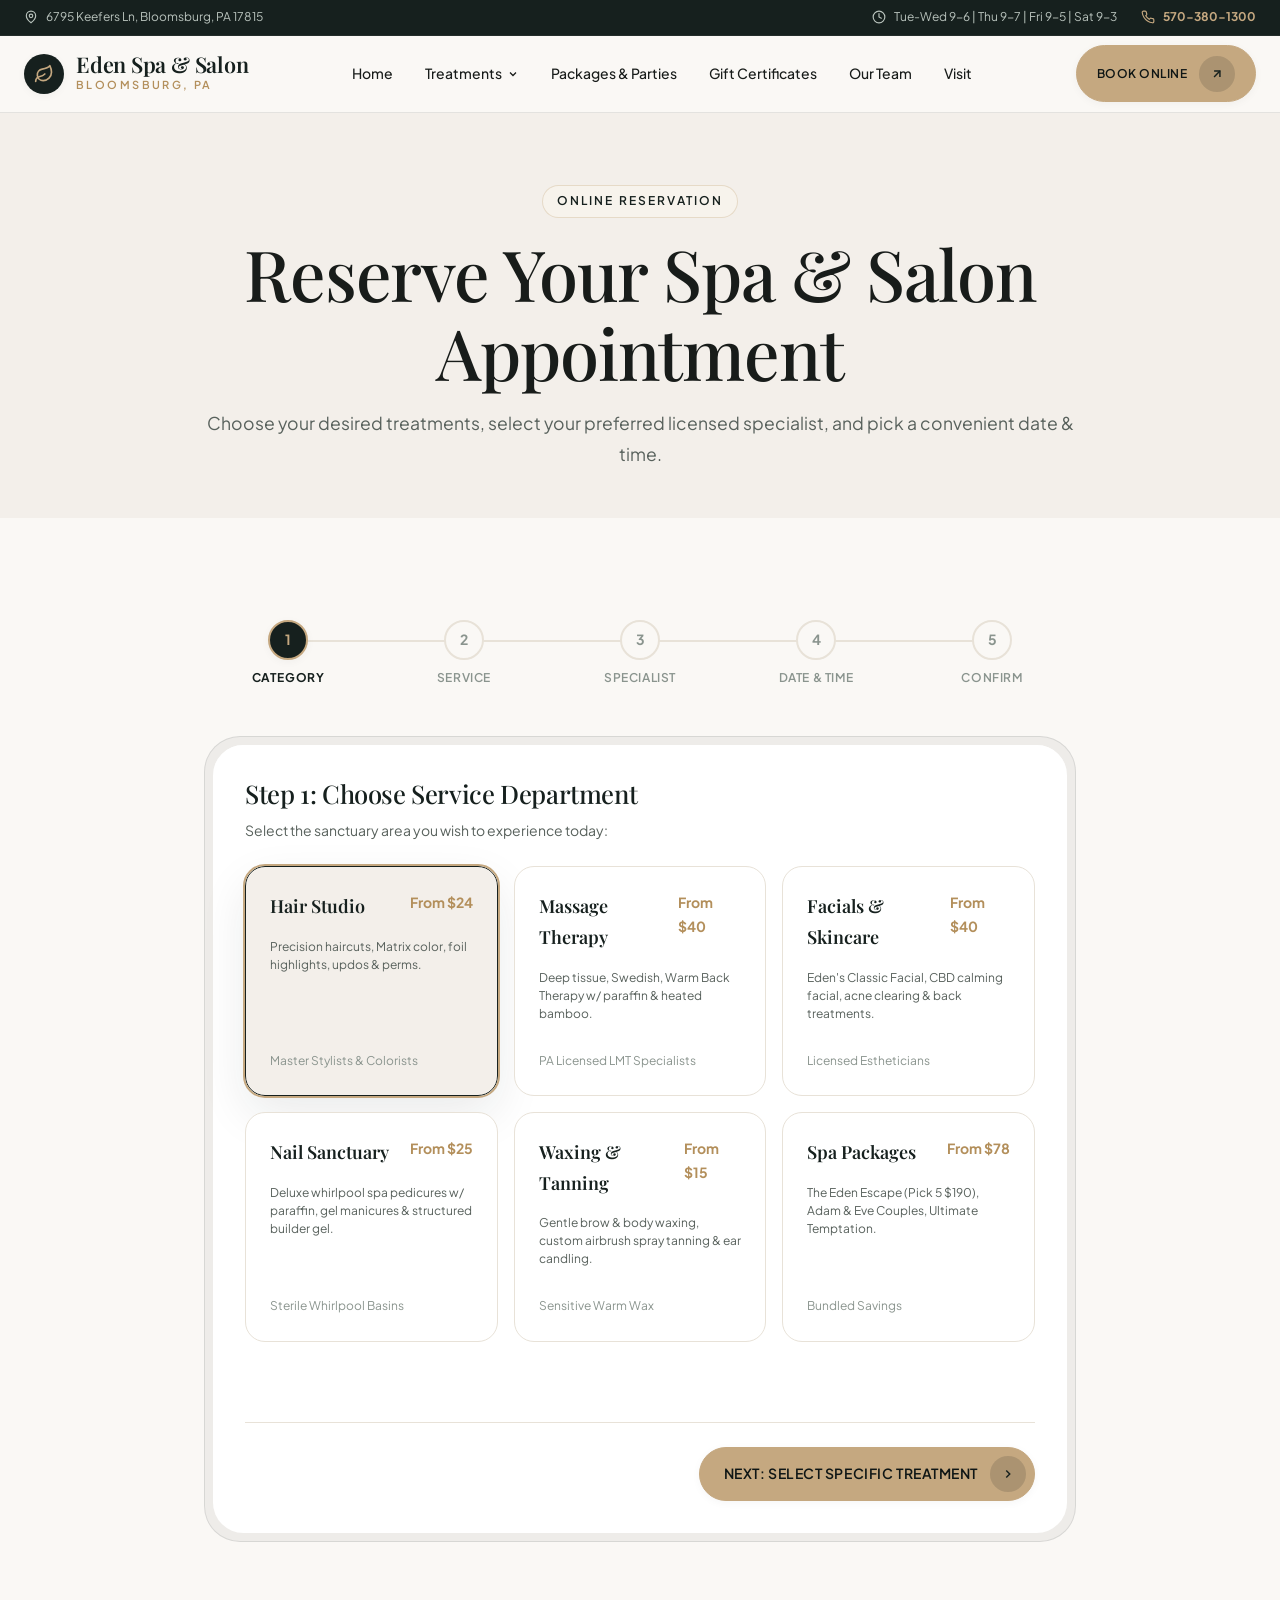
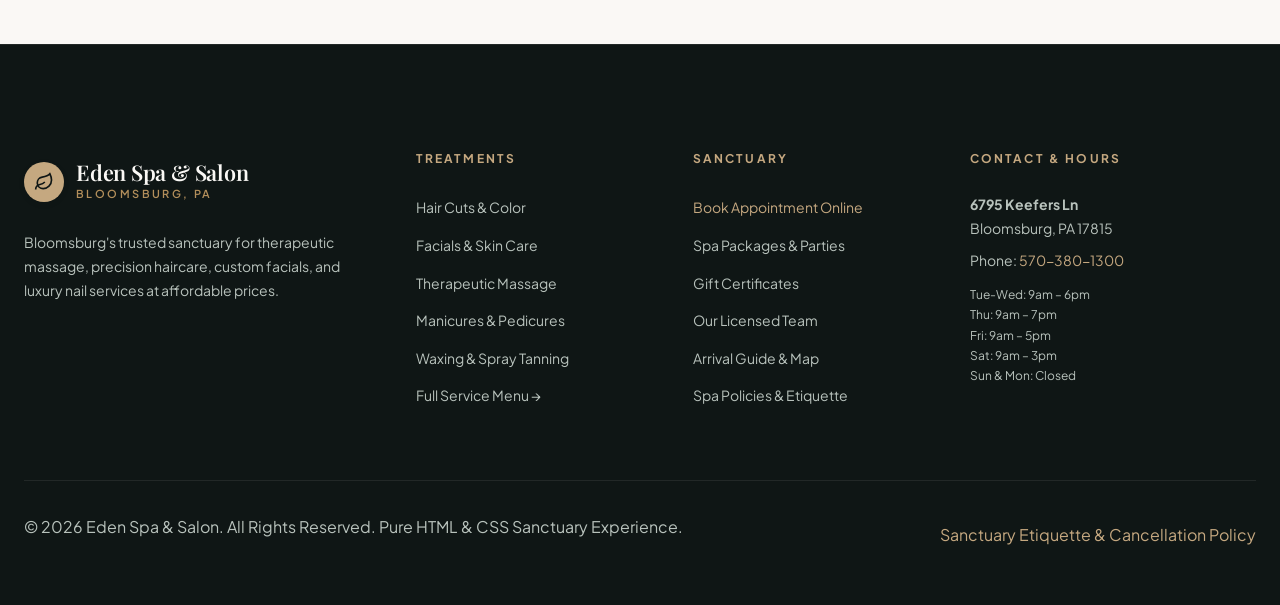
==== commit b5bfba9a: "Elevate packages and day retreats architecture inspired by editorial references" ====
--- a/book.html
+++ b/book.html
@@ -146,17 +146,17 @@
     <nav class="mobile-nav-list" aria-label="Mobile Navigation">
       <div class="mobile-nav-item"><a href="index.html">Home</a></div>
       <div class="mobile-nav-item"><a href="book.html" style="color: var(--color-gold); font-weight: 700;">Book an Appointment</a></div>
-      <div class="mobile-nav-item"><a href="treatments.html">Treatments Menu</a></div>
-      <div class="mobile-nav-item"><a href="hair.html">&mdash; Hair Artistry &amp; Color</a></div>
-      <div class="mobile-nav-item"><a href="skincare.html">&mdash; Skin Care &amp; Facials</a></div>
-      <div class="mobile-nav-item"><a href="massage.html">&mdash; Therapeutic Massage</a></div>
-      <div class="mobile-nav-item"><a href="nails.html">&mdash; Nail Care &amp; Pedicures</a></div>
-      <div class="mobile-nav-item"><a href="waxing-tanning.html">&mdash; Waxing &amp; Spray Tanning</a></div>
+      <div class="mobile-nav-item"><a href="treatments.html">All Treatments &amp; Rates</a></div>
+      <div class="mobile-nav-item"><a href="hair.html">Hair Studio &amp; Color</a></div>
+      <div class="mobile-nav-item"><a href="skincare.html">Skin Care &amp; Facials</a></div>
+      <div class="mobile-nav-item"><a href="massage.html">Therapeutic Massage</a></div>
+      <div class="mobile-nav-item"><a href="nails.html">Nail Care &amp; Pedicures</a></div>
+      <div class="mobile-nav-item"><a href="waxing-tanning.html">Waxing &amp; Spray Tanning</a></div>
       <div class="mobile-nav-item"><a href="packages-parties.html">Packages &amp; Parties</a></div>
       <div class="mobile-nav-item"><a href="gift-certificates.html">Gift Certificates</a></div>
       <div class="mobile-nav-item"><a href="team.html">Our Team</a></div>
-      <div class="mobile-nav-item"><a href="visit.html">Visit &amp; Location</a></div>
-      <div class="mobile-nav-item"><a href="etiquette.html">Sanctuary Etiquette</a></div>
+      <div class="mobile-nav-item"><a href="visit.html">Directions &amp; Parking</a></div>
+      <div class="mobile-nav-item"><a href="etiquette.html">Spa Policies &amp; Etiquette</a></div>
     </nav>
     <div style="margin-top: var(--space-xl);">
       <a href="tel:5703801300" class="btn btn-primary" style="width: 100%;">
@@ -171,7 +171,7 @@
     <section class="section section-subtle" style="padding-top: var(--space-3xl); padding-bottom: var(--space-2xl);">
       <div class="container container-narrow text-center">
         <div class="eyebrow">Online Reservation</div>
-        <h1>Reserve Your Sanctuary Moment</h1>
+        <h1>Reserve Your Spa &amp; Salon Appointment</h1>
         <p class="lead" style="margin-top: var(--space-md);">
           Choose your desired treatments, select your preferred licensed specialist, and pick a convenient date &amp; time.
         </p>
@@ -581,41 +581,101 @@
           <div class="wizard-panel wizard-panel-4">
             <div class="double-bezel">
               <div class="double-bezel-inner">
-                <h3 style="margin-bottom: var(--space-xs); color: var(--color-forest);">Step 4: Pick Preferred Date &amp; Time Slot</h3>
-                <p style="font-size: var(--text-sm); color: var(--color-text-secondary); margin-bottom: var(--space-lg);">
-                  Our salon operates Tuesday through Saturday (Closed Sun &amp; Mon):
-                </p>
-
-                <div style="margin-bottom: var(--space-lg);">
-                  <label for="booking-date" style="display: block; font-size: var(--text-sm); font-weight: 600; color: var(--color-forest); margin-bottom: var(--space-xs);">Select Date:</label>
-                  <input type="date" id="booking-date" class="form-input" style="max-width: 320px; background-color: var(--color-cream-card);" required>
+                <div class="section-title-wrap" style="text-align: left; margin-bottom: var(--space-md);">
+                  <div class="eyebrow">Step 4</div>
+                  <h3 style="margin-bottom: var(--space-xs); color: var(--color-forest);">Select Preferred Date &amp; Arrival Window</h3>
+                  <p style="font-size: var(--text-sm); color: var(--color-text-secondary); margin-bottom: 0;">
+                    Please pick an upcoming date (Tue&ndash;Sat). Available arrival windows automatically conform to our operating hours.
+                  </p>
                 </div>
 
-                <div>
-                  <span style="display: block; font-size: var(--text-sm); font-weight: 600; color: var(--color-forest); margin-bottom: var(--space-xs);">Available Arrival Windows:</span>
-                  <div class="slot-grid">
-                    <label class="slot-label"><input type="radio" name="booking-time" value="09:00 AM" class="slot-input" checked><div class="slot-box">09:00 AM</div></label>
-                    <label class="slot-label"><input type="radio" name="booking-time" value="10:30 AM" class="slot-input"><div class="slot-box">10:30 AM</div></label>
-                    <label class="slot-label"><input type="radio" name="booking-time" value="12:00 PM" class="slot-input"><div class="slot-box">12:00 PM</div></label>
-                    <label class="slot-label"><input type="radio" name="booking-time" value="01:30 PM" class="slot-input"><div class="slot-box">01:30 PM</div></label>
-                    <label class="slot-label"><input type="radio" name="booking-time" value="03:00 PM" class="slot-input"><div class="slot-box">03:00 PM</div></label>
-                    <label class="slot-label"><input type="radio" name="booking-time" value="04:30 PM" class="slot-input"><div class="slot-box">04:30 PM</div></label>
-                    <label class="slot-label"><input type="radio" name="booking-time" value="06:00 PM (Thu)" class="slot-input"><div class="slot-box">06:00 PM</div></label>
+                <div style="margin-bottom: var(--space-lg); max-width: 420px;">
+                  <label for="booking-date" style="display: block; font-size: var(--text-sm); font-weight: 700; color: var(--color-forest); margin-bottom: var(--space-xs);">
+                    Select Date (Past dates disabled):
+                  </label>
+                  <input type="date" id="booking-date" class="form-input" style="background-color: var(--color-cream-card); font-weight: 600; font-size: var(--text-base);" required>
+                  <div id="date-validation-message" style="margin-top: var(--space-xs); font-size: var(--text-xs); color: var(--color-text-muted);">
+                    Select any Tuesday through Saturday
                   </div>
                 </div>
 
-                <div style="margin-top: var(--space-lg); background-color: var(--color-cream-subtle); padding: var(--space-md); border-radius: var(--radius-md); font-size: var(--text-xs); color: var(--color-text-secondary);">
-                  <strong>Operating Hours Note:</strong> Tue-Wed 9am-6pm &bull; Thu 9am-7pm &bull; Fri 9am-5pm &bull; Sat 9am-3pm. Same-day appointments may also be reserved by calling <strong>570-380-1300</strong>.
+                <!-- Dynamic Day Hours Badge -->
+                <div id="day-hours-banner" style="display: flex; align-items: center; gap: 8px; background-color: var(--color-cream-subtle); border-left: 3px solid var(--color-gold); padding: var(--space-md); border-radius: 0 var(--radius-sm) var(--radius-sm) 0; margin-bottom: var(--space-xl); font-size: var(--text-xs); color: var(--color-forest);">
+                  <svg width="16" height="16" viewBox="0 0 24 24" fill="none" stroke="currentColor" stroke-width="2"><circle cx="12" cy="12" r="10"/><polyline points="12 6 12 12 16 14"/></svg>
+                  <span id="day-hours-text"><strong>Spa Working Hours:</strong> Tue-Wed 9am-6pm | Thu 9am-7pm | Fri 9am-5pm | Sat 9am-3pm (Closed Sun &amp; Mon)</span>
+                </div>
+
+                <div>
+                  <span style="display: block; font-size: var(--text-sm); font-weight: 700; color: var(--color-forest); margin-bottom: var(--space-sm);">
+                    Available Arrival Windows for Selected Date:
+                  </span>
+                  <div class="slot-grid" id="time-slots-container">
+                    <label class="slot-label" data-time="09:00 AM" data-days="2,3,4,5,6">
+                      <input type="radio" name="booking-time" value="09:00 AM" class="slot-input" checked>
+                      <div class="slot-box">
+                        <div style="font-weight: 700;">09:00 AM</div>
+                        <div style="font-size: 0.65rem; color: var(--color-text-muted);">Morning Open</div>
+                      </div>
+                    </label>
+
+                    <label class="slot-label" data-time="10:30 AM" data-days="2,3,4,5,6">
+                      <input type="radio" name="booking-time" value="10:30 AM" class="slot-input">
+                      <div class="slot-box">
+                        <div style="font-weight: 700;">10:30 AM</div>
+                        <div style="font-size: 0.65rem; color: var(--color-text-muted);">Mid-Morning</div>
+                      </div>
+                    </label>
+
+                    <label class="slot-label" data-time="12:00 PM" data-days="2,3,4,5,6">
+                      <input type="radio" name="booking-time" value="12:00 PM" class="slot-input">
+                      <div class="slot-box">
+                        <div style="font-weight: 700;">12:00 PM</div>
+                        <div style="font-size: 0.65rem; color: var(--color-text-muted);">Mid-Day</div>
+                      </div>
+                    </label>
+
+                    <label class="slot-label" data-time="01:30 PM" data-days="2,3,4,5,6">
+                      <input type="radio" name="booking-time" value="01:30 PM" class="slot-input">
+                      <div class="slot-box">
+                        <div style="font-weight: 700;">01:30 PM</div>
+                        <div style="font-size: 0.65rem; color: var(--color-text-muted);">Early Afternoon</div>
+                      </div>
+                    </label>
+
+                    <label class="slot-label" data-time="03:00 PM" data-days="2,3,4,5">
+                      <input type="radio" name="booking-time" value="03:00 PM" class="slot-input">
+                      <div class="slot-box">
+                        <div style="font-weight: 700;">03:00 PM</div>
+                        <div style="font-size: 0.65rem; color: var(--color-text-muted);">Afternoon</div>
+                      </div>
+                    </label>
+
+                    <label class="slot-label" data-time="04:30 PM" data-days="2,3,4">
+                      <input type="radio" name="booking-time" value="04:30 PM" class="slot-input">
+                      <div class="slot-box">
+                        <div style="font-weight: 700;">04:30 PM</div>
+                        <div style="font-size: 0.65rem; color: var(--color-text-muted);">Late Afternoon</div>
+                      </div>
+                    </label>
+
+                    <label class="slot-label" data-time="05:30 PM" data-days="4">
+                      <input type="radio" name="booking-time" value="05:30 PM" class="slot-input">
+                      <div class="slot-box">
+                        <div style="font-weight: 700;">05:30 PM</div>
+                        <div style="font-size: 0.65rem; color: var(--color-gold-hover);">Thu Evening</div>
+                      </div>
+                    </label>
+                  </div>
                 </div>
 
                 <div class="wizard-nav-actions">
                   <label for="step3" class="btn btn-outline">
                     &larr; Back to Specialists
                   </label>
-                  <label for="step5" class="btn btn-primary btn-nested">
+                  <label for="step5" class="btn btn-primary btn-nested" id="btn-to-step5">
                     <span>Next: Review &amp; Client Details</span>
                     <span class="btn-icon-pod">
-                      <svg width="14" height="14" viewBox="0 0 24 24" fill="none" stroke="currentColor" stroke-width="2.5"><path d="m9 18 6-6-6-6"/></svg>
+                      <svg width="14" height="14" viewBox="0 0 24 24" fill="none" stroke="currentColor" stroke-width="2.5"><polyline points="9 18 15 12 9 6"/></svg>
                     </span>
                   </label>
                 </div>
@@ -710,7 +770,7 @@
                           <svg width="12" height="12" viewBox="0 0 24 24" fill="none" stroke="currentColor" stroke-width="2"><path d="M11 20A7 7 0 0 1 9.8 6.1C15.5 5 17 4.48 19 2c1 2 2 4.18 2 8 0 5.5-4.78 10-10 10Z"/></svg>
                           Selected Service
                         </span>
-                        <span class="ticket-item-value">Selected in Step 2</span>
+                        <span class="ticket-item-value" id="ticket-service">60m Therapeutic Massage</span>
                       </div>
 
                       <div class="ticket-item-row">
@@ -718,7 +778,7 @@
                           <svg width="12" height="12" viewBox="0 0 24 24" fill="none" stroke="currentColor" stroke-width="2"><path d="M19 21v-2a4 4 0 0 0-4-4H9a4 4 0 0 0-4 4v2"/><circle cx="12" cy="7" r="4"/></svg>
                           Specialist
                         </span>
-                        <span class="ticket-item-value">Licensed Specialist of Choice</span>
+                        <span class="ticket-item-value" id="ticket-specialist">Licensed Specialist</span>
                       </div>
 
                       <div class="ticket-item-row">
@@ -726,7 +786,7 @@
                           <svg width="12" height="12" viewBox="0 0 24 24" fill="none" stroke="currentColor" stroke-width="2"><rect width="18" height="18" x="3" y="4" rx="2" ry="2"/><line x1="16" y1="2" x2="16" y2="6"/><line x1="8" y1="2" x2="8" y2="6"/><line x1="3" y1="10" x2="21" y2="10"/></svg>
                           Arrival Window
                         </span>
-                        <span class="ticket-item-value">Selected Slot &bull; Tue&ndash;Sat</span>
+                        <span class="ticket-item-value" id="ticket-datetime" style="color: var(--color-gold);">Tue, Aug 25 @ 09:00 AM</span>
                       </div>
 
                       <div class="ticket-item-row">
@@ -750,7 +810,7 @@
                           <div class="ticket-total-label">Estimated Service Total</div>
                           <div style="font-size: 0.6875rem; color: rgba(250, 248, 245, 0.5);">Zero hidden facility or linen fees</div>
                         </div>
-                        <div class="ticket-total-price">Published Rates</div>
+                        <div class="ticket-total-price" id="ticket-price">$75.00</div>
                       </div>
 
                       <div class="ticket-trust-badges">
@@ -917,5 +977,160 @@
     </a>
   </div>
 
+  <!-- CLIENT-SIDE VALIDATION & OPERATING HOURS CONFORMANCE SCRIPT -->
+  <script>
+    (function() {
+      const dateInput = document.getElementById('booking-date');
+      const dayHoursBanner = document.getElementById('day-hours-text');
+      const dateValidationMsg = document.getElementById('date-validation-message');
+      const timeSlots = document.querySelectorAll('#time-slots-container .slot-label');
+      const btnToStep5 = document.getElementById('btn-to-step5');
+
+      if (!dateInput) return;
+
+      // 1. Disable past dates: min = TODAY (YYYY-MM-DD)
+      const now = new Date();
+      const pad = (n) => String(n).padStart(2, '0');
+      const todayStr = now.getFullYear() + '-' + pad(now.getMonth() + 1) + '-' + pad(now.getDate());
+      dateInput.min = todayStr;
+
+      // 2. Set default date: if today is Sun(0) or Mon(1), advance to next upcoming Tuesday
+      let defaultDate = new Date();
+      const curDay = defaultDate.getDay();
+      if (curDay === 0) { // Sunday -> +2 days = Tuesday
+        defaultDate.setDate(defaultDate.getDate() + 2);
+      } else if (curDay === 1) { // Monday -> +1 day = Tuesday
+        defaultDate.setDate(defaultDate.getDate() + 1);
+      }
+      dateInput.value = defaultDate.getFullYear() + '-' + pad(defaultDate.getMonth() + 1) + '-' + pad(defaultDate.getDate());
+
+      // 3. Operating Hours and Time Slots Conformance
+      function updateSchedule() {
+        const val = dateInput.value;
+        if (!val) return;
+
+        const parts = val.split('-');
+        const pickedYear = parseInt(parts[0], 10);
+        const pickedMonth = parseInt(parts[1], 10) - 1;
+        const pickedDay = parseInt(parts[2], 10);
+        const pickedDate = new Date(pickedYear, pickedMonth, pickedDay);
+
+        const todayStart = new Date(now.getFullYear(), now.getMonth(), now.getDate());
+
+        // Past date prevention safeguard
+        if (pickedDate < todayStart) {
+          dateInput.value = todayStr;
+          return updateSchedule();
+        }
+
+        const dayOfWeek = pickedDate.getDay(); // 0: Sun, 1: Mon, 2: Tue, 3: Wed, 4: Thu, 5: Fri, 6: Sat
+        let isClosed = false;
+        let bannerHTML = '';
+        let statusMsg = '';
+
+        if (dayOfWeek === 0 || dayOfWeek === 1) {
+          // Sunday or Monday -> Closed
+          isClosed = true;
+          bannerHTML = '<strong style="color: #c92a2a;">Notice:</strong> Eden Spa is closed on Sundays and Mondays. Please select a Tuesday through Saturday date.';
+          statusMsg = '<span style="color: #c92a2a; font-weight: 700;">⚠ Spa is closed on ' + (dayOfWeek === 0 ? 'Sundays' : 'Mondays') + '. Please select a Tue&ndash;Sat date.</span>';
+        } else if (dayOfWeek === 6) {
+          // Saturday: 9:00 AM - 3:00 PM (4 slots: 9am, 10:30am, 12pm, 1:30pm)
+          bannerHTML = '<strong>Saturday Hours:</strong> 9:00 AM &ndash; 3:00 PM (4 arrival windows available)';
+          statusMsg = '<span style="color: var(--color-forest); font-weight: 600;">✓ Saturday Hours (9:00 AM &ndash; 3:00 PM)</span>';
+        } else if (dayOfWeek === 5) {
+          // Friday: 9:00 AM - 5:00 PM (5 slots: 9am, 10:30am, 12pm, 1:30pm, 3:00pm)
+          bannerHTML = '<strong>Friday Hours:</strong> 9:00 AM &ndash; 5:00 PM (5 arrival windows available)';
+          statusMsg = '<span style="color: var(--color-forest); font-weight: 600;">✓ Friday Hours (9:00 AM &ndash; 5:00 PM)</span>';
+        } else if (dayOfWeek === 4) {
+          // Thursday: 9:00 AM - 7:00 PM (Extended Evening, 7 slots)
+          bannerHTML = '<strong>Thursday Extended Hours:</strong> 9:00 AM &ndash; 7:00 PM (7 arrival windows available)';
+          statusMsg = '<span style="color: var(--color-forest); font-weight: 600;">✓ Thursday Evening Hours (9:00 AM &ndash; 7:00 PM)</span>';
+        } else {
+          // Tuesday & Wednesday: 9:00 AM - 6:00 PM (6 slots)
+          bannerHTML = '<strong>Tuesday/Wednesday Hours:</strong> 9:00 AM &ndash; 6:00 PM (6 arrival windows available)';
+          statusMsg = '<span style="color: var(--color-forest); font-weight: 600;">✓ Weekday Hours (9:00 AM &ndash; 6:00 PM)</span>';
+        }
+
+        if (dayHoursBanner) dayHoursBanner.innerHTML = bannerHTML;
+        if (dateValidationMsg) dateValidationMsg.innerHTML = statusMsg;
+
+        // Filter valid slot radios according to data-days
+        let firstActiveSlotFound = false;
+        timeSlots.forEach(slot => {
+          const daysAttr = slot.getAttribute('data-days');
+          const daysList = daysAttr ? daysAttr.split(',').map(Number) : [];
+          const input = slot.querySelector('input');
+
+          if (isClosed || !daysList.includes(dayOfWeek)) {
+            slot.classList.add('slot-disabled');
+            if (input) {
+              input.disabled = true;
+              if (input.checked) input.checked = false;
+            }
+          } else {
+            slot.classList.remove('slot-disabled');
+            if (input) {
+              input.disabled = false;
+              if (!firstActiveSlotFound && !document.querySelector('input[name="booking-time"]:checked:not(:disabled)')) {
+                input.checked = true;
+                firstActiveSlotFound = true;
+              }
+            }
+          }
+        });
+
+        updateSummaryTicket();
+      }
+
+      // 4. Synchronize Live Reservation Ticket in Step 5
+      function updateSummaryTicket() {
+        // Service & Price
+        const serviceInput = document.querySelector('input[name="selected-service"]:checked');
+        const ticketService = document.getElementById('ticket-service');
+        const ticketPrice = document.getElementById('ticket-price');
+        if (serviceInput && ticketService && ticketPrice) {
+          const val = serviceInput.value;
+          const parts = val.split(' - ');
+          ticketService.textContent = parts[0] || val;
+          ticketPrice.textContent = parts[1] || 'Published Rates';
+        }
+
+        // Specialist
+        const specialistInput = document.querySelector('input[name="selected-specialist"]:checked');
+        const ticketSpecialist = document.getElementById('ticket-specialist');
+        if (specialistInput && ticketSpecialist) {
+          const sVal = specialistInput.value;
+          const nameOnly = sVal.split(' (')[0];
+          ticketSpecialist.textContent = nameOnly || 'Licensed Specialist';
+        }
+
+        // Date & Arrival Window
+        const ticketDateTime = document.getElementById('ticket-datetime');
+        const timeInput = document.querySelector('input[name="booking-time"]:checked');
+        if (ticketDateTime && dateInput.value) {
+          const parts = dateInput.value.split('-');
+          const d = new Date(parseInt(parts[0], 10), parseInt(parts[1], 10) - 1, parseInt(parts[2], 10));
+          const days = ['Sun', 'Mon', 'Tue', 'Wed', 'Thu', 'Fri', 'Sat'];
+          const months = ['Jan', 'Feb', 'Mar', 'Apr', 'May', 'Jun', 'Jul', 'Aug', 'Sep', 'Oct', 'Nov', 'Dec'];
+          const formatted = days[d.getDay()] + ', ' + months[d.getMonth()] + ' ' + d.getDate();
+          const timeVal = timeInput ? timeInput.value : '09:00 AM';
+          ticketDateTime.textContent = formatted + ' @ ' + timeVal;
+        }
+      }
+
+      dateInput.addEventListener('change', updateSchedule);
+      dateInput.addEventListener('input', updateSchedule);
+
+      document.querySelectorAll('input[name="selected-service"], input[name="selected-specialist"], input[name="booking-time"]').forEach(el => {
+        el.addEventListener('change', updateSummaryTicket);
+      });
+
+      // Initial execution on page load
+      updateSchedule();
+      updateSummaryTicket();
+    })();
+  </script>
+
 </body>
 </html>
+
--- a/styles.css
+++ b/styles.css
@@ -586,10 +586,11 @@
 
 .nav-container {
   display: flex;
-  align-items: center;
+  align-items: stretch;
   justify-content: space-between;
-  padding-top: var(--space-md);
-  padding-bottom: var(--space-md);
+  padding-top: 0;
+  padding-bottom: 0;
+  min-height: 4.75rem;
 }
 
 .brand-logo {
@@ -597,6 +598,7 @@
   align-items: center;
   gap: var(--space-sm);
   text-decoration: none;
+  padding: 0.75rem 0;
 }
 
 .brand-symbol {
@@ -636,7 +638,7 @@
 /* Nav Menu Items */
 .nav-links {
   display: none;
-  align-items: center;
+  align-items: stretch;
   gap: var(--space-xl);
 }
 
@@ -648,7 +650,10 @@
 
 .nav-item {
   position: relative;
-}
+  display: flex;
+  align-items: center;
+}
+
 
 .nav-link {
   font-size: var(--text-sm);
@@ -1657,6 +1662,8 @@
    -------------------------------------------------------------------------- */
 .nav-item-mega {
   position: static;
+  display: flex;
+  align-items: center;
 }
 
 .dropdown-mega {
@@ -1681,6 +1688,18 @@
   z-index: 999;
 }
 
+/* Invisible smooth hover bridge connecting nav item to mega dropdown */
+.dropdown-mega::before {
+  content: '';
+  position: absolute;
+  top: -24px;
+  left: 0;
+  right: 0;
+  height: 24px;
+  background: transparent;
+  pointer-events: auto;
+}
+
 .nav-item-mega:hover .dropdown-mega,
 .nav-item-mega:focus-within .dropdown-mega {
   opacity: 1;
@@ -1688,6 +1707,7 @@
   pointer-events: auto;
   transform: translateY(0);
 }
+
 
 .mega-container {
   max-width: 1320px;
@@ -2052,6 +2072,19 @@
   background-color: var(--color-forest);
   color: var(--color-gold);
   border-color: var(--color-forest);
+}
+
+.slot-label.slot-disabled {
+  opacity: 0.4;
+  pointer-events: none;
+  cursor: not-allowed;
+}
+
+.slot-label.slot-disabled .slot-box {
+  background-color: #ECEAE5;
+  border-color: #D6D2C9;
+  color: #9C9689;
+  text-decoration: line-through;
 }
 
 /* Wizard Navigation Button Pods */
@@ -3511,4 +3544,1473 @@
   }
 }
 
-
+/* --------------------------------------------------------------------------
+   25. HOMEPAGE EDITORIAL ARCHITECTURE (INSPIRATION / REFERENCE BLUEPRINT)
+   -------------------------------------------------------------------------- */
+
+/* Hero Category Pill Strip */
+.home-pill-strip {
+  display: flex;
+  gap: 0.5rem;
+  flex-wrap: wrap;
+  margin-top: var(--space-xl);
+  padding-top: var(--space-md);
+  border-top: 1px solid var(--color-forest-border);
+}
+
+.home-pill {
+  display: inline-flex;
+  align-items: center;
+  gap: 6px;
+  background-color: var(--color-cream-card);
+  border: 1px solid var(--color-forest-border);
+  padding: 0.4rem 0.85rem;
+  border-radius: var(--radius-full);
+  font-size: 0.75rem;
+  font-weight: 600;
+  color: var(--color-forest);
+  text-decoration: none;
+  transition: all var(--duration-fast) var(--ease-out);
+}
+
+.home-pill:hover {
+  background-color: var(--color-forest);
+  color: var(--color-gold);
+  border-color: var(--color-forest);
+  transform: translateY(-1px);
+}
+
+.home-pill-price {
+  font-weight: 700;
+  color: var(--color-gold-hover);
+}
+
+.home-pill:hover .home-pill-price {
+  color: var(--color-gold);
+}
+
+/* 4-Metric Proof Bar */
+.proof-metric-bar {
+  background-color: #141E1C;
+  color: #FAF8F5;
+  border-top: 1px solid rgba(197, 168, 128, 0.25);
+  border-bottom: 1px solid rgba(197, 168, 128, 0.25);
+  padding: var(--space-xl) 0;
+}
+
+.proof-metric-grid {
+  display: grid;
+  grid-template-columns: repeat(4, 1fr);
+  gap: var(--space-lg);
+}
+
+.proof-metric-item {
+  border-right: 1px solid rgba(255, 255, 255, 0.08);
+  padding-right: var(--space-lg);
+}
+
+.proof-metric-item:last-child {
+  border-right: none;
+  padding-right: 0;
+}
+
+.proof-metric-num {
+  font-family: var(--font-serif);
+  font-size: clamp(2rem, 3.5vw, 2.75rem);
+  font-weight: 700;
+  color: var(--color-gold);
+  line-height: 1;
+  margin-bottom: 0.35rem;
+}
+
+.proof-metric-label {
+  font-size: var(--text-xs);
+  font-weight: 700;
+  text-transform: uppercase;
+  letter-spacing: 0.08em;
+  color: #FAF8F5;
+  margin-bottom: 0.25rem;
+}
+
+.proof-metric-sub {
+  font-size: 0.6875rem;
+  color: rgba(250, 248, 245, 0.6);
+  line-height: 1.4;
+}
+
+/* Three Core Pillars Cards */
+.pillar-grid-3 {
+  display: grid;
+  grid-template-columns: repeat(3, 1fr);
+  gap: var(--space-xl);
+  margin-top: var(--space-2xl);
+}
+
+.pillar-card {
+  background-color: var(--color-cream-card);
+  border: 1px solid var(--color-forest-border);
+  border-top: 3px solid var(--color-gold);
+  border-radius: var(--radius-lg);
+  padding: var(--space-xl);
+  box-shadow: var(--shadow-sm);
+  transition: transform var(--duration-normal) var(--ease-out), box-shadow var(--duration-normal) var(--ease-out);
+}
+
+.pillar-card:hover {
+  transform: translateY(-4px);
+  box-shadow: var(--shadow-md);
+}
+
+.pillar-num {
+  font-family: var(--font-sans);
+  font-size: 0.6875rem;
+  font-weight: 700;
+  color: var(--color-gold-hover);
+  text-transform: uppercase;
+  letter-spacing: 0.14em;
+  margin-bottom: var(--space-sm);
+}
+
+.pillar-title {
+  font-family: var(--font-serif);
+  font-size: var(--text-xl);
+  font-weight: 700;
+  color: var(--color-forest);
+  margin-bottom: var(--space-xs);
+}
+
+.pillar-desc {
+  font-size: var(--text-sm);
+  color: var(--color-text-secondary);
+  line-height: 1.6;
+}
+
+/* Pure CSS Concern / Goal Navigator ("Start with what is bothering you.") */
+.concern-navigator-container {
+  margin-top: var(--space-2xl);
+}
+
+.concern-radio {
+  display: none;
+}
+
+.concern-layout-split {
+  display: grid;
+  grid-template-columns: 1.15fr 1fr;
+  gap: var(--space-2xl);
+  align-items: start;
+}
+
+.concern-list-menu {
+  display: flex;
+  flex-direction: column;
+  gap: 0.5rem;
+}
+
+.concern-tab-btn {
+  display: flex;
+  justify-content: space-between;
+  align-items: center;
+  background-color: var(--color-cream-card);
+  border: 1px solid var(--color-forest-border);
+  border-radius: var(--radius-md);
+  padding: 1.1rem 1.35rem;
+  cursor: pointer;
+  transition: all var(--duration-fast) var(--ease-out);
+  user-select: none;
+}
+
+.concern-tab-btn:hover {
+  background-color: #FFFFFF;
+  border-color: var(--color-gold);
+  transform: translateX(4px);
+}
+
+.concern-tab-title {
+  font-family: var(--font-serif);
+  font-size: var(--text-base);
+  font-weight: 600;
+  color: var(--color-forest);
+  display: flex;
+  align-items: center;
+  gap: 10px;
+}
+
+.concern-tab-meta {
+  font-size: 0.6875rem;
+  font-weight: 700;
+  text-transform: uppercase;
+  letter-spacing: 0.08em;
+  color: var(--color-gold-hover);
+  display: flex;
+  align-items: center;
+  gap: 6px;
+}
+
+/* Active State for Concern Tabs */
+#concern-1:checked ~ .concern-layout-split .concern-list-menu label[for="concern-1"],
+#concern-2:checked ~ .concern-layout-split .concern-list-menu label[for="concern-2"],
+#concern-3:checked ~ .concern-layout-split .concern-list-menu label[for="concern-3"],
+#concern-4:checked ~ .concern-layout-split .concern-list-menu label[for="concern-4"],
+#concern-5:checked ~ .concern-layout-split .concern-list-menu label[for="concern-5"],
+#concern-6:checked ~ .concern-layout-split .concern-list-menu label[for="concern-6"] {
+  background-color: #141E1C;
+  border-color: var(--color-gold);
+  box-shadow: 0 4px 15px rgba(20, 30, 28, 0.15);
+}
+
+#concern-1:checked ~ .concern-layout-split .concern-list-menu label[for="concern-1"] .concern-tab-title,
+#concern-2:checked ~ .concern-layout-split .concern-list-menu label[for="concern-2"] .concern-tab-title,
+#concern-3:checked ~ .concern-layout-split .concern-list-menu label[for="concern-3"] .concern-tab-title,
+#concern-4:checked ~ .concern-layout-split .concern-list-menu label[for="concern-4"] .concern-tab-title,
+#concern-5:checked ~ .concern-layout-split .concern-list-menu label[for="concern-5"] .concern-tab-title,
+#concern-6:checked ~ .concern-layout-split .concern-list-menu label[for="concern-6"] .concern-tab-title {
+  color: #FAF8F5;
+}
+
+#concern-1:checked ~ .concern-layout-split .concern-list-menu label[for="concern-1"] .concern-tab-meta,
+#concern-2:checked ~ .concern-layout-split .concern-list-menu label[for="concern-2"] .concern-tab-meta,
+#concern-3:checked ~ .concern-layout-split .concern-list-menu label[for="concern-3"] .concern-tab-meta,
+#concern-4:checked ~ .concern-layout-split .concern-list-menu label[for="concern-4"] .concern-tab-meta,
+#concern-5:checked ~ .concern-layout-split .concern-list-menu label[for="concern-5"] .concern-tab-meta,
+#concern-6:checked ~ .concern-layout-split .concern-list-menu label[for="concern-6"] .concern-tab-meta {
+  color: var(--color-gold);
+}
+
+/* Concern Display Panels */
+.concern-panel {
+  display: none;
+  background-color: var(--color-cream-card);
+  border: 1px solid var(--color-forest-border);
+  border-radius: var(--radius-xl);
+  padding: var(--space-xl);
+  box-shadow: var(--shadow-lg);
+  animation: fadeIn 250ms ease-out;
+}
+
+#concern-1:checked ~ .concern-layout-split .concern-panel-1,
+#concern-2:checked ~ .concern-layout-split .concern-panel-2,
+#concern-3:checked ~ .concern-layout-split .concern-panel-3,
+#concern-4:checked ~ .concern-layout-split .concern-panel-4,
+#concern-5:checked ~ .concern-layout-split .concern-panel-5,
+#concern-6:checked ~ .concern-layout-split .concern-panel-6 {
+  display: block;
+}
+
+.concern-panel-media {
+  width: 100%;
+  aspect-ratio: 16/10;
+  border-radius: var(--radius-md);
+  overflow: hidden;
+  margin-bottom: var(--space-md);
+}
+
+.concern-panel-media img {
+  width: 100%;
+  height: 100%;
+  object-fit: cover;
+}
+
+.concern-panel-header {
+  display: flex;
+  justify-content: space-between;
+  align-items: flex-start;
+  margin-bottom: var(--space-xs);
+}
+
+.concern-panel-title {
+  font-family: var(--font-serif);
+  font-size: var(--text-2xl);
+  font-weight: 700;
+  color: var(--color-forest);
+  margin-bottom: 0;
+}
+
+.concern-panel-price {
+  font-family: var(--font-serif);
+  font-size: var(--text-xl);
+  font-weight: 700;
+  color: var(--color-gold-hover);
+}
+
+.concern-panel-desc {
+  font-size: var(--text-sm);
+  color: var(--color-text-secondary);
+  line-height: 1.6;
+  margin-bottom: var(--space-md);
+}
+
+.concern-panel-checklist {
+  display: grid;
+  grid-template-columns: 1fr 1fr;
+  gap: 6px;
+  background-color: var(--color-cream-subtle);
+  border-radius: var(--radius-sm);
+  padding: var(--space-sm) var(--space-md);
+  font-size: 0.75rem;
+  color: var(--color-forest);
+  margin-bottom: var(--space-lg);
+}
+
+.concern-check-item {
+  display: flex;
+  align-items: center;
+  gap: 6px;
+  font-weight: 600;
+}
+
+.concern-check-item::before {
+  content: '✓';
+  color: var(--color-gold-hover);
+  font-weight: 700;
+}
+
+/* 4 Signature Therapies Spotlight Cards */
+.signature-spotlight-grid {
+  display: grid;
+  grid-template-columns: repeat(4, 1fr);
+  gap: var(--space-lg);
+  margin-top: var(--space-2xl);
+}
+
+.signature-card {
+  background-color: var(--color-cream-card);
+  border: 1px solid var(--color-forest-border);
+  border-radius: var(--radius-lg);
+  padding: var(--space-lg);
+  display: flex;
+  flex-direction: column;
+  transition: all var(--duration-normal) var(--ease-out);
+  box-shadow: var(--shadow-sm);
+}
+
+.signature-card:hover {
+  transform: translateY(-5px);
+  border-color: var(--color-gold);
+  box-shadow: var(--shadow-lg);
+}
+
+.signature-media {
+  width: 100%;
+  aspect-ratio: 4/3;
+  border-radius: var(--radius-md);
+  overflow: hidden;
+  margin-bottom: var(--space-md);
+}
+
+.signature-media img {
+  width: 100%;
+  height: 100%;
+  object-fit: cover;
+  transition: transform var(--duration-slow) var(--ease-out);
+}
+
+.signature-card:hover .signature-media img {
+  transform: scale(1.05);
+}
+
+.signature-badge {
+  font-size: 0.6875rem;
+  font-weight: 700;
+  text-transform: uppercase;
+  letter-spacing: 0.1em;
+  color: var(--color-gold-hover);
+  margin-bottom: 0.25rem;
+}
+
+.signature-title {
+  font-family: var(--font-serif);
+  font-size: var(--text-lg);
+  font-weight: 700;
+  color: var(--color-forest);
+  margin-bottom: 0.35rem;
+}
+
+.signature-desc {
+  font-size: var(--text-xs);
+  color: var(--color-text-secondary);
+  line-height: 1.5;
+  margin-bottom: var(--space-md);
+  flex-grow: 1;
+}
+
+.signature-footer {
+  display: flex;
+  justify-content: space-between;
+  align-items: center;
+  padding-top: var(--space-sm);
+  border-top: 1px solid var(--color-cream-border);
+}
+
+.signature-price {
+  font-family: var(--font-serif);
+  font-size: var(--text-base);
+  font-weight: 700;
+  color: var(--color-forest);
+}
+
+/* Master Rates Section (Dark Obsidian `#141E1C`) */
+.rates-snapshot-section {
+  background-color: #141E1C;
+  color: #FAF8F5;
+  padding: var(--space-4xl) 0;
+}
+
+.rates-directory-grid {
+  display: grid;
+  grid-template-columns: 1fr 1fr;
+  gap: var(--space-2xl);
+  margin-top: var(--space-2xl);
+}
+
+.rates-category-card {
+  background-color: rgba(255, 255, 255, 0.03);
+  border: 1px solid rgba(197, 168, 128, 0.2);
+  border-radius: var(--radius-lg);
+  padding: var(--space-xl);
+}
+
+.rates-category-title {
+  font-family: var(--font-serif);
+  font-size: var(--text-xl);
+  font-weight: 700;
+  color: var(--color-gold);
+  margin-bottom: var(--space-lg);
+  padding-bottom: var(--space-xs);
+  border-bottom: 1px solid rgba(197, 168, 128, 0.2);
+  display: flex;
+  justify-content: space-between;
+  align-items: center;
+}
+
+.rates-category-link {
+  font-family: var(--font-sans);
+  font-size: 0.6875rem;
+  text-transform: uppercase;
+  letter-spacing: 0.1em;
+  color: var(--color-cream-muted);
+  text-decoration: none;
+  transition: color var(--duration-fast) var(--ease-out);
+}
+
+.rates-category-link:hover {
+  color: var(--color-gold);
+}
+
+.rates-row-item {
+  display: flex;
+  justify-content: space-between;
+  align-items: baseline;
+  padding: 0.65rem 0;
+  border-bottom: 1px dashed rgba(255, 255, 255, 0.07);
+  font-size: var(--text-xs);
+}
+
+.rates-row-item:last-child {
+  border-bottom: none;
+}
+
+.rates-row-name {
+  color: #FAF8F5;
+  font-weight: 600;
+}
+
+.rates-row-meta {
+  color: rgba(250, 248, 245, 0.5);
+  font-size: 0.6875rem;
+  margin-left: 6px;
+}
+
+.rates-row-price {
+  color: var(--color-gold);
+  font-weight: 700;
+  font-family: var(--font-serif);
+  font-size: var(--text-sm);
+}
+
+/* 5-Step Experience Timeline */
+.journey-5-grid {
+  display: grid;
+  grid-template-columns: repeat(5, 1fr);
+  gap: var(--space-md);
+  margin-top: var(--space-2xl);
+}
+
+.journey-step-card {
+  background-color: var(--color-cream-card);
+  border: 1px solid var(--color-forest-border);
+  border-radius: var(--radius-md);
+  padding: var(--space-lg) var(--space-md);
+  position: relative;
+  transition: transform var(--duration-fast) var(--ease-out);
+}
+
+.journey-step-card:hover {
+  transform: translateY(-3px);
+  border-color: var(--color-gold);
+}
+
+.journey-step-num {
+  font-family: var(--font-sans);
+  font-size: 0.6875rem;
+  font-weight: 700;
+  color: var(--color-gold-hover);
+  text-transform: uppercase;
+  letter-spacing: 0.12em;
+  margin-bottom: var(--space-xs);
+}
+
+.journey-step-title {
+  font-family: var(--font-serif);
+  font-size: var(--text-base);
+  font-weight: 700;
+  color: var(--color-forest);
+  margin-bottom: 0.35rem;
+}
+
+.journey-step-desc {
+  font-size: 0.725rem;
+  color: var(--color-text-secondary);
+  line-height: 1.5;
+}
+
+/* 6-Photo Atmosphere Moodboard Gallery */
+.atmosphere-grid {
+  display: grid;
+  grid-template-columns: repeat(3, 1fr);
+  gap: var(--space-md);
+  margin-top: var(--space-2xl);
+}
+
+.atmosphere-item {
+  border-radius: var(--radius-lg);
+  overflow: hidden;
+  position: relative;
+  aspect-ratio: 4/3;
+  box-shadow: var(--shadow-sm);
+}
+
+.atmosphere-item img {
+  width: 100%;
+  height: 100%;
+  object-fit: cover;
+  transition: transform var(--duration-slow) var(--ease-out);
+}
+
+.atmosphere-item:hover img {
+  transform: scale(1.06);
+}
+
+.atmosphere-caption {
+  position: absolute;
+  bottom: 0;
+  left: 0;
+  right: 0;
+  padding: var(--space-md);
+  background: linear-gradient(to top, rgba(20, 30, 28, 0.85) 0%, transparent 100%);
+  color: #FAF8F5;
+  font-size: var(--text-xs);
+  font-weight: 600;
+}
+
+/* Responsive Breakpoints for Homepage Section 25 */
+@media (max-width: 1024px) {
+  .signature-spotlight-grid {
+    grid-template-columns: repeat(2, 1fr);
+  }
+  .journey-5-grid {
+    grid-template-columns: repeat(2, 1fr);
+  }
+  .atmosphere-grid {
+    grid-template-columns: repeat(2, 1fr);
+  }
+}
+
+@media (max-width: 768px) {
+  .proof-metric-grid {
+    grid-template-columns: repeat(2, 1fr);
+    gap: var(--space-md);
+  }
+  .proof-metric-item {
+    border-right: none;
+    border-bottom: 1px solid rgba(255, 255, 255, 0.08);
+    padding-bottom: var(--space-md);
+  }
+  .pillar-grid-3 {
+    grid-template-columns: 1fr;
+  }
+  .concern-layout-split {
+    grid-template-columns: 1fr;
+  }
+  .signature-spotlight-grid {
+    grid-template-columns: 1fr;
+  }
+  .rates-directory-grid {
+    grid-template-columns: 1fr;
+  }
+  .journey-5-grid {
+    grid-template-columns: 1fr;
+  }
+  .atmosphere-grid {
+    grid-template-columns: 1fr;
+  }
+}
+
+
+
+/* --------------------------------------------------------------------------
+   26. MASTER TREATMENTS DIRECTORY INDEX (ARUNA / EDITORIAL BLUEPRINT)
+   -------------------------------------------------------------------------- */
+.directory-hero {
+  position: relative;
+  background-color: #141E1C;
+  color: #FAF8F5;
+  padding: 5rem 0 4rem 0;
+  overflow: hidden;
+  border-bottom: 1px solid rgba(197, 168, 128, 0.2);
+}
+
+.directory-hero::before {
+  content: '';
+  position: absolute;
+  top: 0;
+  left: 0;
+  right: 0;
+  bottom: 0;
+  background: radial-gradient(circle at top right, rgba(197, 168, 128, 0.12) 0%, transparent 65%),
+              radial-gradient(circle at bottom left, rgba(34, 48, 44, 0.4) 0%, transparent 70%);
+  pointer-events: none;
+}
+
+.directory-hero-content {
+  position: relative;
+  z-index: 2;
+  max-width: 900px;
+}
+
+.directory-hero-title {
+  font-family: var(--font-serif);
+  font-size: clamp(2.5rem, 5.5vw, 4.2rem);
+  font-weight: 500;
+  color: #FAF8F5;
+  line-height: 1.08;
+  letter-spacing: -0.02em;
+  margin-bottom: var(--space-md);
+}
+
+.directory-hero-title em {
+  font-style: italic;
+  color: var(--color-gold);
+}
+
+.directory-hero-lead {
+  font-size: var(--text-lg);
+  color: rgba(250, 248, 245, 0.85);
+  line-height: 1.6;
+  max-width: 720px;
+  margin-bottom: var(--space-xl);
+}
+
+/* Sticky Category Filter Bar */
+.directory-filter-sticky {
+  position: sticky;
+  top: 4.75rem;
+  z-index: 90;
+  background-color: rgba(250, 248, 245, 0.95);
+  backdrop-filter: blur(12px);
+  -webkit-backdrop-filter: blur(12px);
+  border-bottom: 1px solid var(--color-forest-border);
+  padding: 0.85rem 0;
+  box-shadow: 0 4px 20px rgba(0, 0, 0, 0.04);
+}
+
+.directory-pill-list {
+  display: flex;
+  align-items: center;
+  gap: var(--space-xs);
+  overflow-x: auto;
+  scrollbar-width: none;
+  padding-bottom: 2px;
+}
+
+.directory-pill-list::-webkit-scrollbar {
+  display: none;
+}
+
+.directory-pill-link {
+  display: inline-flex;
+  align-items: center;
+  gap: 0.4rem;
+  padding: 0.55rem 1.1rem;
+  background-color: var(--color-cream-card);
+  border: 1px solid var(--color-cream-border);
+  border-radius: var(--radius-full);
+  font-size: var(--text-xs);
+  font-weight: 600;
+  color: var(--color-forest);
+  white-space: nowrap;
+  transition: all var(--duration-fast) var(--ease-out);
+  text-decoration: none;
+}
+
+.directory-pill-link:hover {
+  background-color: var(--color-forest);
+  color: #FAF8F5;
+  border-color: var(--color-forest);
+  transform: translateY(-1px);
+}
+
+.directory-pill-link.active {
+  background-color: var(--color-forest);
+  color: var(--color-gold);
+  border-color: var(--color-forest);
+}
+
+/* Department Editorial Block */
+.department-block {
+  padding: 4.5rem 0;
+  border-bottom: 1px solid var(--color-cream-border);
+  scroll-margin-top: 100px;
+}
+
+.department-block:nth-child(even) {
+  background-color: var(--color-cream-subtle);
+}
+
+.dept-header-split {
+  display: grid;
+  grid-template-columns: 1fr 1fr;
+  gap: var(--space-3xl);
+  align-items: center;
+  margin-bottom: var(--space-2xl);
+}
+
+.dept-header-split.reverse {
+  direction: rtl;
+}
+
+.dept-header-split.reverse > * {
+  direction: ltr;
+}
+
+.dept-media-frame {
+  position: relative;
+  border-radius: var(--radius-xl);
+  overflow: hidden;
+  box-shadow: var(--shadow-md);
+  aspect-ratio: 16 / 10;
+  border: 1px solid var(--color-cream-border);
+}
+
+.dept-media-frame img {
+  width: 100%;
+  height: 100%;
+  object-fit: cover;
+  transition: transform 600ms ease;
+}
+
+.dept-media-frame:hover img {
+  transform: scale(1.04);
+}
+
+.dept-info {
+  display: flex;
+  flex-direction: column;
+}
+
+.dept-tag {
+  display: inline-flex;
+  align-items: center;
+  gap: 0.4rem;
+  font-size: 0.6875rem;
+  font-weight: 700;
+  letter-spacing: 0.16em;
+  text-transform: uppercase;
+  color: var(--color-gold-hover);
+  margin-bottom: var(--space-xs);
+}
+
+.dept-title {
+  font-family: var(--font-serif);
+  font-size: clamp(2rem, 3.5vw, 2.75rem);
+  font-weight: 500;
+  color: var(--color-forest);
+  line-height: 1.15;
+  margin-bottom: var(--space-sm);
+}
+
+.dept-lead {
+  font-size: var(--text-base);
+  color: var(--color-text-secondary);
+  line-height: 1.6;
+  margin-bottom: var(--space-lg);
+}
+
+.dept-meta-bar {
+  display: flex;
+  align-items: center;
+  justify-content: space-between;
+  flex-wrap: wrap;
+  gap: var(--space-md);
+  padding: var(--space-md) var(--space-lg);
+  background-color: var(--color-cream-card);
+  border: 1px solid var(--color-cream-border);
+  border-radius: var(--radius-lg);
+}
+
+.dept-price-badge {
+  font-family: var(--font-serif);
+  font-size: var(--text-xl);
+  font-weight: 600;
+  color: var(--color-forest);
+}
+
+.dept-price-badge span {
+  font-size: var(--text-xs);
+  font-family: var(--font-sans);
+  color: var(--color-text-muted);
+  font-weight: 500;
+  text-transform: uppercase;
+  letter-spacing: 0.05em;
+  margin-left: 0.35rem;
+}
+
+/* Department Rates 2-Column Grid */
+.dept-rates-grid {
+  display: grid;
+  grid-template-columns: 1fr 1fr;
+  gap: var(--space-xl) var(--space-3xl);
+  margin-top: var(--space-xl);
+}
+
+.dept-rate-item {
+  display: flex;
+  justify-content: space-between;
+  align-items: baseline;
+  padding-bottom: 0.85rem;
+  border-bottom: 1px dashed var(--color-cream-border);
+  position: relative;
+}
+
+.dept-rate-info {
+  display: flex;
+  flex-direction: column;
+  padding-right: var(--space-md);
+}
+
+.dept-rate-name {
+  font-family: var(--font-serif);
+  font-size: var(--text-lg);
+  font-weight: 600;
+  color: var(--color-forest);
+  line-height: 1.3;
+}
+
+.dept-rate-sub {
+  font-size: var(--text-xs);
+  color: var(--color-text-muted);
+  margin-top: 0.2rem;
+  line-height: 1.4;
+}
+
+.dept-rate-price {
+  font-family: var(--font-serif);
+  font-size: 1.15rem;
+  font-weight: 700;
+  color: var(--color-forest);
+  white-space: nowrap;
+}
+
+/* Combination Showcase (Two services. One afternoon at Eden.) */
+.combo-section {
+  background-color: var(--color-cream-subtle);
+  padding: 5rem 0;
+  border-bottom: 1px solid var(--color-cream-border);
+}
+
+.combo-grid {
+  display: grid;
+  grid-template-columns: repeat(3, 1fr);
+  gap: var(--space-xl);
+  margin-top: var(--space-2xl);
+}
+
+.combo-card {
+  background-color: var(--color-cream-card);
+  border: 1px solid var(--color-cream-border);
+  border-radius: var(--radius-xl);
+  overflow: hidden;
+  box-shadow: var(--shadow-sm);
+  display: flex;
+  flex-direction: column;
+  transition: all var(--duration-normal) var(--ease-out);
+}
+
+.combo-card:hover {
+  transform: translateY(-4px);
+  box-shadow: var(--shadow-xl);
+  border-color: var(--color-gold);
+}
+
+.combo-media {
+  aspect-ratio: 16 / 9;
+  overflow: hidden;
+  position: relative;
+}
+
+.combo-media img {
+  width: 100%;
+  height: 100%;
+  object-fit: cover;
+  transition: transform 500ms ease;
+}
+
+.combo-card:hover .combo-media img {
+  transform: scale(1.05);
+}
+
+.combo-content {
+  padding: var(--space-xl);
+  display: flex;
+  flex-direction: column;
+  flex-grow: 1;
+}
+
+.combo-badge {
+  font-size: 0.6875rem;
+  font-weight: 700;
+  letter-spacing: 0.14em;
+  text-transform: uppercase;
+  color: var(--color-gold-hover);
+  margin-bottom: var(--space-xs);
+}
+
+.combo-title {
+  font-family: var(--font-serif);
+  font-size: var(--text-xl);
+  font-weight: 600;
+  color: var(--color-forest);
+  margin-bottom: var(--space-xs);
+}
+
+.combo-desc {
+  font-size: var(--text-sm);
+  color: var(--color-text-secondary);
+  line-height: 1.55;
+  margin-bottom: var(--space-lg);
+  flex-grow: 1;
+}
+
+.combo-footer {
+  display: flex;
+  justify-content: space-between;
+  align-items: center;
+  padding-top: var(--space-md);
+  border-top: 1px solid var(--color-cream-border);
+}
+
+.combo-price {
+  font-family: var(--font-serif);
+  font-size: 1.35rem;
+  font-weight: 700;
+  color: var(--color-forest);
+}
+
+.combo-save {
+  font-size: var(--text-xs);
+  font-weight: 600;
+  color: #2D6A4F;
+  background: rgba(45, 106, 79, 0.1);
+  padding: 0.2rem 0.5rem;
+  border-radius: var(--radius-sm);
+}
+
+/* Pricing Policy Bar (3 Pillars) */
+.pricing-policy-bar {
+  background-color: #141E1C;
+  color: #FAF8F5;
+  padding: 3.5rem 0;
+}
+
+.pricing-policy-grid {
+  display: grid;
+  grid-template-columns: repeat(3, 1fr);
+  gap: var(--space-2xl);
+}
+
+.policy-item {
+  display: flex;
+  flex-direction: column;
+}
+
+.policy-num {
+  font-family: var(--font-serif);
+  font-size: var(--text-lg);
+  font-weight: 600;
+  color: var(--color-gold);
+  margin-bottom: var(--space-xs);
+}
+
+.policy-title {
+  font-family: var(--font-serif);
+  font-size: var(--text-xl);
+  font-weight: 500;
+  color: #FAF8F5;
+  margin-bottom: var(--space-xs);
+}
+
+.policy-desc {
+  font-size: var(--text-sm);
+  color: rgba(250, 248, 245, 0.75);
+  line-height: 1.55;
+}
+
+/* Responsive adjustments for Section 26 */
+@media (max-width: 1024px) {
+  .dept-header-split,
+  .dept-header-split.reverse {
+    grid-template-columns: 1fr;
+    gap: var(--space-xl);
+    direction: ltr;
+  }
+  .dept-rates-grid {
+    grid-template-columns: 1fr;
+    gap: var(--space-md);
+  }
+  .combo-grid {
+    grid-template-columns: 1fr;
+  }
+  .pricing-policy-grid {
+    grid-template-columns: 1fr;
+    gap: var(--space-xl);
+  }
+}
+
+/* ==========================================================================
+   27. ELEVATED PACKAGES & DAY RETREATS ARCHITECTURE
+   ========================================================================== */
+
+/* Package Hero Guarantee Callout Box */
+.package-guarantee-box {
+  background-color: var(--color-cream-card);
+  border: 1px solid rgba(197, 168, 128, 0.35);
+  border-left: 3px solid var(--color-gold);
+  border-radius: var(--radius-lg);
+  padding: 1.15rem 1.35rem;
+  margin-top: var(--space-xl);
+  box-shadow: var(--shadow-sm);
+}
+
+.package-guarantee-title {
+  font-family: var(--font-serif);
+  font-size: var(--text-sm);
+  font-weight: 600;
+  color: var(--color-forest);
+  margin-bottom: 0.25rem;
+  display: flex;
+  align-items: center;
+  gap: 0.5rem;
+}
+
+.package-guarantee-text {
+  font-size: 0.8rem;
+  color: var(--color-text-secondary);
+  line-height: 1.55;
+  margin: 0;
+}
+
+/* 4-Tier Grid Layout */
+.package-tier-grid-4 {
+  display: grid;
+  grid-template-columns: repeat(4, 1fr);
+  gap: var(--space-lg);
+  align-items: stretch;
+}
+
+.package-tier-card {
+  background: var(--color-cream-card);
+  border: 1px solid rgba(197, 168, 128, 0.28);
+  border-radius: var(--radius-xl);
+  padding: 2rem 1.5rem;
+  display: flex;
+  flex-direction: column;
+  position: relative;
+  transition: transform var(--duration-normal) var(--ease-out),
+              box-shadow var(--duration-normal) var(--ease-out),
+              border-color var(--duration-normal) var(--ease-out);
+}
+
+.package-tier-card:hover {
+  transform: translateY(-4px);
+  box-shadow: var(--shadow-xl);
+  border-color: var(--color-gold);
+}
+
+.package-tier-card.featured-dark {
+  background: #141E1C;
+  color: #FAF8F5;
+  border-color: rgba(197, 168, 128, 0.6);
+  box-shadow: 0 12px 30px rgba(20, 30, 28, 0.25);
+}
+
+.package-tier-card.featured-dark:hover {
+  border-color: var(--color-gold-light);
+}
+
+.tier-eyebrow-tag {
+  font-size: 0.7rem;
+  font-weight: 700;
+  text-transform: uppercase;
+  letter-spacing: 0.15em;
+  color: var(--color-gold-hover);
+  margin-bottom: 0.5rem;
+}
+
+.featured-dark .tier-eyebrow-tag {
+  color: var(--color-gold);
+}
+
+.package-tier-name {
+  font-family: var(--font-serif);
+  font-size: 1.45rem;
+  color: var(--color-forest);
+  margin-bottom: 0.35rem;
+  line-height: 1.2;
+}
+
+.featured-dark .package-tier-name {
+  color: #FAF8F5;
+}
+
+.package-tier-time {
+  font-size: 0.75rem;
+  color: var(--color-text-muted);
+  text-transform: uppercase;
+  letter-spacing: 0.08em;
+  margin-bottom: 1rem;
+}
+
+.featured-dark .package-tier-time {
+  color: rgba(250, 248, 245, 0.65);
+}
+
+.package-tier-price-wrap {
+  margin-bottom: 1.25rem;
+  padding-bottom: 1.25rem;
+  border-bottom: 1px solid var(--color-cream-border);
+}
+
+.featured-dark .package-tier-price-wrap {
+  border-bottom: 1px solid rgba(255, 255, 255, 0.12);
+}
+
+.package-tier-price {
+  font-family: var(--font-serif);
+  font-size: 2.25rem;
+  font-weight: 700;
+  color: var(--color-forest);
+  line-height: 1;
+}
+
+.featured-dark .package-tier-price {
+  color: var(--color-gold-hover);
+}
+
+.package-tier-hook {
+  font-size: var(--text-xs);
+  color: var(--color-text-secondary);
+  line-height: 1.5;
+  margin-bottom: 1.25rem;
+  font-style: italic;
+}
+
+.featured-dark .package-tier-hook {
+  color: rgba(250, 248, 245, 0.85);
+}
+
+.package-tier-inclusions-list {
+  list-style: none;
+  padding: 0;
+  margin: 0 0 1.75rem 0;
+  display: flex;
+  flex-direction: column;
+  gap: 0.65rem;
+  flex-grow: 1;
+}
+
+.package-tier-inclusion-item {
+  font-size: 0.825rem;
+  color: var(--color-text-secondary);
+  display: flex;
+  align-items: flex-start;
+  gap: 0.5rem;
+  line-height: 1.45;
+}
+
+.featured-dark .package-tier-inclusion-item {
+  color: rgba(250, 248, 245, 0.85);
+}
+
+.package-tier-inclusion-item svg {
+  color: var(--color-gold-hover);
+  flex-shrink: 0;
+  margin-top: 2px;
+}
+
+.featured-dark .package-tier-inclusion-item svg {
+  color: var(--color-gold);
+}
+
+/* Comparison Matrix Table */
+.matrix-container {
+  overflow-x: auto;
+  border-radius: var(--radius-xl);
+  border: 1px solid rgba(197, 168, 128, 0.35);
+  background: var(--color-cream-card);
+  box-shadow: var(--shadow-sm);
+  margin-top: var(--space-xl);
+}
+
+.matrix-table {
+  width: 100%;
+  border-collapse: collapse;
+  text-align: left;
+  font-size: var(--text-sm);
+}
+
+.matrix-table thead th {
+  background: #141E1C;
+  color: #FAF8F5;
+  padding: 1.15rem 1.25rem;
+  font-family: var(--font-serif);
+  font-weight: 500;
+  font-size: var(--text-base);
+  border-right: 1px solid rgba(255, 255, 255, 0.08);
+}
+
+.matrix-table thead th:first-child {
+  width: 32%;
+}
+
+.matrix-table thead th.featured-col {
+  background: #1E2D2A;
+  color: var(--color-gold);
+}
+
+.matrix-table tbody tr {
+  border-bottom: 1px solid var(--color-cream-border);
+  transition: background-color var(--duration-fast) var(--ease-out);
+}
+
+.matrix-table tbody tr:hover {
+  background-color: rgba(197, 168, 128, 0.06);
+}
+
+.matrix-table tbody td {
+  padding: 1rem 1.25rem;
+  color: var(--color-text-secondary);
+  border-right: 1px solid var(--color-cream-border);
+}
+
+.matrix-table tbody td.featured-col {
+  background: rgba(197, 168, 128, 0.04);
+  font-weight: 500;
+  color: var(--color-forest);
+}
+
+.matrix-check {
+  color: var(--color-gold-hover);
+  font-weight: 700;
+}
+
+.matrix-dash {
+  color: var(--color-text-muted);
+  opacity: 0.4;
+}
+
+/* Savings Breakdown Section (Dark Theme) */
+.savings-section {
+  background: #141E1C;
+  color: #FAF8F5;
+  padding: var(--space-4xl) 0;
+}
+
+.savings-grid {
+  display: grid;
+  grid-template-columns: repeat(3, 1fr);
+  gap: var(--space-xl);
+  margin-top: var(--space-2xl);
+}
+
+.savings-card {
+  background: #1B2825;
+  border: 1px solid rgba(197, 168, 128, 0.25);
+  border-radius: var(--radius-xl);
+  padding: 2rem 1.75rem;
+  display: flex;
+  flex-direction: column;
+}
+
+.savings-card-title {
+  font-family: var(--font-serif);
+  font-size: 1.35rem;
+  color: #FAF8F5;
+  margin-bottom: 0.5rem;
+}
+
+.savings-math-row {
+  display: flex;
+  justify-content: space-between;
+  font-size: var(--text-sm);
+  color: rgba(250, 248, 245, 0.7);
+  padding: 0.5rem 0;
+  border-bottom: 1px dashed rgba(255, 255, 255, 0.1);
+}
+
+.savings-math-total {
+  display: flex;
+  justify-content: space-between;
+  font-size: 1.15rem;
+  font-weight: 700;
+  color: var(--color-gold-hover);
+  padding-top: 1rem;
+  margin-top: 0.5rem;
+  border-top: 1px solid rgba(197, 168, 128, 0.35);
+}
+
+.savings-badge {
+  display: inline-block;
+  font-size: 0.75rem;
+  font-weight: 700;
+  background: rgba(45, 106, 79, 0.3);
+  color: #52B788;
+  padding: 0.25rem 0.6rem;
+  border-radius: var(--radius-sm);
+  border: 1px solid rgba(82, 183, 136, 0.3);
+  margin-top: 0.75rem;
+}
+
+/* Multi-Session Course Bundles */
+.course-grid-3 {
+  display: grid;
+  grid-template-columns: repeat(3, 1fr);
+  gap: var(--space-xl);
+  margin-top: var(--space-2xl);
+}
+
+.course-card {
+  background: var(--color-cream-card);
+  border: 1px solid rgba(197, 168, 128, 0.28);
+  border-radius: var(--radius-xl);
+  padding: 2rem 1.75rem;
+  display: flex;
+  flex-direction: column;
+  transition: transform var(--duration-normal) var(--ease-out),
+              box-shadow var(--duration-normal) var(--ease-out);
+}
+
+.course-card:hover {
+  transform: translateY(-3px);
+  box-shadow: var(--shadow-lg);
+}
+
+.course-sessions-badge {
+  font-size: 0.7rem;
+  font-weight: 700;
+  text-transform: uppercase;
+  letter-spacing: 0.1em;
+  color: var(--color-gold-hover);
+  margin-bottom: 0.5rem;
+}
+
+.course-title {
+  font-family: var(--font-serif);
+  font-size: 1.35rem;
+  color: var(--color-forest);
+  margin-bottom: 0.5rem;
+}
+
+.course-price-wrap {
+  display: flex;
+  align-items: baseline;
+  gap: 0.5rem;
+  margin-bottom: 0.75rem;
+}
+
+.course-price {
+  font-family: var(--font-serif);
+  font-size: 1.85rem;
+  font-weight: 700;
+  color: var(--color-forest);
+}
+
+.course-strike {
+  font-size: var(--text-sm);
+  color: var(--color-text-muted);
+  text-decoration: line-through;
+}
+
+.course-per-session {
+  font-size: 0.8rem;
+  color: var(--color-text-muted);
+  margin-bottom: 1.25rem;
+}
+
+.course-desc {
+  font-size: var(--text-sm);
+  color: var(--color-text-secondary);
+  line-height: 1.6;
+  margin-bottom: 1.5rem;
+  flex-grow: 1;
+}
+
+/* Dual Action Cards (Gift Cards & Standing Rituals) */
+.dual-action-grid {
+  display: grid;
+  grid-template-columns: 1fr 1fr;
+  gap: var(--space-xl);
+  margin-top: var(--space-3xl);
+}
+
+.action-banner-card {
+  border-radius: var(--radius-2xl);
+  padding: 2.75rem 2.25rem;
+  display: flex;
+  flex-direction: column;
+  justify-content: space-between;
+}
+
+.action-banner-dark {
+  background: #141E1C;
+  color: #FAF8F5;
+  border: 1px solid rgba(197, 168, 128, 0.4);
+}
+
+.action-banner-light {
+  background: var(--color-cream-card);
+  color: var(--color-forest);
+  border: 1px solid rgba(197, 168, 128, 0.3);
+}
+
+/* Responsive queries for Packages */
+@media (max-width: 1100px) {
+  .package-tier-grid-4 {
+    grid-template-columns: repeat(2, 1fr);
+  }
+  .savings-grid {
+    grid-template-columns: 1fr;
+  }
+  .course-grid-3 {
+    grid-template-columns: 1fr;
+  }
+  .dual-action-grid {
+    grid-template-columns: 1fr;
+  }
+}
+
+@media (max-width: 640px) {
+  .package-tier-grid-4 {
+    grid-template-columns: 1fr;
+  }
+}
+
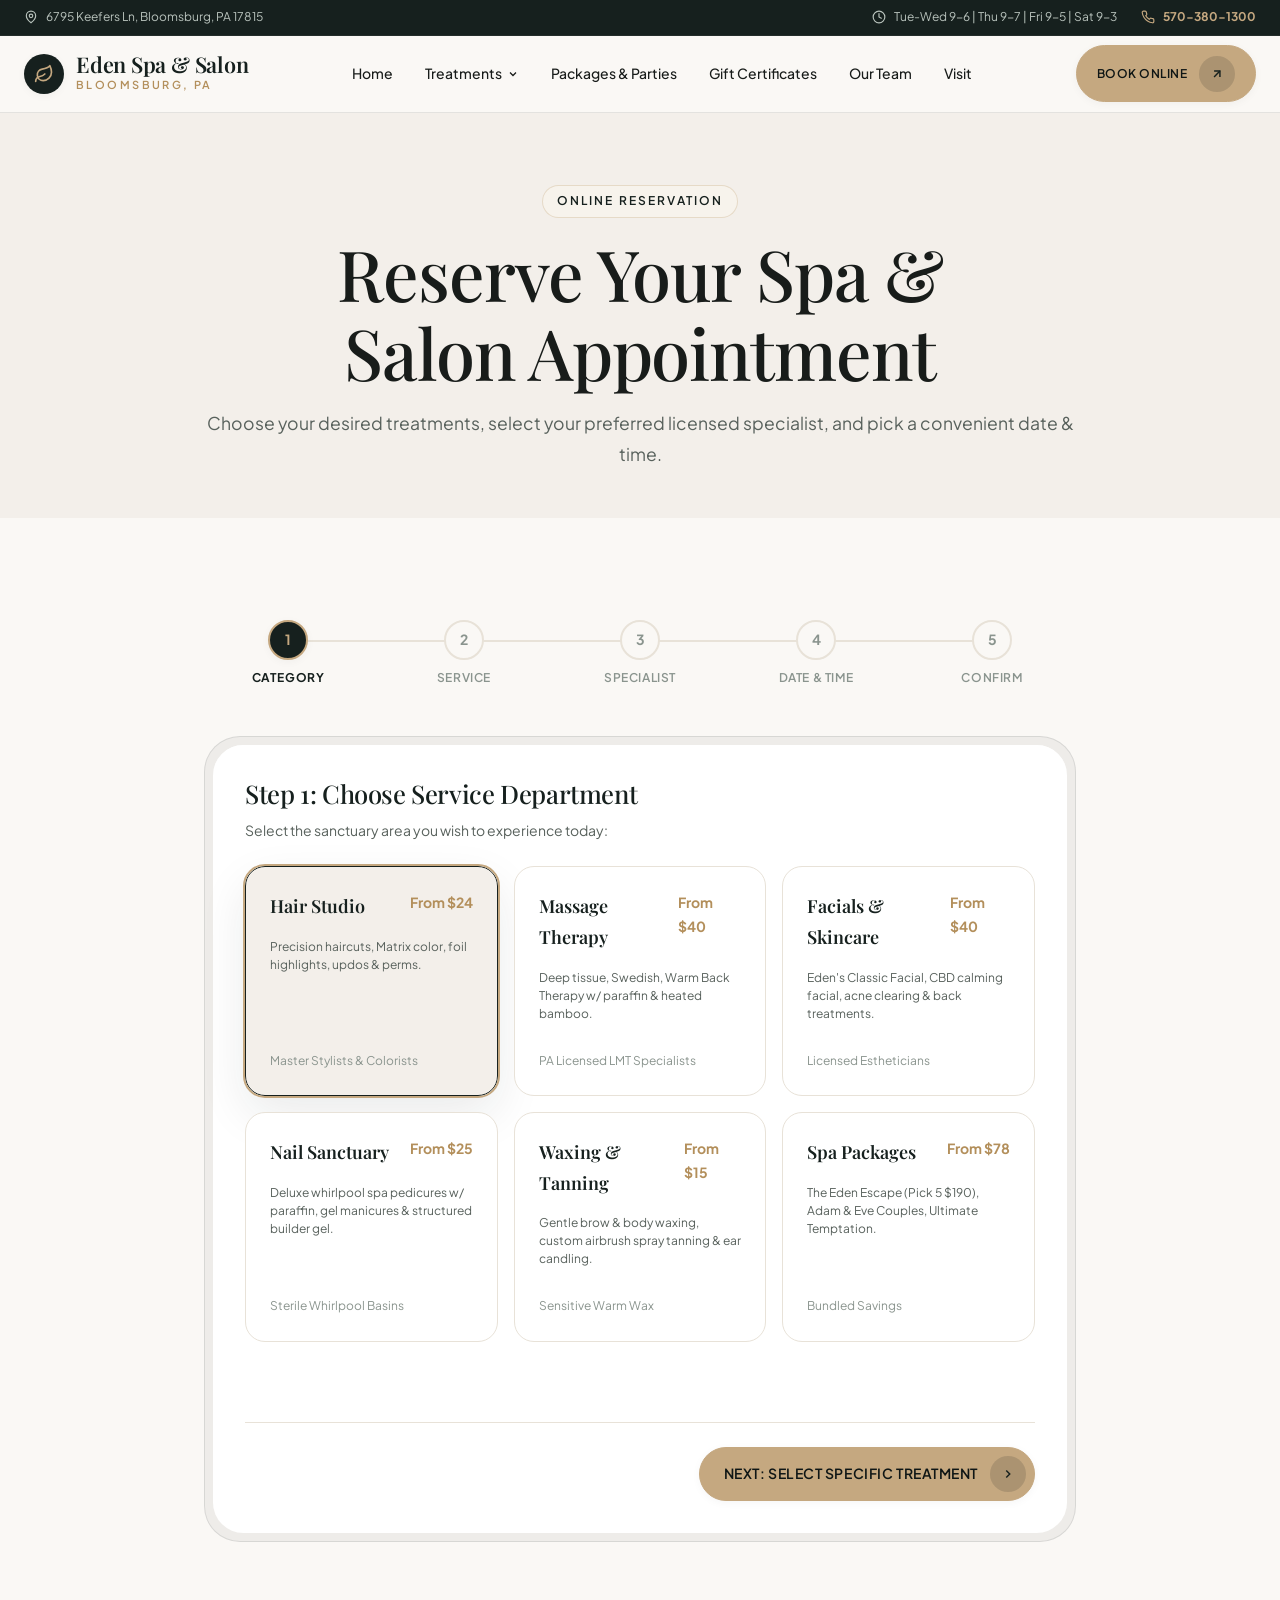
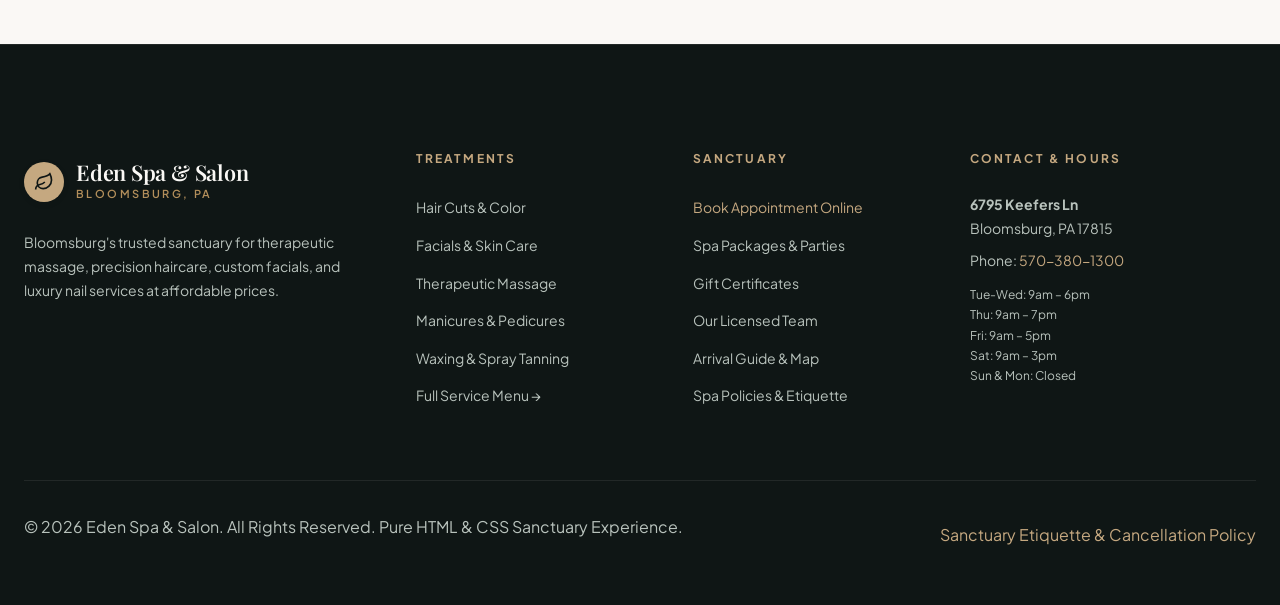
==== commit 47076c44: "Comprehensive responsive redesign: safe-area insets, iOS auto-zoom guard, fluid typography, touch ta" ====
--- a/book.html
+++ b/book.html
@@ -93,7 +93,7 @@
               <div class="mega-section-label">By Who It Is For &amp; Signature Packages</div>
               <div class="mega-row-grid">
                 <a href="packages-parties.html" class="mega-col-item">
-                  <span class="mega-col-title">The Eden Escape (Pick 5)</span>
+                  <span class="mega-col-title">The Eden Escape</span>
                   <span class="mega-col-price">From $190</span>
                 </a>
                 <a href="packages-parties.html" class="mega-col-item">
@@ -461,10 +461,10 @@
 
                   <!-- Packages -->
                   <label class="picker-card-label">
-                    <input type="radio" name="selected-service" value="The Eden Escape (Pick 5) - $190" class="picker-card-input">
-                    <div class="picker-card-box">
-                      <div class="picker-card-header">
-                        <span class="picker-card-title">The Eden Escape (Pick 5)</span>
+                    <input type="radio" name="selected-service" value="The Eden Escape - $190" class="picker-card-input">
+                    <div class="picker-card-box">
+                      <div class="picker-card-header">
+                        <span class="picker-card-title">The Eden Escape</span>
                         <span class="picker-card-price">$190.00</span>
                       </div>
                       <p class="picker-card-desc">Custom bundle! Choose any 5 services from our verified sanctuary menu.</p>
@@ -705,33 +705,33 @@
                       
                       <div class="form-section-title">
                         <svg width="14" height="14" viewBox="0 0 24 24" fill="none" stroke="currentColor" stroke-width="2.5"><path d="M19 21v-2a4 4 0 0 0-4-4H9a4 4 0 0 0-4 4v2"/><circle cx="12" cy="7" r="4"/></svg>
-                        <span>01 &bull; Guest Information</span>
-                      </div>
-
-                      <div style="display: grid; grid-template-columns: 1fr 1fr; gap: var(--space-md); margin-bottom: var(--space-md);">
+                        <span>Guest Contact Details</span>
+                      </div>
+
+                      <div class="form-grid-2">
                         <div class="form-group">
-                          <label for="client-name" class="form-label">Full Name *</label>
-                          <input type="text" id="client-name" class="form-input" placeholder="e.g. Sarah Miller" required>
+                          <label for="client-name" class="form-label">Full Name <span class="required-star">*</span></label>
+                          <input type="text" id="client-name" class="form-control" placeholder="e.g. Sarah Miller" required>
                         </div>
                         <div class="form-group">
-                          <label for="client-phone" class="form-label">Phone Number *</label>
-                          <input type="tel" id="client-phone" class="form-input" placeholder="(570) 555-0123" required>
+                          <label for="client-phone" class="form-label">Phone Number <span class="required-star">*</span></label>
+                          <input type="tel" id="client-phone" class="form-control" placeholder="(570) 555-0123" required>
                         </div>
                       </div>
 
                       <div class="form-group" style="margin-bottom: var(--space-xl);">
-                        <label for="client-email" class="form-label">Email Address (For Booking Voucher &amp; Calendar Invite) *</label>
-                        <input type="email" id="client-email" class="form-input" placeholder="sarah@example.com" required>
+                        <label for="client-email" class="form-label">Email Address (For Booking Confirmation &amp; Reminder) <span class="required-star">*</span></label>
+                        <input type="email" id="client-email" class="form-control" placeholder="sarah@example.com" required>
                       </div>
 
                       <div class="form-section-title">
                         <svg width="14" height="14" viewBox="0 0 24 24" fill="none" stroke="currentColor" stroke-width="2.5"><path d="M12 22s8-4 8-10V5l-8-3-8 3v7c0 6 8 10 8 10z"/></svg>
-                        <span>02 &bull; Sanctuary Notes &amp; Preferences</span>
+                        <span>Treatment Preferences &amp; Sensitivities</span>
                       </div>
 
                       <div class="form-group" style="margin-bottom: var(--space-lg);">
                         <label for="client-notes" class="form-label">Allergies, Sensitivities, Pressure or Hair/Skin Goals (Optional)</label>
-                        <textarea id="client-notes" class="form-textarea" rows="3" placeholder="Tell us if you have any sensitivities, scalp preferences, pressure requests, or silence preferences..."></textarea>
+                        <textarea id="client-notes" class="form-control form-textarea" rows="3" placeholder="Tell us if you have any sensitivities, scalp preferences, pressure requests, or silence preferences..."></textarea>
                       </div>
 
                       <!-- Sanctuary Policy Callout -->
@@ -844,7 +844,7 @@
                           <span style="color: var(--color-text-muted); font-weight: 700; text-transform: uppercase;">Confirmation Reference</span>
                           <strong style="color: var(--color-forest); font-family: monospace; font-size: 0.85rem;">#EDEN-7815-SANCTUARY</strong>
                         </div>
-                        <div style="display: grid; grid-template-columns: 1fr 1fr; gap: var(--space-sm); font-size: var(--text-xs);">
+                        <div class="form-grid-2" style="font-size: var(--text-xs); margin-bottom: 0;">
                           <div><strong>Location:</strong> 6795 Keefers Ln, Bloomsburg, PA</div>
                           <div><strong>Phone:</strong> (570) 380-1300</div>
                           <div><strong>Parking:</strong> Free Front Private Lot</div>
--- a/styles.css
+++ b/styles.css
@@ -164,6 +164,7 @@
   line-height: 1.2;
   font-weight: 500;
   letter-spacing: -0.015em;
+  text-wrap: balance;
 }
 
 h1 {
@@ -1524,39 +1525,97 @@
   margin-bottom: var(--space-lg);
 }
 
+.form-grid-2 {
+  display: grid;
+  grid-template-columns: repeat(2, 1fr);
+  gap: var(--space-md);
+  margin-bottom: var(--space-md);
+}
+
+@media (max-width: 640px) {
+  .form-grid-2 {
+    grid-template-columns: 1fr !important;
+    gap: var(--space-sm) !important;
+  }
+}
+
 .form-label {
   display: block;
   font-size: var(--text-xs);
-  font-weight: 600;
+  font-size: 0.725rem;
+  font-weight: 700;
   text-transform: uppercase;
   letter-spacing: 0.1em;
   color: var(--color-forest);
-  margin-bottom: var(--space-xs);
-}
-
-.form-control {
+  margin-bottom: 0.45rem;
+}
+
+.form-label .required-star {
+  color: var(--color-gold);
+  font-weight: 700;
+  margin-left: 2px;
+}
+
+.form-control,
+.form-input {
   width: 100%;
-  padding: 0.85rem 1.15rem;
-  font-size: var(--text-sm);
-  color: var(--color-text-primary);
-  background-color: var(--color-cream);
-  border: 1px solid var(--color-cream-border);
-  border-radius: var(--radius-md);
+  padding: 0.95rem 1.2rem;
+  font-family: var(--font-sans);
+  font-size: 1rem;
+  font-weight: 500;
+  color: var(--color-forest);
+  background-color: #FAF8F5;
+  border: 1.5px solid #E2DACF;
+  border-radius: 12px;
+  min-height: 48px;
   transition: border-color var(--duration-fast) var(--ease-out),
               background-color var(--duration-fast) var(--ease-out),
               box-shadow var(--duration-fast) var(--ease-out);
-}
-
-.form-control:focus {
+  -webkit-appearance: none;
+  appearance: none;
+}
+
+.form-control::placeholder,
+.form-input::placeholder,
+.form-textarea::placeholder {
+  color: #9C9488;
+  font-weight: 400;
+  font-size: 0.875rem;
+}
+
+.form-control:hover,
+.form-input:hover,
+.form-textarea:hover {
+  border-color: var(--color-gold);
+  background-color: #FCFAF7;
+}
+
+.form-control:focus,
+.form-input:focus,
+.form-textarea:focus {
   outline: none;
-  background-color: var(--color-cream-card);
+  background-color: #FFFFFF;
   border-color: var(--color-gold);
-  box-shadow: 0 0 0 3px rgba(197, 168, 128, 0.20);
-}
-
-textarea.form-control {
+  box-shadow: 0 0 0 4px rgba(197, 168, 128, 0.22), 0 2px 8px rgba(20, 30, 28, 0.04);
+}
+
+textarea.form-control,
+.form-textarea {
+  width: 100%;
+  padding: 1rem 1.2rem;
+  font-family: var(--font-sans);
+  font-size: 1rem;
+  font-weight: 500;
+  color: var(--color-forest);
+  background-color: #FAF8F5;
+  border: 1.5px solid #E2DACF;
+  border-radius: 12px;
   min-height: 120px;
+  line-height: 1.65;
   resize: vertical;
+  transition: border-color var(--duration-fast) var(--ease-out),
+              background-color var(--duration-fast) var(--ease-out),
+              box-shadow var(--duration-fast) var(--ease-out);
 }
 
 .policy-badge {
@@ -2316,92 +2375,223 @@
 
 
 /* --------------------------------------------------------------------------
-   19. PURE CSS EDEN ESCAPE PACKAGE BUILDER (WITH CSS COUNTER)
+   19. INTERACTIVE EDEN ESCAPE PACKAGE BUILDER & VALUE CALCULATOR
    -------------------------------------------------------------------------- */
-.package-builder-form {
-  counter-reset: package-counter;
-}
-
-.package-builder-grid {
+.escape-builder-grid {
   display: grid;
-  grid-template-columns: 1fr;
+  grid-template-columns: repeat(3, 1fr);
   gap: var(--space-md);
   margin: var(--space-lg) 0;
 }
 
-@media (min-width: 768px) {
-  .package-builder-grid {
-    grid-template-columns: repeat(3, 1fr);
-  }
-}
-
-.builder-check-input {
-  display: none;
-}
-
-.builder-check-input:checked {
-  counter-increment: package-counter;
-}
-
-.builder-card-box {
-  padding: var(--space-md);
-  background-color: var(--color-cream-card);
-  border: 1.5px solid var(--color-cream-border);
-  border-radius: var(--radius-md);
+@media (max-width: 992px) {
+  .escape-builder-grid {
+    grid-template-columns: repeat(2, 1fr);
+  }
+}
+
+@media (max-width: 600px) {
+  .escape-builder-grid {
+    grid-template-columns: 1fr;
+  }
+}
+
+.escape-item-card {
+  background-color: #FAF8F5;
+  border: 1.5px solid rgba(197, 168, 128, 0.35);
+  border-radius: 12px;
+  padding: 1.15rem 1.25rem;
+  display: flex;
+  align-items: flex-start;
+  gap: 0.85rem;
   cursor: pointer;
-  display: flex;
-  align-items: flex-start;
-  gap: var(--space-sm);
-  transition: all var(--duration-fast) var(--ease-out);
-  height: 100%;
-}
-
-.builder-card-box:hover {
+  transition: all 220ms cubic-bezier(0.16, 1, 0.3, 1);
+  user-select: none;
+  position: relative;
+}
+
+.escape-item-card:hover:not(.is-dimmed) {
   border-color: var(--color-gold);
+  background-color: #FFFFFF;
   transform: translateY(-2px);
-}
-
-.builder-check-indicator {
-  width: 1.25rem;
-  height: 1.25rem;
-  border-radius: var(--radius-xs);
-  border: 1.5px solid var(--color-cream-border);
+  box-shadow: 0 6px 16px rgba(20, 30, 28, 0.08);
+}
+
+.escape-item-card.is-selected {
+  background-color: #141E1C !important;
+  border-color: var(--color-gold) !important;
+  transform: translateY(-2px);
+  box-shadow: 0 8px 22px rgba(20, 30, 28, 0.18);
+}
+
+.escape-item-card.is-dimmed {
+  opacity: 0.45;
+  cursor: not-allowed;
+  background-color: var(--color-cream-subtle);
+  border-color: var(--color-cream-border);
+}
+
+.escape-checkbox {
+  width: 22px;
+  height: 22px;
+  border-radius: 6px;
+  border: 1.5px solid rgba(197, 168, 128, 0.5);
   display: flex;
   align-items: center;
   justify-content: center;
+  background-color: #FFFFFF;
+  color: transparent;
   flex-shrink: 0;
   margin-top: 2px;
-  background-color: #FFFFFF;
-  transition: all var(--duration-fast) var(--ease-out);
-}
-
-.builder-check-input:checked + .builder-card-box {
-  border-color: var(--color-forest);
-  background-color: var(--color-cream-subtle);
-}
-
-.builder-check-input:checked + .builder-card-box .builder-check-indicator {
-  background-color: var(--color-forest);
-  border-color: var(--color-forest);
+  transition: all 180ms ease;
+}
+
+.escape-item-card.is-selected .escape-checkbox {
+  background-color: var(--color-gold);
+  border-color: var(--color-gold);
+  color: #141E1C;
+}
+
+.escape-item-content {
+  flex-grow: 1;
+}
+
+.escape-item-header {
+  display: flex;
+  justify-content: space-between;
+  align-items: baseline;
+  gap: 8px;
+  margin-bottom: 3px;
+}
+
+.escape-item-name {
+  font-size: var(--text-sm);
+  font-weight: 700;
+  color: var(--color-forest);
+  transition: color 180ms ease;
+}
+
+.escape-item-card.is-selected .escape-item-name {
+  color: #FAF8F5 !important;
+}
+
+.escape-item-val {
+  font-size: 0.725rem;
+  font-weight: 700;
+  color: var(--color-gold-hover);
+  text-transform: uppercase;
+  letter-spacing: 0.05em;
+  white-space: nowrap;
+}
+
+.escape-item-card.is-selected .escape-item-val {
+  color: var(--color-gold-light) !important;
+}
+
+.escape-item-desc {
+  font-size: var(--text-xs);
+  color: var(--color-text-secondary);
+  margin: 0;
+  line-height: 1.45;
+  transition: color 180ms ease;
+}
+
+.escape-item-card.is-selected .escape-item-desc {
+  color: rgba(250, 248, 245, 0.75) !important;
+}
+
+/* Status Counter Badge */
+.builder-status-badge {
+  background-color: #141E1C;
+  color: #FAF8F5;
+  padding: 0.6rem 1.15rem;
+  border-radius: 9999px;
+  border: 1px solid rgba(197, 168, 128, 0.35);
+  display: inline-flex;
+  align-items: center;
+  gap: 10px;
+  font-size: 0.8125rem;
+  font-weight: 600;
+}
+
+.builder-ready-pill {
+  font-size: 0.6875rem;
+  font-weight: 700;
+  text-transform: uppercase;
+  letter-spacing: 0.06em;
+  padding: 0.25rem 0.65rem;
+  border-radius: 9999px;
+  background: #2D6A4F;
+  color: #FFFFFF;
+  transition: all 200ms ease;
+}
+
+/* Summary / Math Bar */
+.builder-summary-bar {
+  background: #141E1C;
+  border: 1px solid rgba(197, 168, 128, 0.4);
+  border-radius: 16px;
+  padding: 1.25rem 1.75rem;
+  margin-top: 1.75rem;
+  display: flex;
+  justify-content: space-between;
+  align-items: center;
+  flex-wrap: wrap;
+  gap: 1.25rem;
+}
+
+.builder-math-summary {
+  display: flex;
+  align-items: center;
+  gap: 2rem;
+  flex-wrap: wrap;
+}
+
+.builder-math-col {
+  display: flex;
+  flex-direction: column;
+  gap: 2px;
+}
+
+.builder-math-label {
+  font-size: 0.6875rem;
+  text-transform: uppercase;
+  letter-spacing: 0.1em;
+  color: rgba(250, 248, 245, 0.6);
+  font-weight: 600;
+}
+
+.builder-math-val {
+  font-family: var(--font-serif);
+  font-size: 1.25rem;
+  font-weight: 700;
+  color: #FAF8F5;
+}
+
+.builder-math-val.price-gold {
   color: var(--color-gold);
-}
-
-.builder-counter-bar {
-  background-color: var(--color-forest);
-  color: var(--color-cream);
-  padding: var(--space-md) var(--space-lg);
-  border-radius: var(--radius-lg);
-  display: flex;
-  justify-content: space-between;
-  align-items: center;
-  flex-wrap: wrap;
-  gap: var(--space-md);
-}
-
-.builder-counter-display::after {
-  content: counter(package-counter) " of 5 selected";
-  font-weight: 700;
-  color: var(--color-gold);
+  font-size: 1.45rem;
+}
+
+.builder-math-val.save-green {
+  color: #52B788;
+  font-size: 1.15rem;
+}
+
+@keyframes shakeCard {
+  0%, 100% { transform: translateX(0); }
+  25% { transform: translateX(-4px); }
+  75% { transform: translateX(4px); }
+}
+
+.shake-card {
+  animation: shakeCard 300ms ease-in-out;
+}
+
+.btn.disabled {
+  opacity: 0.55;
+  cursor: not-allowed;
+  pointer-events: none;
 }
 
 /* --------------------------------------------------------------------------
@@ -4424,32 +4614,22 @@
 /* Combination Showcase (Two services. One afternoon at Eden.) */
 .combo-section {
   background-color: var(--color-cream-subtle);
-  padding: 5rem 0;
-  border-bottom: 1px solid var(--color-cream-border);
-}
-
-.combo-grid {
-  display: grid;
-  grid-template-columns: repeat(3, 1fr);
-  gap: var(--space-xl);
-  margin-top: var(--space-2xl);
-}
-
-.combo-card {
-  background-color: var(--color-cream-card);
-  border: 1px solid var(--color-cream-border);
-  border-radius: var(--radius-xl);
-  overflow: hidden;
-  box-shadow: var(--shadow-sm);
-  display: flex;
-  flex-direction: column;
-  transition: all var(--duration-normal) var(--ease-out);
-}
-
-.combo-card:hover {
-  transform: translateY(-4px);
-  box-shadow: var(--shadow-xl);
-  border-color: var(--color-gold);
+}
+
+@keyframes shakeCard {
+  0%, 100% { transform: translateX(0); }
+  25% { transform: translateX(-4px); }
+  75% { transform: translateX(4px); }
+}
+
+.shake-card {
+  animation: shakeCard 300ms ease-in-out;
+}
+
+.btn.disabled {
+  opacity: 0.55;
+  cursor: not-allowed;
+  pointer-events: none;
 }
 
 .combo-media {
@@ -4499,6 +4679,112 @@
   line-height: 1.55;
   margin-bottom: var(--space-lg);
   flex-grow: 1;
+}
+
+.concern-tab-btn {
+  display: flex;
+  justify-content: space-between;
+  align-items: center;
+  background-color: var(--color-cream-card);
+  border: 1px solid var(--color-forest-border);
+  border-radius: var(--radius-md);
+  padding: 1.15rem 1.35rem;
+  cursor: pointer;
+  transition: all 200ms cubic-bezier(0.16, 1, 0.3, 1);
+  user-select: none;
+  position: relative;
+}
+
+.concern-tab-btn:hover {
+  background-color: #FFFFFF;
+  border-color: var(--color-gold);
+  transform: translateX(4px);
+  box-shadow: 0 4px 12px rgba(20, 30, 28, 0.06);
+}
+
+.concern-tab-title {
+  font-family: var(--font-serif);
+  font-size: var(--text-base);
+  font-weight: 600;
+  color: var(--color-forest);
+  display: flex;
+  align-items: center;
+  gap: 10px;
+  transition: color 200ms ease;
+}
+
+.concern-tab-meta {
+  font-size: 0.6875rem;
+  font-weight: 700;
+  text-transform: uppercase;
+  letter-spacing: 0.08em;
+  color: var(--color-gold-hover);
+  display: flex;
+  align-items: center;
+  gap: 6px;
+  transition: color 200ms ease;
+}
+
+/* Active State for Concern Tabs */
+#concern-1:checked ~ .concern-layout-split .concern-list-menu label[for="concern-1"],
+#concern-2:checked ~ .concern-layout-split .concern-list-menu label[for="concern-2"],
+#concern-3:checked ~ .concern-layout-split .concern-list-menu label[for="concern-3"],
+#concern-4:checked ~ .concern-layout-split .concern-list-menu label[for="concern-4"],
+#concern-5:checked ~ .concern-layout-split .concern-list-menu label[for="concern-5"],
+#concern-6:checked ~ .concern-layout-split .concern-list-menu label[for="concern-6"] {
+  background-color: #141E1C;
+  border-color: var(--color-gold);
+  box-shadow: 0 6px 20px rgba(20, 30, 28, 0.2);
+  transform: translateX(6px);
+}
+
+#concern-1:checked ~ .concern-layout-split .concern-list-menu label[for="concern-1"] .concern-tab-title,
+#concern-2:checked ~ .concern-layout-split .concern-list-menu label[for="concern-2"] .concern-tab-title,
+#concern-3:checked ~ .concern-layout-split .concern-list-menu label[for="concern-3"] .concern-tab-title,
+#concern-4:checked ~ .concern-layout-split .concern-list-menu label[for="concern-4"] .concern-tab-title,
+#concern-5:checked ~ .concern-layout-split .concern-list-menu label[for="concern-5"] .concern-tab-title,
+#concern-6:checked ~ .concern-layout-split .concern-list-menu label[for="concern-6"] .concern-tab-title {
+  color: #FAF8F5;
+}
+
+#concern-1:checked ~ .concern-layout-split .concern-list-menu label[for="concern-1"] .concern-tab-meta,
+#concern-2:checked ~ .concern-layout-split .concern-list-menu label[for="concern-2"] .concern-tab-meta,
+#concern-3:checked ~ .concern-layout-split .concern-list-menu label[for="concern-3"] .concern-tab-meta,
+#concern-4:checked ~ .concern-layout-split .concern-list-menu label[for="concern-4"] .concern-tab-meta,
+#concern-5:checked ~ .concern-layout-split .concern-list-menu label[for="concern-5"] .concern-tab-meta,
+#concern-6:checked ~ .concern-layout-split .concern-list-menu label[for="concern-6"] .concern-tab-meta {
+  color: var(--color-gold);
+}
+
+/* Concern Display Panels */
+.concern-panel {
+  display: none;
+  background-color: var(--color-cream-card);
+  border: 1px solid var(--color-forest-border);
+  border-radius: var(--radius-xl);
+  padding: var(--space-xl);
+  box-shadow: var(--shadow-lg);
+  animation: concernFadeIn 280ms cubic-bezier(0.16, 1, 0.3, 1);
+}
+
+@keyframes concernFadeIn {
+  from {
+    opacity: 0;
+    transform: translateY(8px) scale(0.99);
+  }
+  to {
+    opacity: 1;
+    transform: translateY(0) scale(1);
+  }
+}
+
+#concern-1:checked ~ .concern-layout-split .concern-panel-1,
+#concern-2:checked ~ .concern-layout-split .concern-panel-2,
+#concern-3:checked ~ .concern-layout-split .concern-panel-3,
+#concern-4:checked ~ .concern-layout-split .concern-panel-4,
+#concern-5:checked ~ .concern-layout-split .concern-panel-5,
+#concern-6:checked ~ .concern-layout-split .concern-panel-6 {
+  display: block;
 }
 
 .combo-footer {
@@ -4764,15 +5050,19 @@
 /* Comparison Matrix Table */
 .matrix-container {
   overflow-x: auto;
+  -webkit-overflow-scrolling: touch;
   border-radius: var(--radius-xl);
   border: 1px solid rgba(197, 168, 128, 0.35);
   background: var(--color-cream-card);
   box-shadow: var(--shadow-sm);
   margin-top: var(--space-xl);
+  scrollbar-width: thin;
+  scrollbar-color: var(--color-gold) var(--color-cream-subtle);
 }
 
 .matrix-table {
   width: 100%;
+  min-width: 720px;
   border-collapse: collapse;
   text-align: left;
   font-size: var(--text-sm);
@@ -5014,3 +5304,902 @@
   }
 }
 
+/* ==========================================================================
+   28. ELEVATED GIFTING EXPERIENCE & VISIT ARRIVAL GUIDE
+   ========================================================================== */
+
+/* Live Interactive Gift Card Customizer Stage */
+.gc-customizer-grid {
+  display: grid;
+  grid-template-columns: 1fr 1fr;
+  gap: var(--space-3xl);
+  align-items: start;
+}
+
+.gc-form-box {
+  background: var(--color-cream-card);
+  border: 1px solid rgba(197, 168, 128, 0.35);
+  border-radius: var(--radius-2xl);
+  padding: 2.25rem;
+  box-shadow: var(--shadow-sm);
+}
+
+.gc-amount-selector {
+  display: grid;
+  grid-template-columns: repeat(4, 1fr);
+  gap: var(--space-xs);
+  margin-bottom: var(--space-md);
+}
+
+.gc-amount-btn {
+  background: var(--color-cream);
+  border: 1px solid var(--color-cream-border);
+  border-radius: var(--radius-md);
+  padding: 0.85rem 0.5rem;
+  text-align: center;
+  font-family: var(--font-serif);
+  font-size: var(--text-lg);
+  font-weight: 700;
+  color: var(--color-forest);
+  cursor: pointer;
+  transition: all var(--duration-fast) var(--ease-out);
+}
+
+.gc-amount-btn:hover {
+  border-color: var(--color-gold);
+  background: var(--color-cream-subtle);
+}
+
+.gc-amount-btn.active {
+  background: var(--color-forest);
+  color: var(--color-gold);
+  border-color: var(--color-forest);
+  box-shadow: var(--shadow-sm);
+}
+
+.gc-amount-sub {
+  display: block;
+  font-family: var(--font-sans);
+  font-size: 0.65rem;
+  font-weight: 500;
+  text-transform: uppercase;
+  letter-spacing: 0.05em;
+  opacity: 0.8;
+  margin-top: 2px;
+}
+
+.gc-live-card-container {
+  perspective: 1000px;
+  position: sticky;
+  top: 100px;
+}
+
+.gc-live-card {
+  background: linear-gradient(135deg, #182422 0%, #0E1614 100%);
+  border: 1.5px solid rgba(197, 168, 128, 0.45);
+  border-radius: var(--radius-2xl);
+  padding: 2.5rem;
+  color: #FAF8F5;
+  box-shadow: 0 20px 45px rgba(10, 16, 14, 0.35);
+  position: relative;
+  overflow: hidden;
+  min-height: 280px;
+  display: flex;
+  flex-direction: column;
+  justify-content: space-between;
+}
+
+.gc-live-card::before {
+  content: '';
+  position: absolute;
+  top: -50%;
+  right: -50%;
+  width: 100%;
+  height: 100%;
+  background: radial-gradient(circle, rgba(197, 168, 128, 0.12) 0%, transparent 70%);
+  pointer-events: none;
+}
+
+.gc-card-header {
+  display: flex;
+  justify-content: space-between;
+  align-items: flex-start;
+}
+
+.gc-card-logo {
+  font-family: var(--font-serif);
+  font-size: 1.35rem;
+  font-weight: 600;
+  color: var(--color-gold);
+  letter-spacing: 0.02em;
+}
+
+.gc-card-location {
+  font-size: 0.6875rem;
+  text-transform: uppercase;
+  letter-spacing: 0.14em;
+  color: rgba(250, 248, 245, 0.6);
+  margin-top: 2px;
+}
+
+.gc-card-val-tag {
+  font-family: var(--font-serif);
+  font-size: 2.25rem;
+  font-weight: 700;
+  color: #FAF8F5;
+  line-height: 1;
+}
+
+.gc-card-body {
+  margin: 1.5rem 0;
+  padding: 1rem 0;
+  border-top: 1px dashed rgba(197, 168, 128, 0.25);
+  border-bottom: 1px dashed rgba(197, 168, 128, 0.25);
+}
+
+.gc-card-recipient {
+  font-size: 0.95rem;
+  font-weight: 600;
+  color: var(--color-gold-light);
+  margin-bottom: 0.35rem;
+}
+
+.gc-card-message {
+  font-size: 0.8125rem;
+  color: rgba(250, 248, 245, 0.8);
+  font-style: italic;
+  line-height: 1.5;
+  min-height: 2.5em;
+}
+
+.gc-card-footer {
+  display: flex;
+  justify-content: space-between;
+  align-items: flex-end;
+  font-size: 0.6875rem;
+  color: rgba(250, 248, 245, 0.55);
+}
+
+.gc-card-seal {
+  display: inline-flex;
+  align-items: center;
+  gap: 4px;
+  color: var(--color-gold);
+  text-transform: uppercase;
+  letter-spacing: 0.08em;
+  font-weight: 600;
+}
+
+/* Packaging Mode Cards */
+.packaging-grid {
+  display: grid;
+  grid-template-columns: repeat(3, 1fr);
+  gap: var(--space-xl);
+  margin-top: var(--space-2xl);
+}
+
+.packaging-card {
+  background: var(--color-cream-card);
+  border: 1px solid rgba(197, 168, 128, 0.3);
+  border-radius: var(--radius-xl);
+  padding: 2rem 1.75rem;
+  display: flex;
+  flex-direction: column;
+}
+
+.packaging-icon-pod {
+  width: 48px;
+  height: 48px;
+  border-radius: var(--radius-full);
+  background: var(--color-cream-subtle);
+  border: 1px solid rgba(197, 168, 128, 0.3);
+  display: flex;
+  align-items: center;
+  justify-content: center;
+  color: var(--color-gold-hover);
+  margin-bottom: 1.25rem;
+}
+
+.packaging-title {
+  font-family: var(--font-serif);
+  font-size: 1.25rem;
+  color: var(--color-forest);
+  margin-bottom: 0.5rem;
+}
+
+.packaging-desc {
+  font-size: var(--text-sm);
+  color: var(--color-text-secondary);
+  line-height: 1.55;
+}
+
+/* Visit Page: Arrival Timeline */
+.arrival-step-grid {
+  display: grid;
+  grid-template-columns: repeat(4, 1fr);
+  gap: var(--space-lg);
+  margin-top: var(--space-2xl);
+}
+
+.arrival-step-card {
+  background: var(--color-cream-card);
+  border: 1px solid rgba(197, 168, 128, 0.3);
+  border-radius: var(--radius-xl);
+  padding: 1.75rem 1.5rem;
+  position: relative;
+  display: flex;
+  flex-direction: column;
+}
+
+.arrival-step-time {
+  font-size: 0.7rem;
+  font-weight: 700;
+  text-transform: uppercase;
+  letter-spacing: 0.12em;
+  color: var(--color-gold-hover);
+  margin-bottom: 0.5rem;
+}
+
+.arrival-step-title {
+  font-family: var(--font-serif);
+  font-size: 1.25rem;
+  color: var(--color-forest);
+  margin-bottom: 0.5rem;
+}
+
+.arrival-step-desc {
+  font-size: var(--text-xs);
+  color: var(--color-text-secondary);
+  line-height: 1.6;
+}
+
+/* Driving Routes Grid */
+.routes-grid {
+  display: grid;
+  grid-template-columns: repeat(3, 1fr);
+  gap: var(--space-xl);
+  margin-top: var(--space-2xl);
+}
+
+.route-card {
+  background: var(--color-cream-card);
+  border: 1px solid rgba(197, 168, 128, 0.3);
+  border-radius: var(--radius-xl);
+  padding: 2rem 1.75rem;
+  display: flex;
+  flex-direction: column;
+}
+
+.step5-form-card {
+  background-color: #FFFFFF;
+  border: 1px solid rgba(197, 168, 128, 0.35);
+  border-radius: var(--radius-2xl);
+  padding: 2.25rem;
+  box-shadow: 0 10px 30px rgba(20, 30, 28, 0.05);
+}
+
+.form-section-title {
+  font-family: var(--font-sans);
+  font-size: 0.75rem;
+  font-weight: 700;
+  text-transform: uppercase;
+  letter-spacing: 0.12em;
+  color: var(--color-gold-hover);
+  margin-bottom: var(--space-md);
+  display: flex;
+  align-items: center;
+  gap: 8px;
+  padding-bottom: 0.5rem;
+  border-bottom: 1px dashed var(--color-cream-border);
+}
+
+.route-badge {
+  display: inline-block;
+  font-size: 0.6875rem;
+  font-weight: 700;
+  text-transform: uppercase;
+  letter-spacing: 0.1em;
+  color: var(--color-gold-hover);
+  background: rgba(197, 168, 128, 0.12);
+  padding: 0.25rem 0.65rem;
+  border-radius: var(--radius-full);
+  margin-bottom: 0.75rem;
+  align-self: flex-start;
+}
+
+.route-title {
+  font-family: var(--font-serif);
+  font-size: 1.35rem;
+  color: var(--color-forest);
+  margin-bottom: 0.5rem;
+}
+
+.route-time {
+  font-size: 0.8rem;
+  font-weight: 600;
+  color: var(--color-forest);
+  margin-bottom: 1rem;
+}
+
+.route-steps-list {
+  list-style: none;
+  padding: 0;
+  margin: 0;
+  display: flex;
+  flex-direction: column;
+  gap: 0.5rem;
+  font-size: var(--text-xs);
+  color: var(--color-text-secondary);
+  line-height: 1.5;
+}
+
+.route-steps-list li {
+  position: relative;
+  padding-left: 1.25rem;
+}
+
+.route-steps-list li::before {
+  content: '→';
+  position: absolute;
+  left: 0;
+  color: var(--color-gold-hover);
+  font-weight: 700;
+}
+
+/* Sensory Atmosphere Breakdown */
+.sensory-grid {
+  display: grid;
+  grid-template-columns: repeat(4, 1fr);
+  gap: var(--space-lg);
+  margin-top: var(--space-2xl);
+}
+
+.sensory-card {
+  background: #141E1C;
+  color: #FAF8F5;
+  border: 1px solid rgba(197, 168, 128, 0.25);
+  border-radius: var(--radius-xl);
+  padding: 2rem 1.5rem;
+  display: flex;
+  flex-direction: column;
+}
+
+.sensory-title {
+  font-family: var(--font-serif);
+  font-size: 1.2rem;
+  color: var(--color-gold);
+  margin-bottom: 0.5rem;
+}
+
+.sensory-desc {
+  font-size: var(--text-xs);
+  color: rgba(250, 248, 245, 0.75);
+  line-height: 1.6;
+}
+
+@media (max-width: 1024px) {
+  .gc-customizer-grid {
+    grid-template-columns: 1fr;
+  }
+  .gc-live-card-container {
+    position: static;
+  }
+  .packaging-grid {
+    grid-template-columns: 1fr;
+  }
+  .arrival-step-grid {
+    grid-template-columns: repeat(2, 1fr);
+  }
+  .routes-grid {
+    grid-template-columns: 1fr;
+  }
+  .sensory-grid {
+    grid-template-columns: repeat(2, 1fr);
+  }
+}
+
+@media (max-width: 640px) {
+  .gc-amount-selector {
+    grid-template-columns: repeat(2, 1fr);
+  }
+  .arrival-step-grid {
+    grid-template-columns: 1fr;
+  }
+  .sensory-grid {
+    grid-template-columns: 1fr;
+  }
+}
+
+/* ==========================================================================
+   29. LUXURY BREATHABLE PRE-FOOTER CALLOUT BANNERS (.banner-cta)
+   ========================================================================== */
+.banner-cta,
+section.banner-cta {
+  background-color: #141E1C !important;
+  background-image: none !important;
+  color: #FAF8F5 !important;
+  padding: 6.5rem 0 !important;
+  position: relative;
+  overflow: hidden;
+  border-top: 1px solid rgba(197, 168, 128, 0.25);
+  border-bottom: 1px solid rgba(197, 168, 128, 0.25);
+  text-align: center;
+}
+
+.banner-cta .container {
+  position: relative;
+  z-index: 2;
+  max-width: 820px;
+  margin: 0 auto;
+}
+
+.banner-cta h2 {
+  font-family: var(--font-serif);
+  font-size: clamp(2.25rem, 4.5vw, 3.25rem) !important;
+  font-weight: 500;
+  color: #FAF8F5 !important;
+  line-height: 1.2 !important;
+  margin-bottom: 1.25rem !important;
+  letter-spacing: -0.01em;
+}
+
+.banner-cta p {
+  font-size: 1.05rem !important;
+  color: rgba(250, 248, 245, 0.78) !important;
+  line-height: 1.75 !important;
+  max-width: 640px;
+  margin: 0 auto 2.5rem auto !important;
+}
+
+.banner-cta .btn-group,
+.banner-cta div[style*="justify-content: center"],
+.banner-cta div[style*="display: flex"] {
+  display: flex !important;
+  justify-content: center !important;
+  align-items: center !important;
+  gap: 1.25rem !important;
+  flex-wrap: wrap !important;
+  margin-top: 1.5rem !important;
+}
+
+@media (max-width: 768px) {
+  .banner-cta,
+  section.banner-cta {
+    padding: 4.5rem var(--space-md) !important;
+  }
+  .banner-cta p {
+    margin-bottom: 2rem !important;
+  }
+}
+
+/* ==========================================================================
+   30. MASTER MOBILE RESPONSIVENESS & FLUID TOUCH OVERRIDES (<768px & <480px)
+   ========================================================================== */
+@media (max-width: 768px) {
+  html, body {
+    overflow-x: hidden !important;
+    width: 100% !important;
+    max-width: 100vw !important;
+  }
+
+  body {
+    padding-bottom: calc(74px + env(safe-area-inset-bottom, 0px)) !important; /* Prevents sticky mobile bar overlap with home indicator */
+  }
+
+  .container {
+    padding-left: 1.15rem !important;
+    padding-right: 1.15rem !important;
+    max-width: 100% !important;
+  }
+
+  /* Form Controls iOS Auto-Zoom Guard & Touch Sizing */
+  .form-control,
+  .form-input,
+  textarea.form-control,
+  .form-textarea,
+  select.form-control {
+    font-size: 16px !important; /* Strictly prevents iOS Safari auto-zoom on mobile */
+    min-height: 48px !important;
+  }
+
+  /* Minimum 44px Touch Target Floor */
+  .btn,
+  .home-pill,
+  .concern-tab-btn,
+  .escape-item-card,
+  .gc-amount-pill,
+  .mobile-menu-btn {
+    min-height: 44px;
+  }
+
+  /* Header & Navigation */
+  .top-bar {
+    display: none !important; /* Hide micro-bar on mobile to maximize viewport */
+  }
+
+  .site-header {
+    min-height: 4.25rem !important;
+  }
+
+  .brand-name {
+    font-size: 1.15rem !important;
+  }
+
+  .brand-symbol {
+    width: 2.15rem !important;
+    height: 2.15rem !important;
+  }
+
+  .mobile-nav-drawer {
+    top: 68px !important;
+    padding: 1.5rem 1.25rem 6rem 1.25rem !important;
+  }
+
+  .mobile-nav-item a {
+    font-size: 1.35rem !important;
+    padding: 0.65rem 0 !important;
+  }
+
+  /* Hero Section */
+  .hero {
+    padding-top: 2rem !important;
+    padding-bottom: 3.5rem !important;
+  }
+
+  .hero-grid {
+    gap: 1.75rem !important;
+  }
+
+  .hero-actions {
+    flex-direction: column !important;
+    align-items: stretch !important;
+    gap: 0.75rem !important;
+    width: 100% !important;
+  }
+
+  .hero-actions .btn {
+    width: 100% !important;
+    justify-content: center !important;
+    text-align: center !important;
+  }
+
+  .hero-floating-badge {
+    position: relative !important;
+    bottom: auto !important;
+    left: auto !important;
+    margin-top: -1.25rem !important;
+    width: 100% !important;
+    max-width: 100% !important;
+    box-shadow: 0 8px 24px rgba(20, 30, 28, 0.12) !important;
+  }
+
+  .home-pill-strip {
+    display: flex !important;
+    gap: 0.5rem !important;
+    overflow-x: auto !important;
+    -webkit-overflow-scrolling: touch !important;
+    padding-bottom: 0.65rem !important;
+    scrollbar-width: none !important;
+  }
+
+  .home-pill-strip::-webkit-scrollbar {
+    display: none !important;
+  }
+
+  .home-pill {
+    flex-shrink: 0 !important;
+    padding: 0.6rem 1rem !important;
+    font-size: 0.8125rem !important;
+  }
+
+  /* Proof Metrics */
+  .proof-metric-bar {
+    padding: 2.25rem 0 !important;
+  }
+
+  .proof-metric-grid {
+    grid-template-columns: repeat(2, 1fr) !important;
+    gap: 1.25rem !important;
+  }
+
+  .proof-metric-num {
+    font-size: 1.75rem !important;
+  }
+
+  .proof-metric-sub {
+    display: none !important;
+  }
+
+  /* Editorial 3-Pillars */
+  .pillar-grid-3 {
+    grid-template-columns: 1fr !important;
+    gap: 1.25rem !important;
+  }
+
+  .pillar-card {
+    padding: 1.5rem 1.25rem !important;
+  }
+
+  /* Concern Navigator */
+  .concern-layout-split {
+    grid-template-columns: 1fr !important;
+    gap: 1.5rem !important;
+  }
+
+  .concern-tab-btn {
+    padding: 1rem 1.15rem !important;
+    transform: none !important;
+  }
+
+  .concern-tab-btn:hover {
+    transform: none !important;
+  }
+
+  .concern-panel {
+    padding: 1.5rem 1.25rem !important;
+  }
+
+  .concern-panel-checklist {
+    grid-template-columns: 1fr !important;
+    gap: 0.5rem !important;
+  }
+
+  /* Packages & Parties */
+  .package-tier-grid-4 {
+    grid-template-columns: 1fr !important;
+    gap: 1.25rem !important;
+  }
+
+  .package-tier-card {
+    padding: 1.75rem 1.25rem !important;
+  }
+
+  .escape-builder-grid {
+    grid-template-columns: 1fr !important;
+    gap: 0.75rem !important;
+  }
+
+  .builder-summary-bar {
+    flex-direction: column !important;
+    align-items: stretch !important;
+    text-align: center !important;
+    padding: 1.25rem !important;
+  }
+
+  .builder-math-summary {
+    justify-content: space-around !important;
+    width: 100% !important;
+    gap: 0.75rem !important;
+  }
+
+  .builder-summary-bar .btn {
+    width: 100% !important;
+    justify-content: center !important;
+  }
+
+  .table-responsive {
+    width: 100% !important;
+    overflow-x: auto !important;
+    -webkit-overflow-scrolling: touch !important;
+  }
+
+  .mobile-scroll-hint {
+    display: block !important;
+  }
+
+  /* Gift Certificates */
+  .gc-customizer-grid {
+    grid-template-columns: 1fr !important;
+    gap: 1.5rem !important;
+  }
+
+  .gc-live-card-container {
+    position: static !important;
+  }
+
+  .gc-live-card {
+    max-width: 100% !important;
+    height: auto !important;
+    aspect-ratio: 16/10 !important;
+    padding: clamp(1rem, 3.5vw, 1.75rem) !important;
+  }
+
+  .gc-card-value {
+    font-size: clamp(1.75rem, 5vw, 2.5rem) !important;
+  }
+
+  .gc-card-seal {
+    width: clamp(2rem, 6vw, 3rem) !important;
+    height: clamp(2rem, 6vw, 3rem) !important;
+  }
+
+  .gc-amount-selector {
+    grid-template-columns: repeat(2, 1fr) !important;
+    gap: 0.5rem !important;
+  }
+
+  .packaging-grid {
+    grid-template-columns: 1fr !important;
+    gap: 1.25rem !important;
+  }
+
+  /* Visit & Arrival */
+  .arrival-step-grid {
+    grid-template-columns: 1fr !important;
+    gap: 1rem !important;
+  }
+
+  .routes-grid {
+    grid-template-columns: 1fr !important;
+    gap: 1rem !important;
+  }
+
+  .sensory-grid {
+    grid-template-columns: 1fr !important;
+    gap: 1rem !important;
+  }
+
+  /* Booking Wizard (book.html) */
+  .step5-editorial-grid {
+    grid-template-columns: 1fr !important;
+    gap: 1.5rem !important;
+  }
+
+  .step5-form-card {
+    padding: 1.5rem 1.15rem !important;
+  }
+
+  .booking-summary-ticket {
+    margin-top: 1.5rem !important;
+    padding: 1.5rem 1.25rem !important;
+  }
+
+  .wizard-grid-picker {
+    grid-template-columns: 1fr !important;
+    gap: 0.75rem !important;
+  }
+
+  .picker-3col {
+    grid-template-columns: 1fr !important;
+  }
+
+  .slot-grid {
+    grid-template-columns: repeat(auto-fill, minmax(90px, 1fr)) !important;
+    gap: 0.5rem !important;
+  }
+
+  .wizard-nav-actions {
+    flex-direction: column-reverse !important;
+    gap: 0.75rem !important;
+  }
+
+  .wizard-nav-actions .btn {
+    width: 100% !important;
+    justify-content: center !important;
+  }
+
+  /* Treatment Grids (Hair, Skincare, Massage, Nails, Waxing) */
+  .dept-header-split,
+  .dept-header-split.reverse {
+    grid-template-columns: 1fr !important;
+    gap: 1.5rem !important;
+    direction: ltr !important;
+  }
+
+  .dept-rates-grid {
+    grid-template-columns: 1fr !important;
+    gap: 1rem !important;
+  }
+
+  .combo-grid {
+    grid-template-columns: 1fr !important;
+    gap: 1.25rem !important;
+  }
+
+  .pricing-policy-grid {
+    grid-template-columns: 1fr !important;
+    gap: 1rem !important;
+  }
+
+  /* Footer */
+  .site-footer {
+    padding: 3.5rem 0 2rem 0 !important;
+  }
+
+  .footer-grid {
+    grid-template-columns: 1fr !important;
+    gap: 2rem !important;
+  }
+
+  .footer-bottom {
+    flex-direction: column !important;
+    gap: 0.75rem !important;
+    text-align: center !important;
+  }
+
+  /* Sticky Mobile Bar with Safe-Area Inset */
+  .mobile-sticky-bar {
+    display: flex !important;
+    position: fixed !important;
+    bottom: 0 !important;
+    left: 0 !important;
+    right: 0 !important;
+    z-index: 999 !important;
+    background-color: rgba(20, 30, 28, 0.96) !important;
+    backdrop-filter: blur(12px) !important;
+    -webkit-backdrop-filter: blur(12px) !important;
+    border-top: 1px solid rgba(197, 168, 128, 0.35) !important;
+    padding: 0.65rem 1.15rem calc(0.65rem + env(safe-area-inset-bottom, 0px)) 1.15rem !important;
+    align-items: center !important;
+    justify-content: space-between !important;
+    box-shadow: 0 -4px 20px rgba(0, 0, 0, 0.25) !important;
+  }
+
+  .mobile-bar-title {
+    font-family: var(--font-serif) !important;
+    font-size: 0.875rem !important;
+    font-weight: 600 !important;
+    color: #FAF8F5 !important;
+    display: block !important;
+  }
+
+  .mobile-bar-sub {
+    font-size: 0.7rem !important;
+    color: var(--color-gold) !important;
+    display: block !important;
+  }
+}
+
+/* Micro-Screens (iPhone SE, Small Androids <480px) */
+@media (max-width: 480px) {
+  h1 {
+    font-size: 2.15rem !important;
+  }
+
+  h2 {
+    font-size: 1.7rem !important;
+  }
+
+  h3 {
+    font-size: 1.3rem !important;
+  }
+
+  .double-bezel {
+    padding: 0.25rem !important;
+    border-radius: var(--radius-lg) !important;
+  }
+
+  .double-bezel-inner {
+    padding: 1.25rem 1rem !important;
+    border-radius: calc(var(--radius-lg) - 0.2rem) !important;
+  }
+
+  .proof-metric-grid {
+    grid-template-columns: repeat(2, 1fr) !important;
+    gap: 0.75rem !important;
+  }
+
+  .proof-metric-num {
+    font-size: 1.45rem !important;
+  }
+
+  .proof-metric-label {
+    font-size: 0.6875rem !important;
+  }
+
+  .gc-amount-selector {
+    grid-template-columns: repeat(2, 1fr) !important;
+  }
+
+  .btn-nested {
+    padding: 0.65rem 1rem !important;
+  }
+
+  .btn-icon-pod {
+    display: none !important; /* Save space on micro mobile CTAs */
+  }
+}
+
+
+
+
